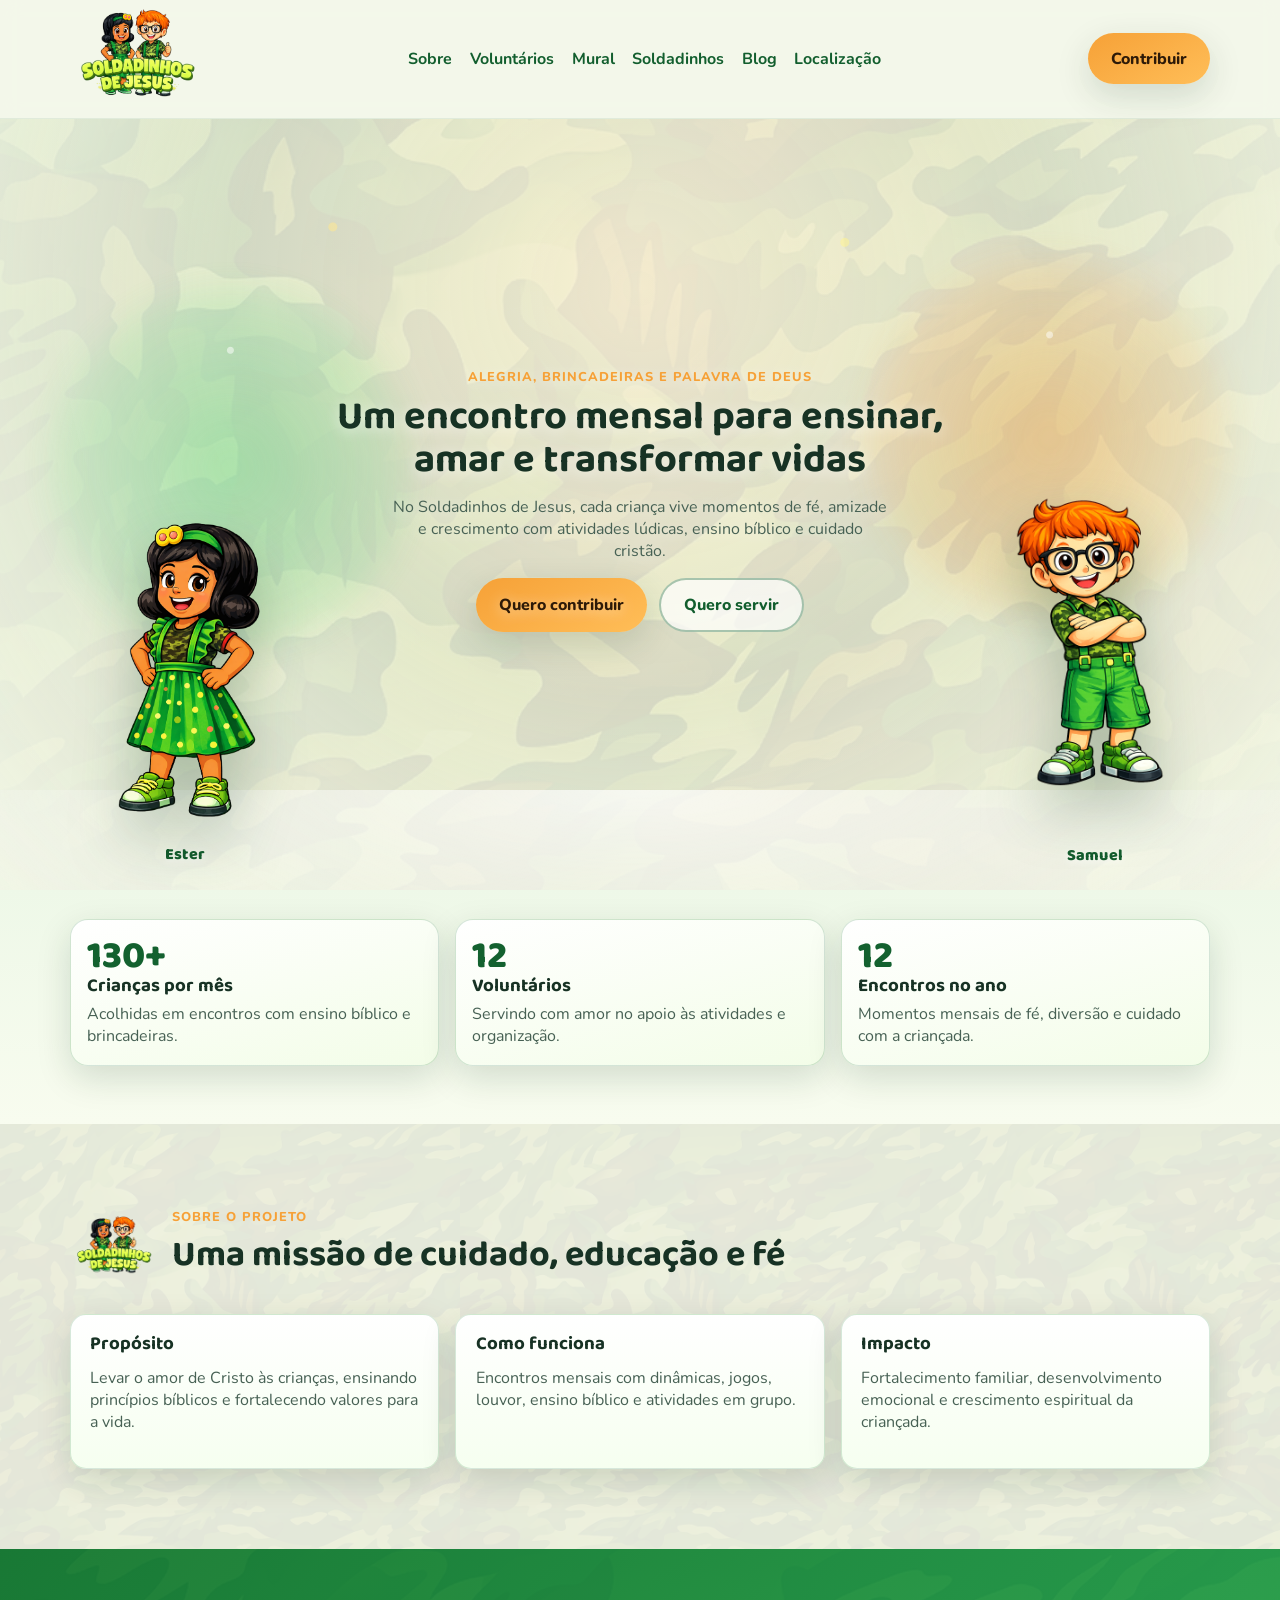
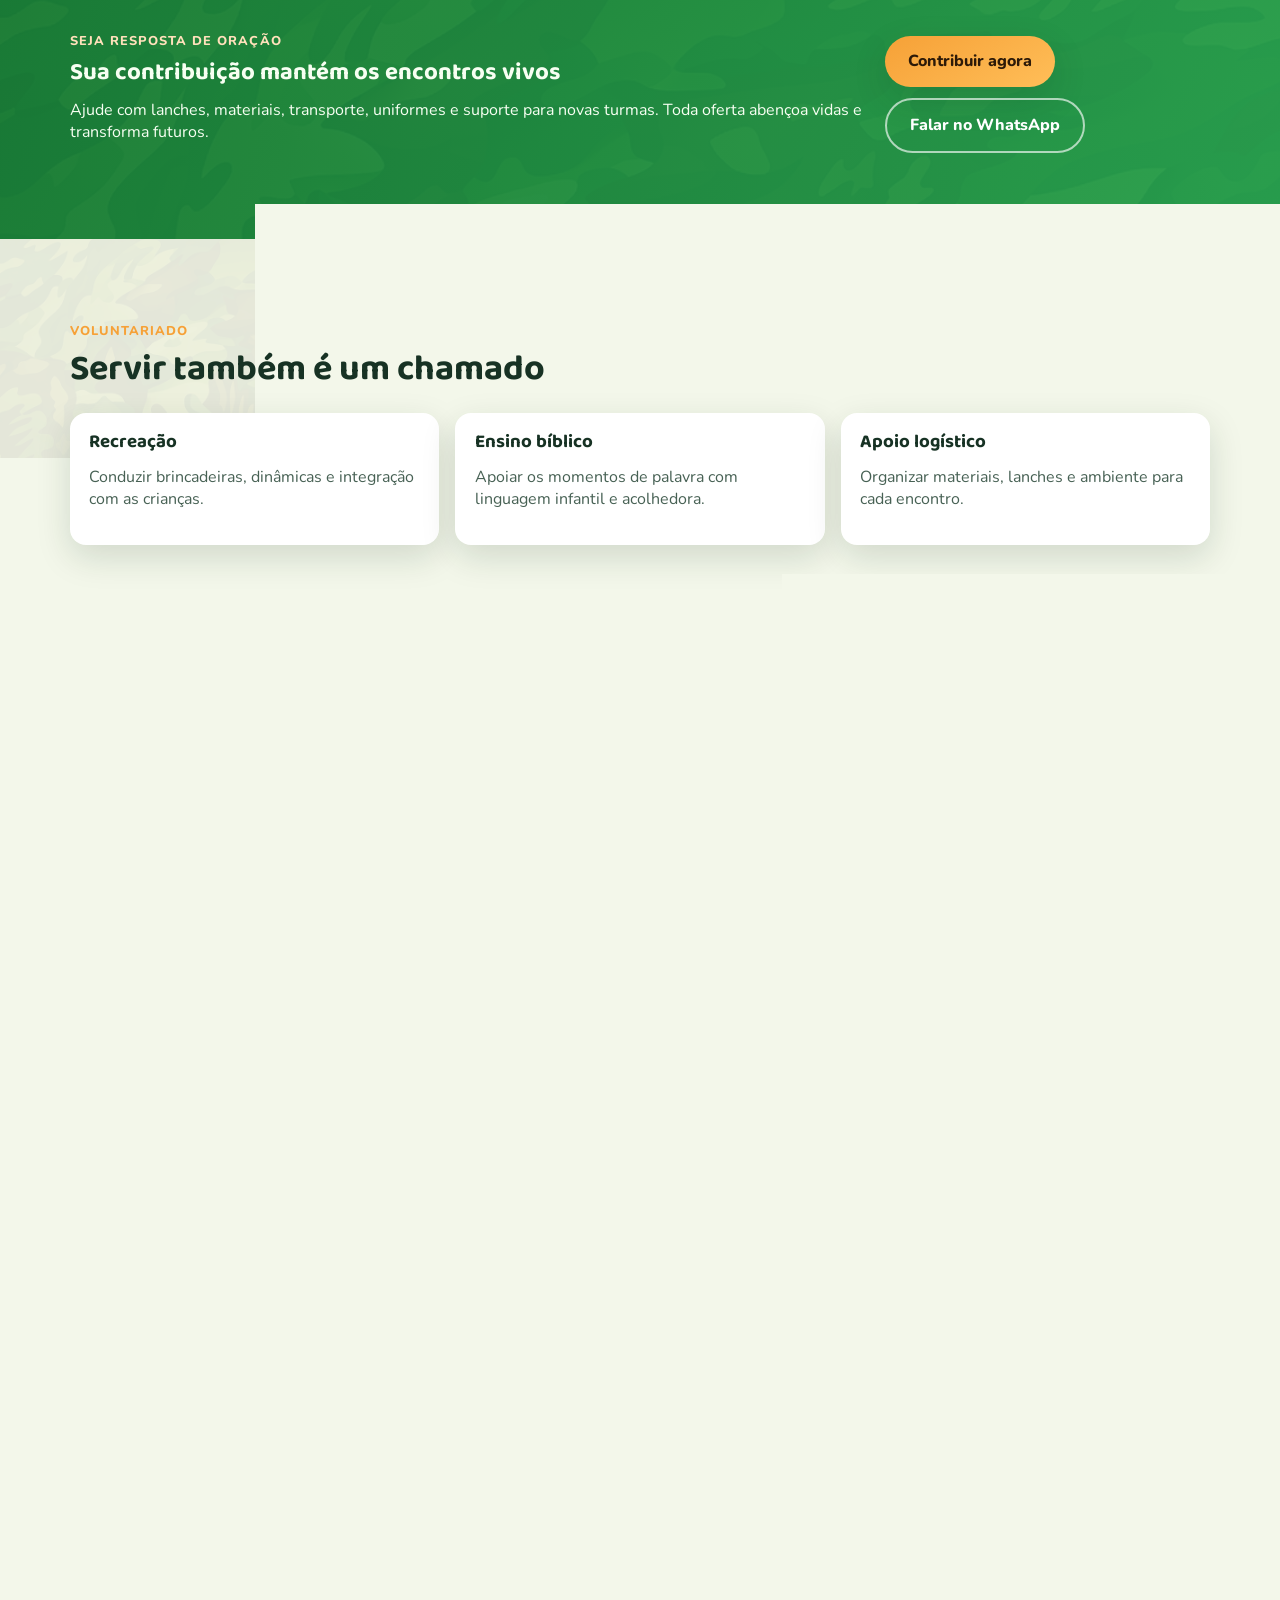
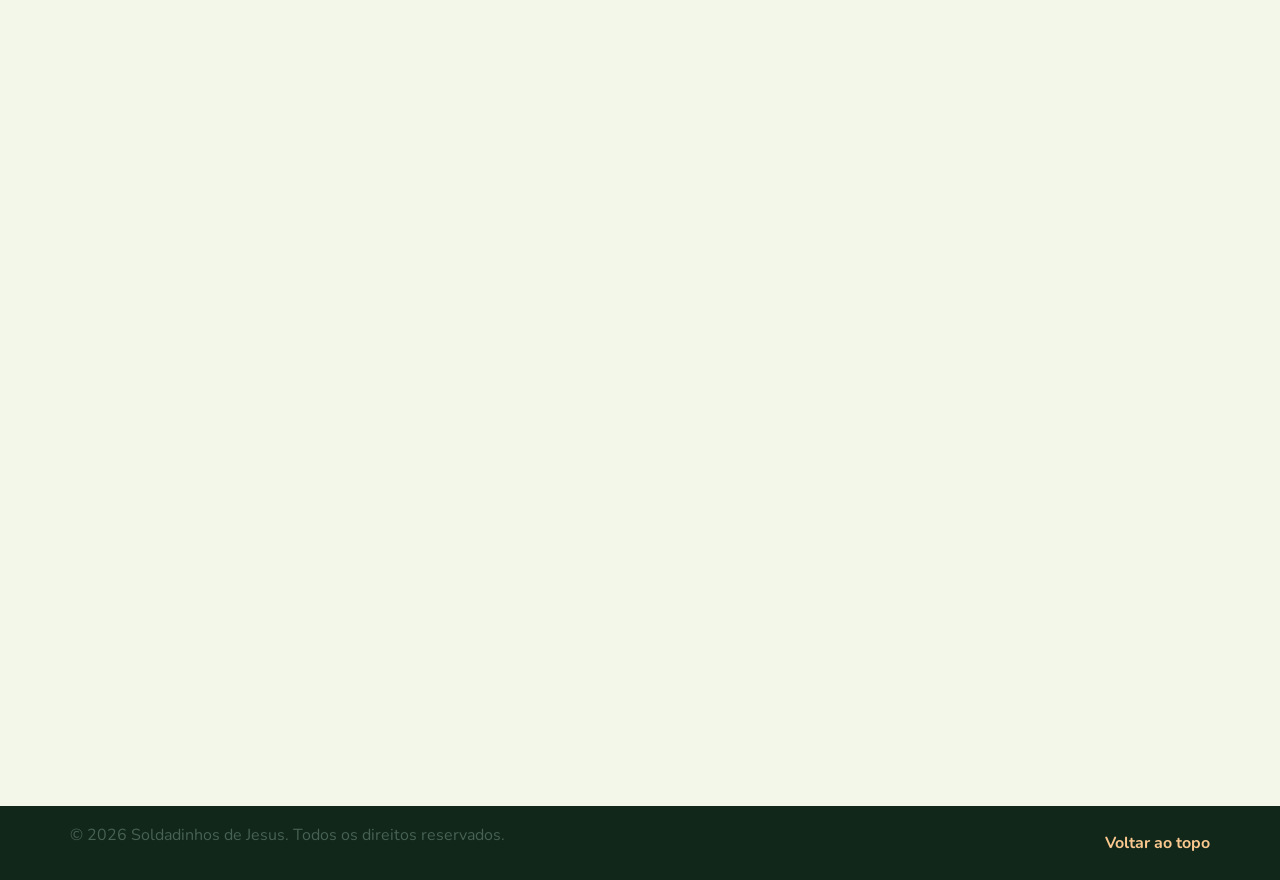
==== index.html @ 7bf8e3cf "feat: refine hero layout and add animated load/reveal effects" ====
﻿<!DOCTYPE html>
<html lang="pt-BR">
<head>
  <meta charset="UTF-8">
  <meta name="viewport" content="width=device-width, initial-scale=1.0">
  <meta name="description" content="Projeto social Soldadinhos de Jesus - encontros mensais com crianças, ensinamentos bíblicos, brincadeiras e ações de amor.">
  <title>Soldadinhos de Jesus | Projeto Social</title>
  <link rel="preconnect" href="https://fonts.googleapis.com">
  <link rel="preconnect" href="https://fonts.gstatic.com" crossorigin>
  <link href="https://fonts.googleapis.com/css2?family=Baloo+2:wght@500;700;800&family=Nunito:wght@400;600;700;800&display=swap" rel="stylesheet">
  <link rel="stylesheet" href="styles.css">
</head>
<body>
  <header class="topbar">
    <div class="container nav-wrap">
      <a href="#inicio" class="brand">
        <img src="assets/logo-soldadinhos.png" alt="Logo Soldadinhos de Jesus">
      </a>
      <button class="menu-toggle" id="menuToggle" aria-label="Abrir menu">Menu</button>
      <nav class="nav" id="mainNav">
        <a href="#sobre">Sobre</a>
        <a href="#voluntarios">Voluntários</a>
        <a href="#encontros">Mural</a>
        <a href="#soldadinhos">Soldadinhos</a>
        <a href="#blog">Blog</a>
        <a href="#localizacao">Localização</a>
      </nav>
      <a href="#contribuir" class="btn btn-primary nav-cta">Contribuir</a>
    </div>
  </header>

  <main>
    <section id="inicio" class="hero" data-parallax-root>
      <div class="hero-camo" data-parallax data-depth="0.08"></div>
      <div class="hero-overlay"></div>
      <div class="hero-glow hero-glow-left" data-parallax data-depth="0.2"></div>
      <div class="hero-glow hero-glow-right" data-parallax data-depth="0.24"></div>
      <div class="hero-stars" data-parallax data-depth="0.35"></div>

      <div class="container hero-stage">
        <figure class="hero-character hero-ester" data-parallax data-depth="0.55">
          <img src="assets/ester.png" alt="Ester">
          <figcaption>Ester</figcaption>
        </figure>

        <div class="hero-content" data-parallax data-depth="0.12">
          <p class="eyebrow">Alegria, Brincadeiras e Palavra de Deus</p>
          <h1>Um encontro mensal para ensinar, amar e transformar vidas</h1>
          <p class="hero-sub">
            No Soldadinhos de Jesus, cada criança vive momentos de fé, amizade e crescimento com atividades lúdicas,
            ensino bíblico e cuidado cristão.
          </p>
          <div class="hero-actions">
            <a href="#contribuir" class="btn btn-primary">Quero contribuir</a>
            <a href="#voluntarios" class="btn btn-outline">Quero servir</a>
          </div>
        </div>

        <figure class="hero-character hero-samuel" data-parallax data-depth="0.58">
          <img src="assets/samuel.png" alt="Samuel">
          <figcaption>Samuel</figcaption>
        </figure>
      </div>
    </section>

    <section class="section metrics-section">
      <div class="container metrics-grid">
        <article class="metric-card">
          <p class="metric-value"><span class="counter" data-target="130">0</span>+</p>
          <h3>Crianças por mês</h3>
          <p>Acolhidas em encontros com ensino bíblico e brincadeiras.</p>
        </article>
        <article class="metric-card">
          <p class="metric-value"><span class="counter" data-target="12">0</span></p>
          <h3>Voluntários</h3>
          <p>Servindo com amor no apoio às atividades e organização.</p>
        </article>
        <article class="metric-card">
          <p class="metric-value"><span class="counter" data-target="12">0</span></p>
          <h3>Encontros no ano</h3>
          <p>Momentos mensais de fé, diversão e cuidado com a criançada.</p>
        </article>
      </div>
    </section>

    <section id="sobre" class="section pattern-section">
      <div class="container">
        <div class="section-head with-icon">
          <img src="assets/logo-soldadinhos.png" alt="Logo Soldadinhos de Jesus">
          <div>
            <p class="eyebrow">Sobre o projeto</p>
            <h2>Uma missão de cuidado, educação e fé</h2>
          </div>
        </div>
        <div class="about-grid">
          <article class="card themed-card">
            <h3>Propósito</h3>
            <p>Levar o amor de Cristo às crianças, ensinando princípios bíblicos e fortalecendo valores para a vida.</p>
          </article>
          <article class="card themed-card">
            <h3>Como funciona</h3>
            <p>Encontros mensais com dinâmicas, jogos, louvor, ensino bíblico e atividades em grupo.</p>
          </article>
          <article class="card themed-card">
            <h3>Impacto</h3>
            <p>Fortalecimento familiar, desenvolvimento emocional e crescimento espiritual da criançada.</p>
          </article>
        </div>
      </div>
    </section>

    <section id="contribuir" class="section section-highlight">
      <div class="container contribute">
        <div>
          <p class="eyebrow">Seja resposta de oração</p>
          <h2>Sua contribuição mantém os encontros vivos</h2>
          <p>
            Ajude com lanches, materiais, transporte, uniformes e suporte para novas turmas.
            Toda oferta abençoa vidas e transforma futuros.
          </p>
        </div>
        <div class="contribute-actions">
          <a href="#" class="btn btn-primary">Contribuir agora</a>
          <a href="#" class="btn btn-outline-light">Falar no WhatsApp</a>
        </div>
      </div>
    </section>

    <section id="voluntarios" class="section pattern-section">
      <div class="container">
        <div class="section-head">
          <p class="eyebrow">Voluntariado</p>
          <h2>Servir também é um chamado</h2>
        </div>
        <div class="roles-grid">
          <article class="card">
            <h3>Recreação</h3>
            <p>Conduzir brincadeiras, dinâmicas e integração com as crianças.</p>
          </article>
          <article class="card">
            <h3>Ensino bíblico</h3>
            <p>Apoiar os momentos de palavra com linguagem infantil e acolhedora.</p>
          </article>
          <article class="card">
            <h3>Apoio logístico</h3>
            <p>Organizar materiais, lanches e ambiente para cada encontro.</p>
          </article>
        </div>
      </div>
    </section>

    <section id="encontros" class="section section-soft">
      <div class="container">
        <div class="section-head">
          <p class="eyebrow">Mural de encontros</p>
          <h2>Memórias que inspiram</h2>
        </div>
        <div class="media-grid">
          <article class="media-card">
            <img src="https://images.unsplash.com/photo-1511895426328-dc8714191300?auto=format&fit=crop&w=900&q=80" alt="Crianças participando de atividade em grupo">
            <div>
              <h3>Brincadeiras educativas</h3>
              <p>Jogos cooperativos com aprendizado de valores.</p>
            </div>
          </article>
          <article class="media-card">
            <img src="https://images.unsplash.com/photo-1542810634-71277d95dcbb?auto=format&fit=crop&w=900&q=80" alt="Mesa com lanche para encontro infantil">
            <div>
              <h3>Lanches comunitários</h3>
              <p>Partilha e cuidado em um ambiente acolhedor.</p>
            </div>
          </article>
          <article class="media-card">
            <img src="https://images.unsplash.com/photo-1488521787991-ed7bbaae773c?auto=format&fit=crop&w=900&q=80" alt="Crianças sorrindo durante encontro">
            <div>
              <h3>Ensino com alegria</h3>
              <p>Momentos de fé, amizade e crescimento espiritual.</p>
            </div>
          </article>
        </div>
      </div>
    </section>

    <section id="soldadinhos" class="section pattern-section">
      <div class="container">
        <div class="section-head with-duo">
          <div>
            <p class="eyebrow">Soldadinhos</p>
            <h2>Sistema de carteirinha, pontos e estrelinhas</h2>
          </div>
          <img src="assets/logo-soldadinhos.png" alt="Logo Soldadinhos de Jesus">
        </div>
        <div class="gamification">
          <article class="card themed-card">
            <h3>Cadastro e carteirinha</h3>
            <p>Cada criança tem seu perfil com carteirinha e identificação para os encontros.</p>
          </article>
          <article class="card themed-card">
            <h3>Pontuação por encontros</h3>
            <p>Participação, presença e atividades especiais geram pontos para evolução.</p>
          </article>
          <article class="card themed-card">
            <h3>Estrelinhas por níveis</h3>
            <p>Os soldadinhos avançam de nível e recebem reconhecimento visual no perfil.</p>
          </article>
        </div>
        <div class="stars-preview" aria-label="Prévia dos níveis de estrelinhas">
          <span>Iniciante ★</span>
          <span>Corajoso ★★</span>
          <span>Guardião ★★★</span>
          <span>Capitão ★★★★</span>
          <span>Herói ★★★★★</span>
        </div>
      </div>
    </section>

    <section id="blog" class="section section-soft">
      <div class="container">
        <div class="section-head">
          <p class="eyebrow">Blog</p>
          <h2>Notícias e devocionais do projeto</h2>
        </div>
        <div class="blog-grid">
          <article class="post-card">
            <p class="post-tag">Encontro</p>
            <h3>Como foi nosso último sábado com a criançada</h3>
            <p>Resumo das atividades, lições bíblicas e depoimentos.</p>
            <a href="#">Ler post</a>
          </article>
          <article class="post-card">
            <p class="post-tag">Família</p>
            <h3>5 valores para praticar com os filhos durante a semana</h3>
            <p>Dicas simples para fortalecer fé e bons costumes em casa.</p>
            <a href="#">Ler post</a>
          </article>
          <article class="post-card">
            <p class="post-tag">Voluntariado</p>
            <h3>Como se tornar líder de turma no Soldadinhos</h3>
            <p>Conheça os passos para servir com organização e propósito.</p>
            <a href="#">Ler post</a>
          </article>
        </div>
      </div>
    </section>

    <section id="localizacao" class="section pattern-section">
      <div class="container location">
        <div>
          <p class="eyebrow">Localização</p>
          <h2>Encontros mensais na igreja</h2>
          <p>Rua Exemplo, 123 - Centro, Cuiabá/MT</p>
          <p>Todo 2º sábado do mês, às 15h</p>
          <a href="#" class="btn btn-primary">Ver no mapa</a>
        </div>
        <div class="map-placeholder">
          <span>Mapa do local</span>
        </div>
      </div>
    </section>
  </main>

  <footer class="footer">
    <div class="container footer-wrap">
      <p>© <span id="currentYear"></span> Soldadinhos de Jesus. Todos os direitos reservados.</p>
      <a href="#inicio">Voltar ao topo</a>
    </div>
  </footer>

  <script src="script.js"></script>
</body>
</html>
---- styles.css ----
﻿:root {
  --bg: #f3f7ea;
  --surface: #ffffff;
  --surface-soft: #edf7e8;
  --brand: #2c9f49;
  --brand-dark: #125e2e;
  --accent: #f6a137;
  --accent-2: #ffe66a;
  --text: #173224;
  --text-soft: #476154;
  --shadow: 0 12px 34px rgba(12, 47, 29, 0.15);
  --radius-lg: 26px;
  --radius-md: 16px;
}

* { box-sizing: border-box; }
html { scroll-behavior: smooth; }

body {
  margin: 0;
  background: var(--bg);
  color: var(--text);
  font-family: "Nunito", sans-serif;
}

a { color: inherit; text-decoration: none; }

.container { width: min(1140px, 92%); margin: 0 auto; }
.section { padding: 5rem 0; position: relative; }

.pattern-section::before {
  content: "";
  position: absolute;
  inset: 0;
  background-image: url("assets/fundo-camuflado.png");
  background-size: 460px;
  background-repeat: repeat;
  opacity: 0.075;
  pointer-events: none;
}

.section-soft {
  background: linear-gradient(180deg, #f3faee, #fefcf5);
}

.section-highlight {
  background:
    linear-gradient(115deg, rgba(23, 124, 55, 0.94), rgba(39, 162, 80, 0.94)),
    url("assets/fundo-camuflado.png");
  background-size: cover;
  color: #f5ffef;
}

.eyebrow {
  display: inline-block;
  margin: 0 0 0.6rem;
  font-weight: 800;
  text-transform: uppercase;
  letter-spacing: 0.08em;
  color: var(--accent);
  font-size: 0.8rem;
}

h1, h2, h3 {
  font-family: "Baloo 2", cursive;
  line-height: 1.1;
  margin: 0 0 0.8rem;
}

p { margin: 0 0 1rem; color: var(--text-soft); }

.btn {
  display: inline-flex;
  align-items: center;
  justify-content: center;
  gap: 0.35rem;
  border: 0;
  border-radius: 999px;
  font-weight: 800;
  padding: 0.9rem 1.45rem;
  transition: transform 0.2s ease, box-shadow 0.2s ease, background-color 0.2s ease;
}

.btn:hover { transform: translateY(-2px); }

.btn-primary {
  background: linear-gradient(150deg, var(--accent), #ffbe58);
  color: #2d1a08;
  box-shadow: var(--shadow);
}

.btn-primary:hover { background: linear-gradient(150deg, #ffb247, #ffd16e); }

.btn-outline {
  border: 2px solid rgba(17, 99, 49, 0.35);
  color: var(--brand-dark);
  background: rgba(255, 255, 255, 0.7);
}

.btn-outline-light {
  border: 2px solid rgba(255, 255, 255, 0.64);
  color: #fff;
}

.topbar {
  position: sticky;
  top: 0;
  z-index: 99;
  backdrop-filter: blur(10px);
  background: rgba(243, 247, 234, 0.88);
  border-bottom: 1px solid rgba(17, 99, 49, 0.08);
}

.nav-wrap {
  display: flex;
  align-items: center;
  justify-content: space-between;
  gap: 1rem;
  min-height: 82px;
}

.brand img {
  width: 132px;
  max-width: 45vw;
  object-fit: contain;
}

.nav {
  display: flex;
  align-items: center;
  gap: 1.1rem;
  font-weight: 700;
}

.nav a { color: var(--brand-dark); }

.menu-toggle {
  display: none;
  border: 0;
  background: #ddebdb;
  border-radius: 10px;
  padding: 0.55rem 0.75rem;
  font-weight: 700;
}

.hero {
  position: relative;
  overflow: hidden;
  padding: 2.4rem 0 2.2rem;
  min-height: calc(100vh - 82px);
}

.hero::after {
  content: "";
  position: absolute;
  left: -5%;
  right: -5%;
  bottom: -120px;
  height: 220px;
  background: radial-gradient(60% 100% at 50% 0%, rgba(255, 255, 255, 0.72), rgba(255, 255, 255, 0));
  pointer-events: none;
  z-index: 1;
}

.hero-camo {
  position: absolute;
  inset: -50px;
  background-image: url("assets/fundo-camuflado.png");
  background-size: cover;
  background-position: center;
  opacity: 0.52;
  transform: scale(1.1);
}

.hero-overlay {
  position: absolute;
  inset: 0;
  background:
    radial-gradient(circle at 50% 22%, rgba(255, 246, 222, 0.84), rgba(244, 250, 232, 0.70) 46%, rgba(242, 247, 231, 0.98) 100%),
    linear-gradient(130deg, rgba(39, 152, 74, 0.19), rgba(246, 161, 55, 0.17));
}

.hero-glow {
  position: absolute;
  width: 360px;
  height: 360px;
  border-radius: 50%;
  filter: blur(16px);
  opacity: 0.45;
}

.hero-glow-left {
  left: 4%;
  top: 22%;
  background: radial-gradient(circle, rgba(80, 217, 116, 0.85), rgba(80, 217, 116, 0));
}

.hero-glow-right {
  right: 4%;
  top: 18%;
  background: radial-gradient(circle, rgba(246, 161, 55, 0.88), rgba(246, 161, 55, 0));
}

.hero-stars {
  position: absolute;
  inset: 0;
  background-image:
    radial-gradient(circle at 18% 30%, rgba(255,255,255,0.8) 0 3px, transparent 4px),
    radial-gradient(circle at 82% 28%, rgba(255,255,255,0.75) 0 3px, transparent 4px),
    radial-gradient(circle at 66% 16%, rgba(255, 244, 146, 0.85) 0 4px, transparent 5px),
    radial-gradient(circle at 26% 14%, rgba(255, 232, 146, 0.85) 0 4px, transparent 5px);
  opacity: 0.65;
}

.hero-stage {
  position: relative;
  z-index: 2;
  display: grid;
  grid-template-columns: minmax(230px, 1fr) minmax(520px, 680px) minmax(230px, 1fr);
  align-items: end;
  gap: 0.5rem;
  min-height: calc(100vh - 160px);
}

.hero-content {
  text-align: center;
  padding: 1rem 1.1rem;
  max-width: 680px;
  margin: 0 auto;
  text-shadow: 0 2px 14px rgba(255, 255, 255, 0.62);
  background: transparent;
  border: 0;
  box-shadow: none;
  backdrop-filter: none;
  opacity: 0;
  transform: translateY(18px) scale(0.985);
  transition: opacity 0.75s ease, transform 0.75s ease;
}

.hero h1 { font-size: clamp(2.1rem, 4.1vw, 3.6rem); }
.hero-sub { margin: 0 auto; max-width: 50ch; }

.hero-actions {
  display: flex;
  justify-content: center;
  gap: 0.75rem;
  flex-wrap: wrap;
  margin: 1.4rem 0 0.2rem;
}

.hero-character {
  margin: 0;
  align-self: end;
  text-align: center;
  will-change: transform;
  animation: floatCharacter 4.5s ease-in-out infinite;
  opacity: 0;
  transition: opacity 0.7s ease, transform 0.7s ease;
}

.hero-character img {
  width: min(100%, 420px);
  max-height: 66vh;
  object-fit: contain;
  filter: drop-shadow(0 26px 28px rgba(17, 63, 32, 0.28));
}

.hero-character figcaption {
  margin: 0.36rem auto 0;
  font-weight: 900;
  font-family: "Baloo 2", cursive;
  color: #135b2d;
  letter-spacing: 0.02em;
  text-shadow: 0 2px 7px rgba(255,255,255,0.75);
}

.hero-samuel { animation-delay: 0.7s; }

.metrics-section {
  padding-top: 1.8rem;
  padding-bottom: 3.6rem;
  background: linear-gradient(180deg, #eef8e8, #f8fcef);
}

.metrics-grid {
  display: grid;
  grid-template-columns: repeat(3, minmax(0, 1fr));
  gap: 1rem;
}

.metric-card {
  background: linear-gradient(165deg, #ffffff, #f3fde8);
  border: 1px solid rgba(25, 113, 51, 0.18);
  border-radius: 18px;
  padding: 1.15rem 1rem;
  box-shadow: var(--shadow);
  transition: transform 0.25s ease, box-shadow 0.25s ease;
  opacity: 0;
  transform: translateY(20px);
}

.metric-card.revealed {
  opacity: 1;
  transform: translateY(0);
  transition: opacity 0.6s ease, transform 0.6s ease;
}

.metric-card:hover {
  transform: translateY(-6px);
  box-shadow: 0 18px 34px rgba(20, 80, 42, 0.2);
}

.metric-value {
  margin: 0 0 0.2rem;
  font-family: "Baloo 2", cursive;
  font-size: clamp(2rem, 3vw, 2.6rem);
  font-weight: 800;
  color: #13612f;
  line-height: 1;
}

.metric-card h3 {
  margin: 0 0 0.35rem;
}

.metric-card p {
  margin: 0;
}

.section-head { margin-bottom: 1.5rem; position: relative; z-index: 2; }
.section-head h2 { font-size: clamp(1.55rem, 2.8vw, 2.45rem); }

.with-icon {
  display: flex;
  align-items: center;
  gap: 1rem;
}

.with-icon img {
  width: 86px;
  height: 86px;
  object-fit: contain;
}

.with-duo {
  display: flex;
  align-items: center;
  justify-content: space-between;
  gap: 1rem;
}

.with-duo img { width: 140px; object-fit: contain; }

.about-grid,
.roles-grid,
.gamification,
.blog-grid {
  position: relative;
  z-index: 2;
  display: grid;
  grid-template-columns: repeat(3, minmax(0, 1fr));
  gap: 1rem;
}

.card {
  background: var(--surface);
  border-radius: var(--radius-md);
  box-shadow: var(--shadow);
  padding: 1.2rem;
}

.themed-card {
  border: 1px solid rgba(34, 130, 58, 0.18);
  background: linear-gradient(180deg, #ffffff, #f6fff0);
}

.contribute {
  display: flex;
  justify-content: space-between;
  gap: 1.2rem;
  align-items: center;
}

.contribute p,
.contribute h2 { color: #f7fff2; }
.contribute .eyebrow { color: #ffe1bb; }

.contribute-actions {
  display: flex;
  gap: 0.7rem;
  flex-wrap: wrap;
}

.media-grid {
  display: grid;
  grid-template-columns: repeat(3, minmax(0, 1fr));
  gap: 1rem;
}

.media-card {
  border-radius: var(--radius-md);
  overflow: hidden;
  background: var(--surface);
  box-shadow: var(--shadow);
}

.media-card img {
  width: 100%;
  height: 210px;
  object-fit: cover;
}

.media-card div { padding: 1rem; }

.stars-preview {
  margin-top: 1rem;
  display: flex;
  gap: 0.75rem;
  flex-wrap: wrap;
}

.stars-preview span {
  background: #fef4e9;
  color: #805112;
  border-radius: 999px;
  padding: 0.55rem 0.85rem;
  font-weight: 800;
  font-size: 0.9rem;
}

.post-card {
  background: #fff;
  border-radius: var(--radius-md);
  box-shadow: var(--shadow);
  padding: 1.2rem;
  border: 1px solid rgba(17, 99, 49, 0.1);
}

.post-tag {
  display: inline-block;
  border-radius: 999px;
  padding: 0.25rem 0.7rem;
  font-size: 0.75rem;
  font-weight: 700;
  background: #e8f6e7;
  color: var(--brand-dark);
}

.post-card a { font-weight: 800; color: var(--brand-dark); }

.location {
  position: relative;
  z-index: 2;
  display: grid;
  grid-template-columns: 1fr 1fr;
  gap: 1rem;
  align-items: stretch;
}

.map-placeholder {
  border-radius: var(--radius-lg);
  background:
    linear-gradient(145deg, rgba(219, 240, 216, 0.95), rgba(254, 246, 234, 0.95)),
    url("assets/fundo-camuflado.png");
  background-size: cover;
  min-height: 260px;
  display: grid;
  place-content: center;
  color: #1a6134;
  font-size: 1.2rem;
  font-family: "Baloo 2", cursive;
}

.footer {
  background: #10271a;
  color: #eaf8eb;
  padding: 1.1rem 0;
}

.footer-wrap {
  display: flex;
  align-items: center;
  justify-content: space-between;
  gap: 1rem;
  flex-wrap: wrap;
}

.footer a { color: #fbc88f; font-weight: 700; }

body.loaded .hero-content {
  opacity: 1;
  transform: translateY(0) scale(1);
}

body.loaded .hero-ester {
  opacity: 1;
  transform: translateX(-4px);
}

body.loaded .hero-samuel {
  opacity: 1;
  transform: translateX(4px);
}

@keyframes floatCharacter {
  0%, 100% { transform: translateY(0); }
  50% { transform: translateY(-11px); }
}

@media (max-width: 1080px) {
  .hero-stage {
    grid-template-columns: 1fr;
    align-items: center;
    gap: 0.3rem;
    min-height: auto;
  }

  .hero-character { order: 2; }
  .hero-content { order: 1; margin-bottom: 0.45rem; }

  .hero-character img {
    width: min(92vw, 330px);
    max-height: 48vh;
  }

  .hero-ester { justify-self: start; }
  .hero-samuel { justify-self: end; margin-top: -3.6rem; }
}

@media (max-width: 980px) {
  .location { grid-template-columns: 1fr; }

  .about-grid,
  .roles-grid,
  .gamification,
  .media-grid,
  .blog-grid,
  .metrics-grid {
    grid-template-columns: repeat(2, minmax(0, 1fr));
  }

  .contribute {
    flex-direction: column;
    align-items: flex-start;
  }
}

@media (max-width: 760px) {
  .menu-toggle { display: inline-flex; }
  .nav-cta { display: none; }

  .nav {
    position: absolute;
    top: 82px;
    left: 0;
    right: 0;
    background: #f6f6ee;
    border-bottom: 1px solid rgba(17, 99, 49, 0.1);
    display: none;
    flex-direction: column;
    gap: 0.2rem;
    padding: 0.7rem 0;
  }

  .nav a {
    width: 92%;
    margin: 0 auto;
    border-radius: 10px;
    padding: 0.6rem 0.8rem;
  }

  .nav a:hover { background: #e9f3e8; }
  .nav.nav-open { display: flex; }

  .hero {
    min-height: auto;
    padding-top: 3.2rem;
  }

  .hero-content { padding: 0.9rem 0.2rem; }

  .hero-character img { width: min(84vw, 280px); }
  .hero-samuel { margin-top: -1.6rem; }

  .with-icon,
  .with-duo {
    flex-direction: column;
    align-items: flex-start;
  }

  .about-grid,
  .roles-grid,
  .gamification,
  .media-grid,
  .blog-grid,
  .metrics-grid {
    grid-template-columns: 1fr;
  }
}

@media (min-width: 1280px) and (max-height: 930px) {
  .hero {
    min-height: auto;
    padding: 1.8rem 0 1.4rem;
  }

  .hero-stage {
    min-height: 720px;
    align-items: center;
  }

  .hero-character img {
    max-height: 520px;
  }

  .hero h1 {
    font-size: clamp(2rem, 3.1vw, 3rem);
  }

  .hero-actions {
    margin: 1rem 0 1.1rem;
  }
}
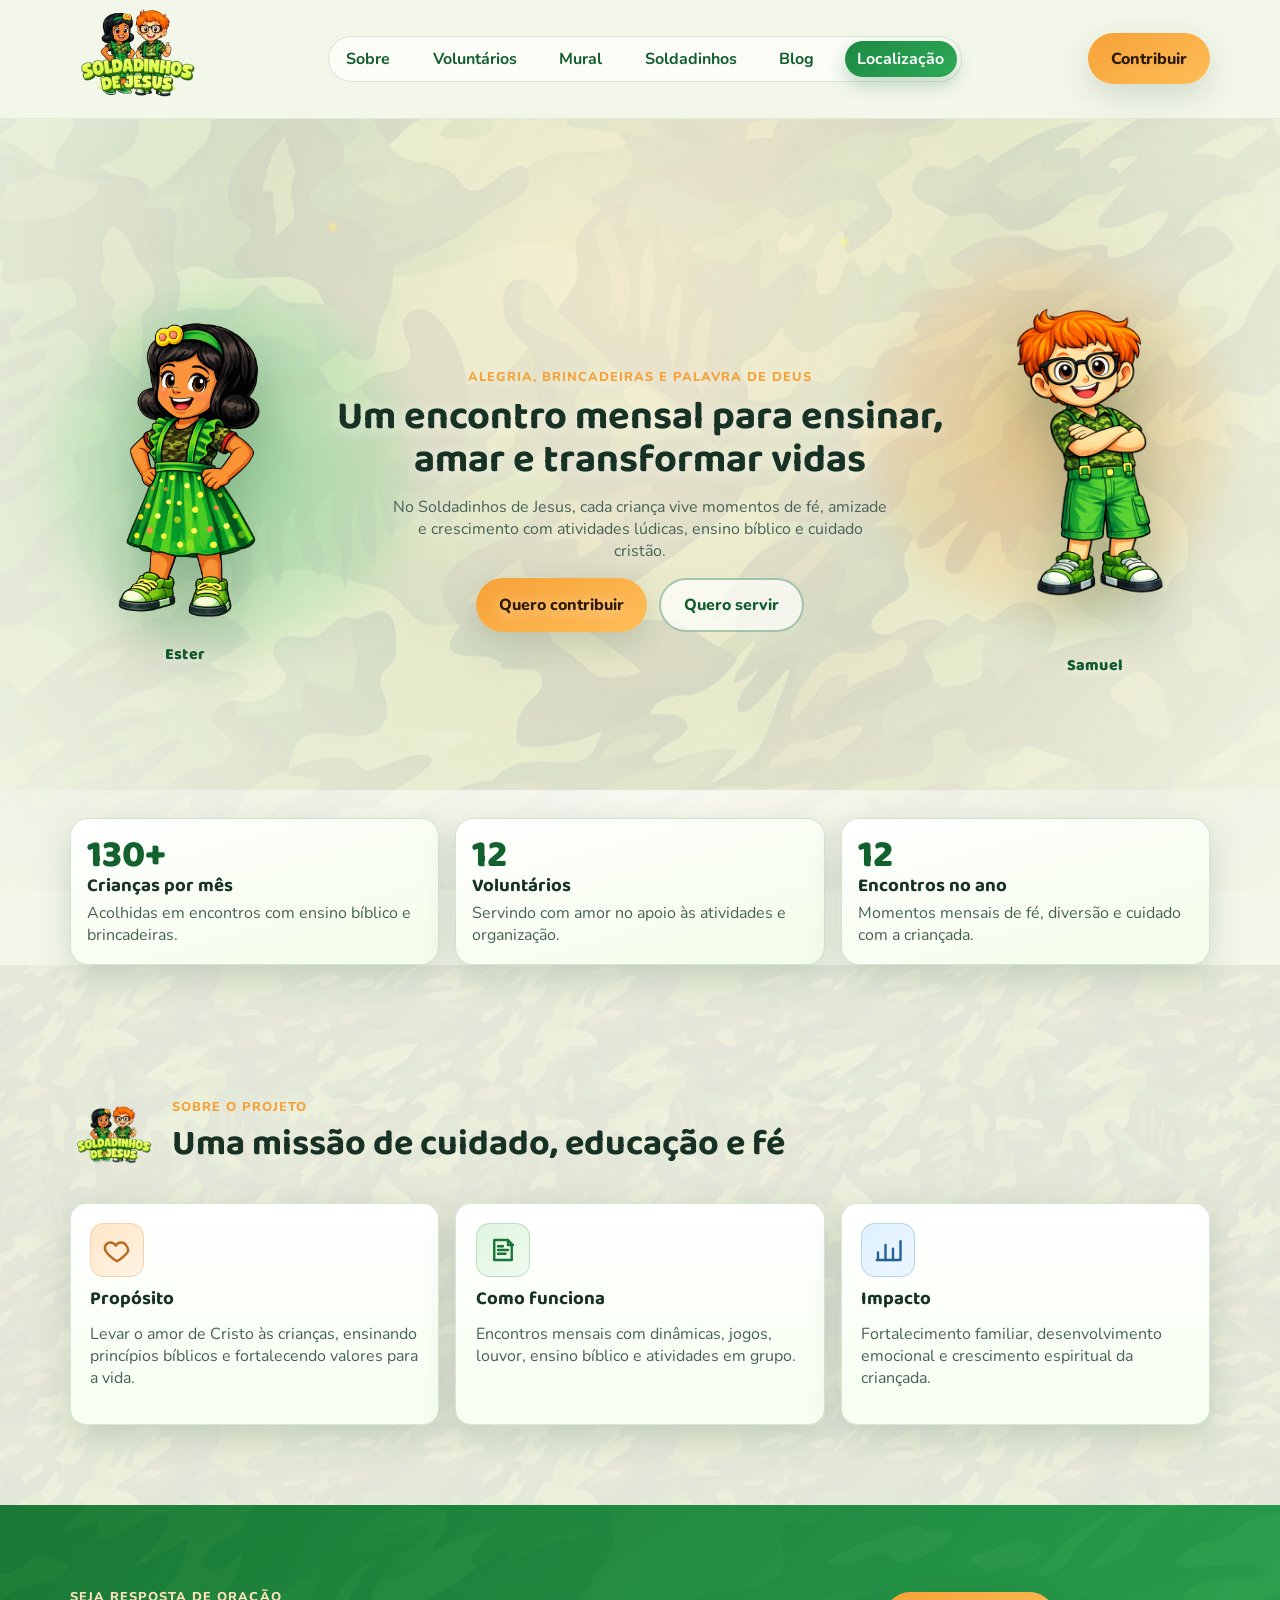
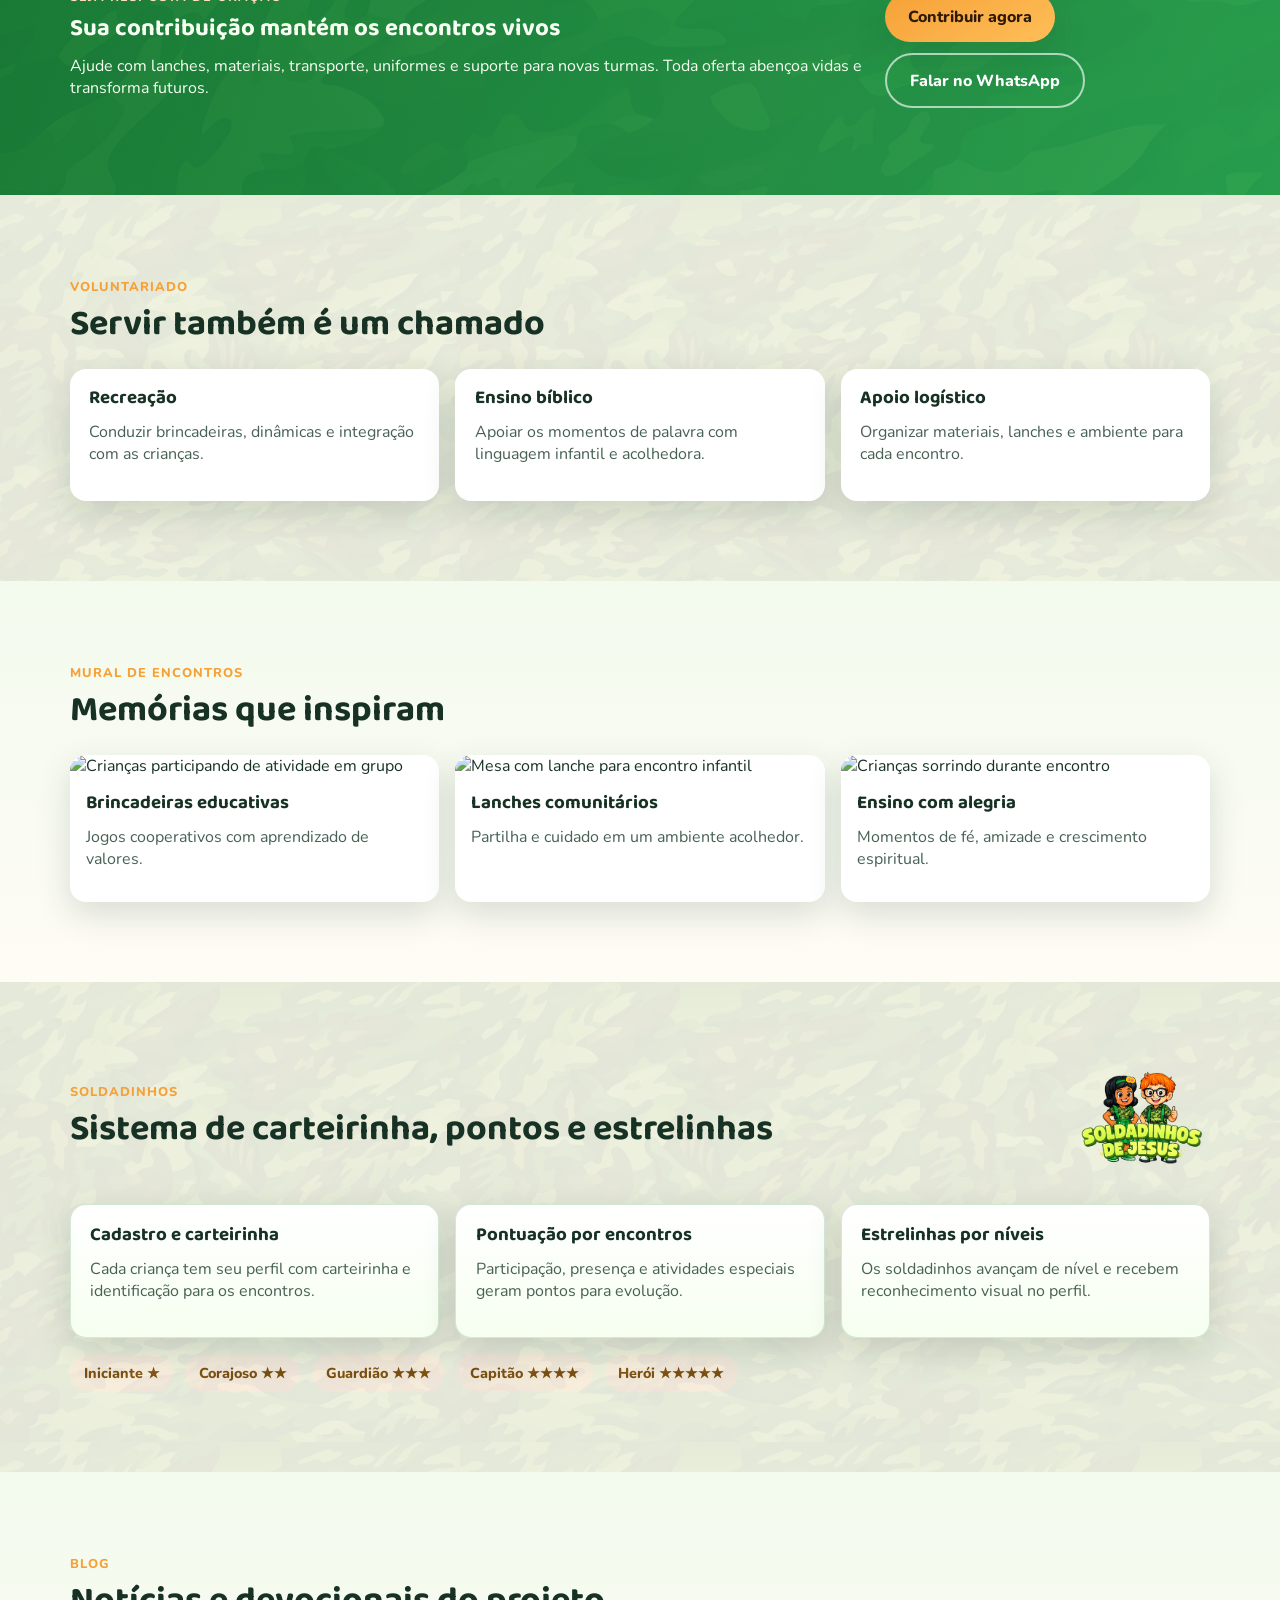
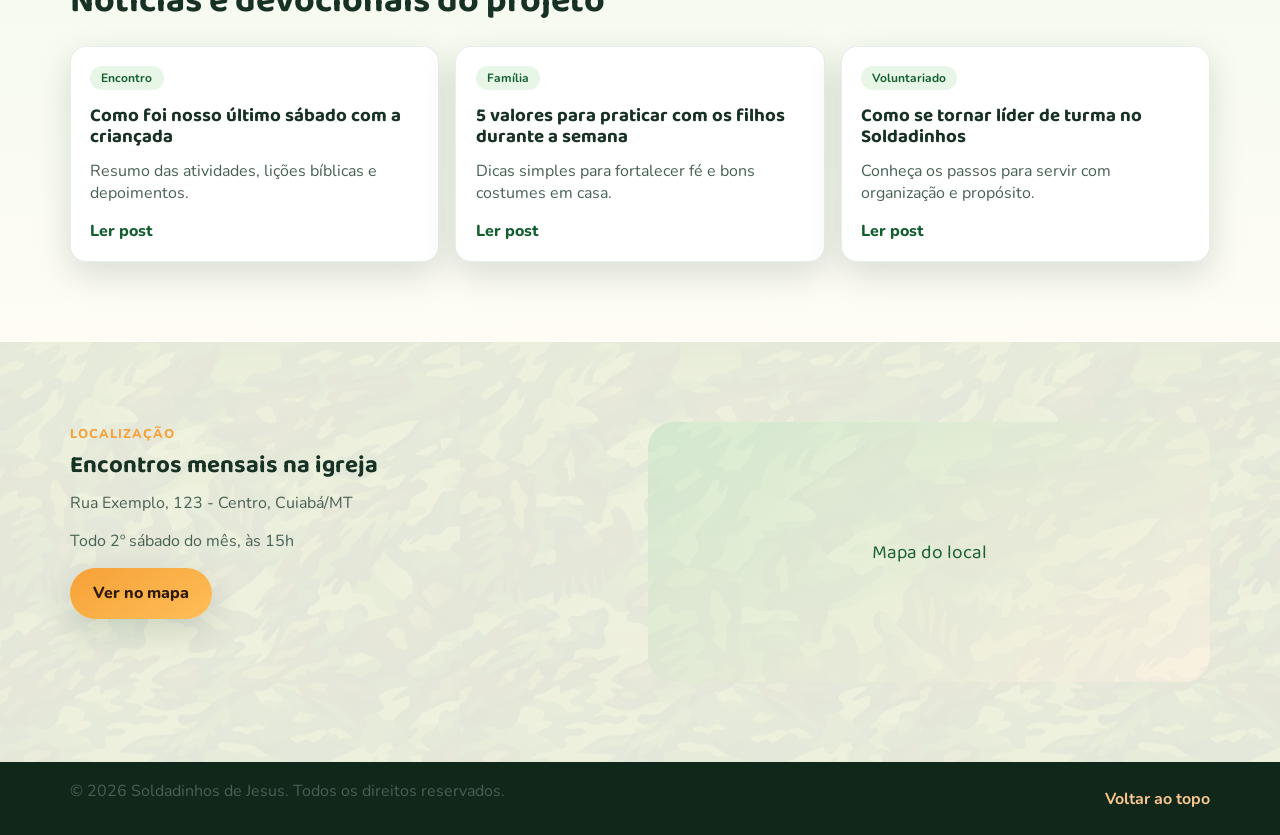
==== commit 6b4f3d0d: "feat: enhance navigation and about cards with active indicator and icons" ====
--- a/index.html
+++ b/index.html
@@ -24,6 +24,7 @@
         <a href="#soldadinhos">Soldadinhos</a>
         <a href="#blog">Blog</a>
         <a href="#localizacao">Localização</a>
+        <span class="nav-indicator" aria-hidden="true"></span>
       </nav>
       <a href="#contribuir" class="btn btn-primary nav-cta">Contribuir</a>
     </div>
@@ -94,14 +95,31 @@
         </div>
         <div class="about-grid">
           <article class="card themed-card">
+            <div class="about-visual icon-purpose" aria-hidden="true">
+              <svg viewBox="0 0 24 24" role="presentation">
+                <path d="M12 21s-6.5-3.9-9-8.1C1.2 9.9 3 6 6.8 6c2 0 3.3 1.1 4.2 2.4C11.9 7.1 13.2 6 15.2 6 19 6 20.8 9.9 21 12.9 18.5 17.1 12 21 12 21z"/>
+              </svg>
+            </div>
             <h3>Propósito</h3>
             <p>Levar o amor de Cristo às crianças, ensinando princípios bíblicos e fortalecendo valores para a vida.</p>
           </article>
           <article class="card themed-card">
+            <div class="about-visual icon-method" aria-hidden="true">
+              <svg viewBox="0 0 24 24" role="presentation">
+                <path d="M5 4h11l3 3v13H5V4zm11 0v4h4"/>
+                <path d="M8 12h8M8 15h6M8 9h4"/>
+              </svg>
+            </div>
             <h3>Como funciona</h3>
             <p>Encontros mensais com dinâmicas, jogos, louvor, ensino bíblico e atividades em grupo.</p>
           </article>
           <article class="card themed-card">
+            <div class="about-visual icon-impact" aria-hidden="true">
+              <svg viewBox="0 0 24 24" role="presentation">
+                <path d="M4 20v-6m6 6V8m6 12v-9m6 9V5"/>
+                <path d="M3 20h18"/>
+              </svg>
+            </div>
             <h3>Impacto</h3>
             <p>Fortalecimento familiar, desenvolvimento emocional e crescimento espiritual da criançada.</p>
           </article>
--- a/styles.css
+++ b/styles.css
@@ -130,9 +130,49 @@
   align-items: center;
   gap: 1.1rem;
   font-weight: 700;
-}
-
-.nav a { color: var(--brand-dark); }
+  position: relative;
+  padding: 0.28rem;
+  border-radius: 999px;
+  background: rgba(255, 255, 255, 0.52);
+  border: 1px solid rgba(19, 97, 46, 0.14);
+  --indicator-left: 0px;
+  --indicator-width: 0px;
+}
+
+.nav a {
+  color: var(--brand-dark);
+  position: relative;
+  z-index: 2;
+  padding: 0.42rem 0.78rem;
+  border-radius: 999px;
+  transition: color 0.25s ease, transform 0.25s ease;
+}
+
+.nav a:hover {
+  transform: translateY(-2px);
+}
+
+.nav a.active {
+  color: #ffffff;
+}
+
+.nav-indicator {
+  position: absolute;
+  top: 4px;
+  left: var(--indicator-left);
+  width: var(--indicator-width);
+  height: calc(100% - 8px);
+  border-radius: 999px;
+  background: linear-gradient(140deg, #1d8842, #2daa56);
+  box-shadow: 0 8px 18px rgba(17, 99, 49, 0.24);
+  transition: left 0.3s ease, width 0.3s ease, opacity 0.2s ease;
+  z-index: 1;
+  opacity: 0;
+}
+
+.nav.has-active .nav-indicator {
+  opacity: 1;
+}
 
 .menu-toggle {
   display: none;
@@ -217,7 +257,7 @@
   z-index: 2;
   display: grid;
   grid-template-columns: minmax(230px, 1fr) minmax(520px, 680px) minmax(230px, 1fr);
-  align-items: end;
+  align-items: center;
   gap: 0.5rem;
   min-height: calc(100vh - 160px);
 }
@@ -250,19 +290,21 @@
 
 .hero-character {
   margin: 0;
-  align-self: end;
+  align-self: center;
   text-align: center;
   will-change: transform;
   animation: floatCharacter 4.5s ease-in-out infinite;
   opacity: 0;
   transition: opacity 0.7s ease, transform 0.7s ease;
+  margin-top: -42px;
 }
 
 .hero-character img {
-  width: min(100%, 420px);
-  max-height: 66vh;
+  width: min(100%, 500px);
+  max-height: 76vh;
   object-fit: contain;
   filter: drop-shadow(0 26px 28px rgba(17, 63, 32, 0.28));
+  transition: transform 0.35s ease, filter 0.35s ease;
 }
 
 .hero-character figcaption {
@@ -272,20 +314,39 @@
   color: #135b2d;
   letter-spacing: 0.02em;
   text-shadow: 0 2px 7px rgba(255,255,255,0.75);
+  transition: transform 0.35s ease, color 0.35s ease;
 }
 
 .hero-samuel { animation-delay: 0.7s; }
 
+.hero-ester:hover img {
+  transform: translateY(-10px) scale(1.05) rotate(-2deg);
+  filter: drop-shadow(0 34px 30px rgba(17, 63, 32, 0.34));
+}
+
+.hero-samuel:hover img {
+  transform: translateY(-10px) scale(1.05) rotate(2deg);
+  filter: drop-shadow(0 34px 30px rgba(17, 63, 32, 0.34));
+}
+
+.hero-character:hover figcaption {
+  transform: translateY(-3px) scale(1.04);
+  color: #0f4824;
+}
+
 .metrics-section {
-  padding-top: 1.8rem;
-  padding-bottom: 3.6rem;
-  background: linear-gradient(180deg, #eef8e8, #f8fcef);
+  padding: 0;
+  margin-top: -72px;
+  background: transparent;
+  position: relative;
+  z-index: 5;
 }
 
 .metrics-grid {
   display: grid;
   grid-template-columns: repeat(3, minmax(0, 1fr));
   gap: 1rem;
+  align-items: stretch;
 }
 
 .metric-card {
@@ -299,6 +360,10 @@
   transform: translateY(20px);
 }
 
+.metrics-section + .section {
+  padding-top: 8rem;
+}
+
 .metric-card.revealed {
   opacity: 1;
   transform: translateY(0);
@@ -367,6 +432,51 @@
   border-radius: var(--radius-md);
   box-shadow: var(--shadow);
   padding: 1.2rem;
+}
+
+.about-visual {
+  width: 54px;
+  height: 54px;
+  border-radius: 14px;
+  display: grid;
+  place-items: center;
+  margin-bottom: 0.75rem;
+}
+
+.about-visual svg {
+  width: 30px;
+  height: 30px;
+  fill: none;
+  stroke-width: 1.9;
+  stroke-linecap: round;
+  stroke-linejoin: round;
+}
+
+.icon-purpose {
+  background: linear-gradient(145deg, #ffe6c8, #fff3e4);
+  border: 1px solid rgba(202, 122, 39, 0.22);
+}
+
+.icon-purpose svg {
+  stroke: #b76a20;
+}
+
+.icon-method {
+  background: linear-gradient(145deg, #dff4df, #effbef);
+  border: 1px solid rgba(32, 132, 56, 0.22);
+}
+
+.icon-method svg {
+  stroke: #187437;
+}
+
+.icon-impact {
+  background: linear-gradient(145deg, #dff0ff, #edf7ff);
+  border: 1px solid rgba(31, 106, 170, 0.22);
+}
+
+.icon-impact svg {
+  stroke: #245f96;
 }
 
 .themed-card {
@@ -519,15 +629,23 @@
   .hero-content { order: 1; margin-bottom: 0.45rem; }
 
   .hero-character img {
-    width: min(92vw, 330px);
-    max-height: 48vh;
+    width: min(92vw, 370px);
+    max-height: 52vh;
   }
 
   .hero-ester { justify-self: start; }
-  .hero-samuel { justify-self: end; margin-top: -3.6rem; }
+  .hero-samuel { justify-self: end; margin-top: -2.1rem; }
 }
 
 @media (max-width: 980px) {
+  .metrics-section {
+    margin-top: -34px;
+  }
+
+  .metrics-section + .section {
+    padding-top: 6.4rem;
+  }
+
   .location { grid-template-columns: 1fr; }
 
   .about-grid,
@@ -546,6 +664,14 @@
 }
 
 @media (max-width: 760px) {
+  .metrics-section {
+    margin-top: -18px;
+  }
+
+  .metrics-section + .section {
+    padding-top: 5.2rem;
+  }
+
   .menu-toggle { display: inline-flex; }
   .nav-cta { display: none; }
 
@@ -560,6 +686,8 @@
     flex-direction: column;
     gap: 0.2rem;
     padding: 0.7rem 0;
+    border-radius: 0;
+    background: #f6f6ee;
   }
 
   .nav a {
@@ -571,6 +699,7 @@
 
   .nav a:hover { background: #e9f3e8; }
   .nav.nav-open { display: flex; }
+  .nav-indicator { display: none; }
 
   .hero {
     min-height: auto;
@@ -580,7 +709,9 @@
   .hero-content { padding: 0.9rem 0.2rem; }
 
   .hero-character img { width: min(84vw, 280px); }
-  .hero-samuel { margin-top: -1.6rem; }
+  .hero-character { margin-top: -8px; }
+  .hero-character img { width: min(84vw, 312px); }
+  .hero-samuel { margin-top: -0.5rem; }
 
   .with-icon,
   .with-duo {
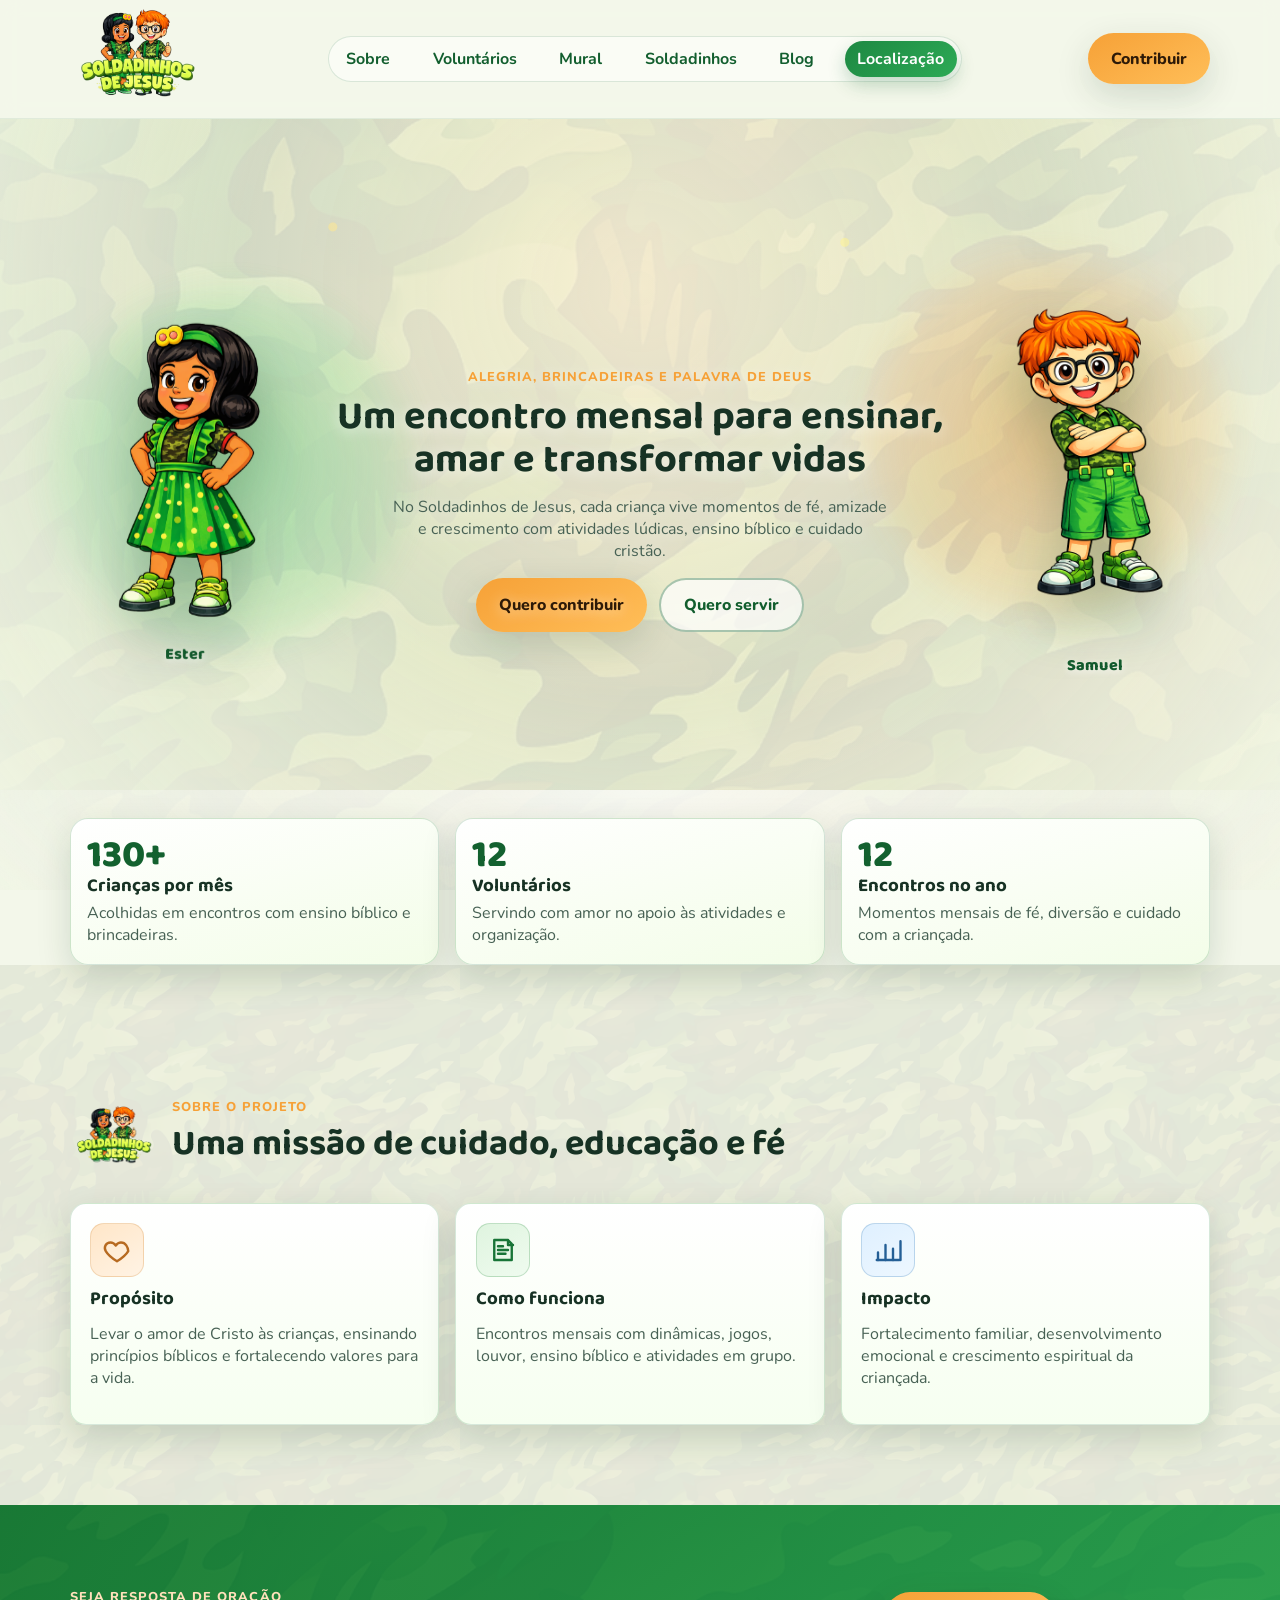
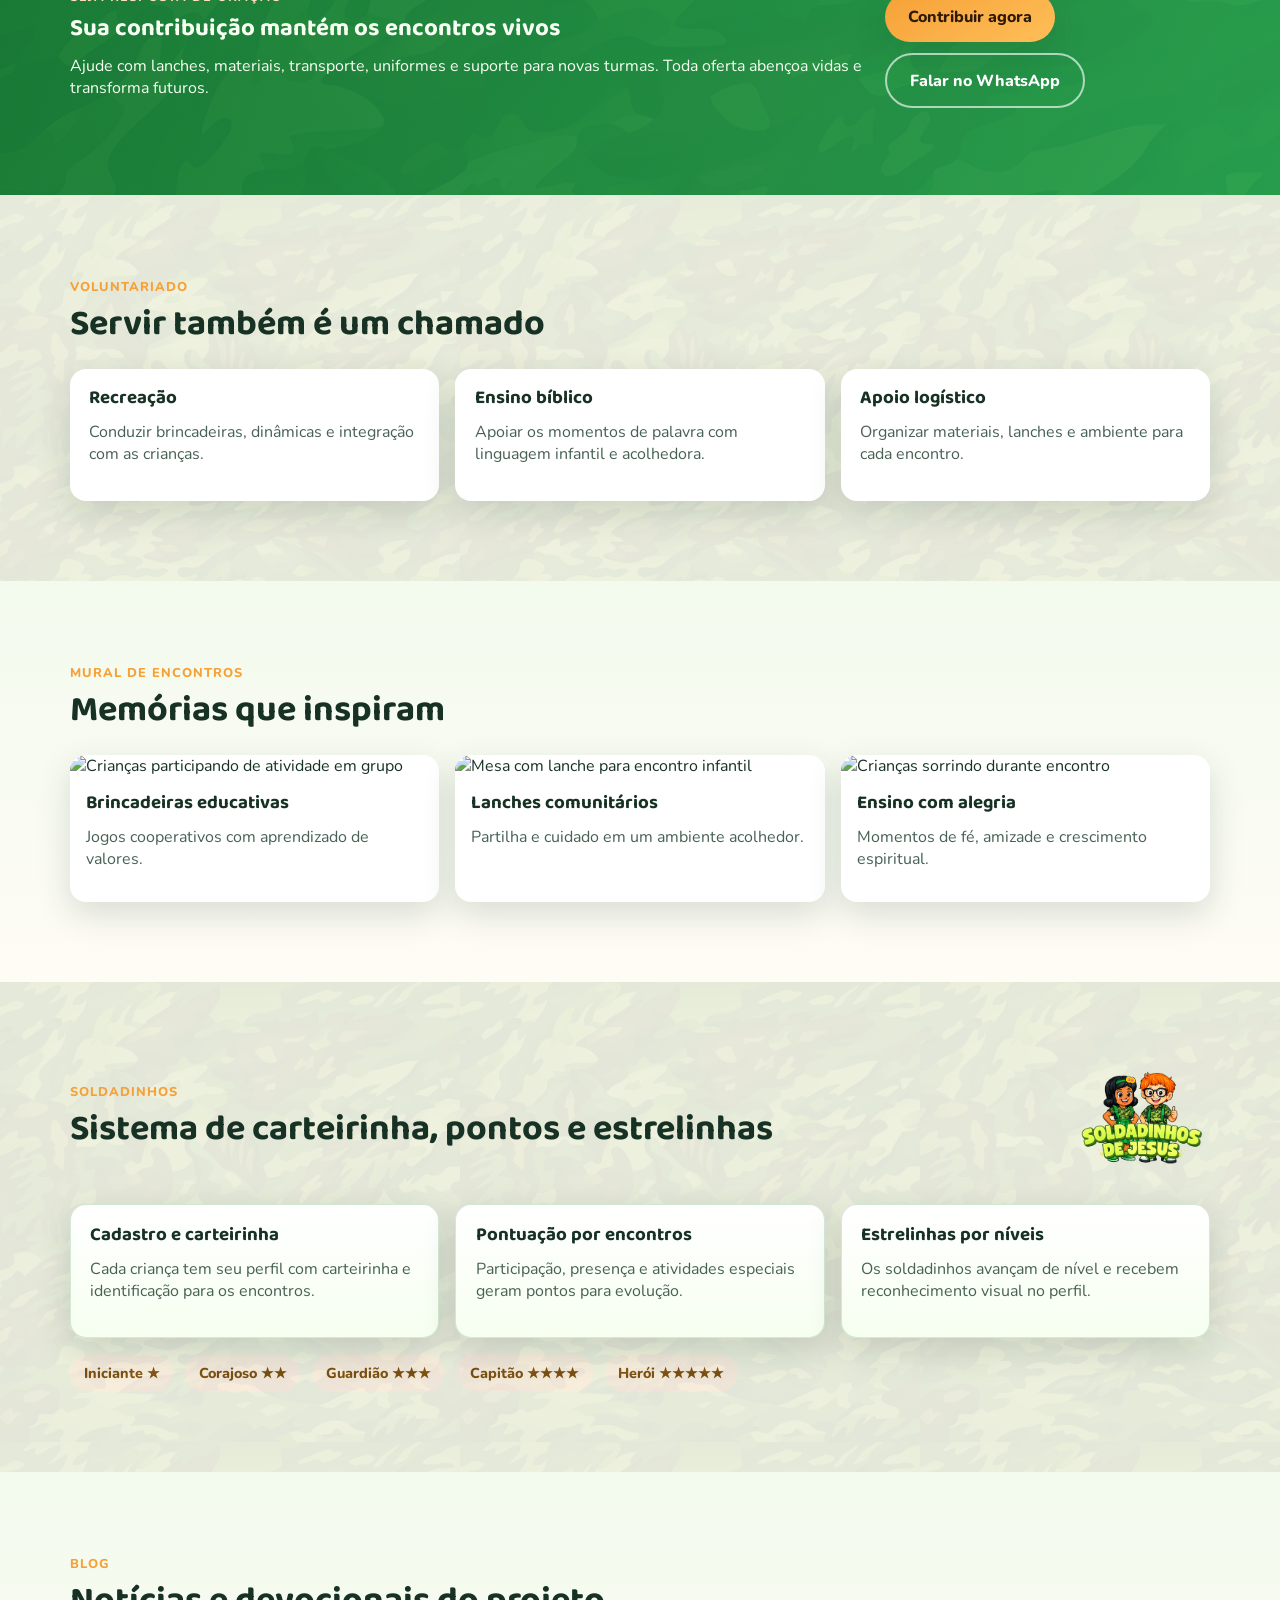
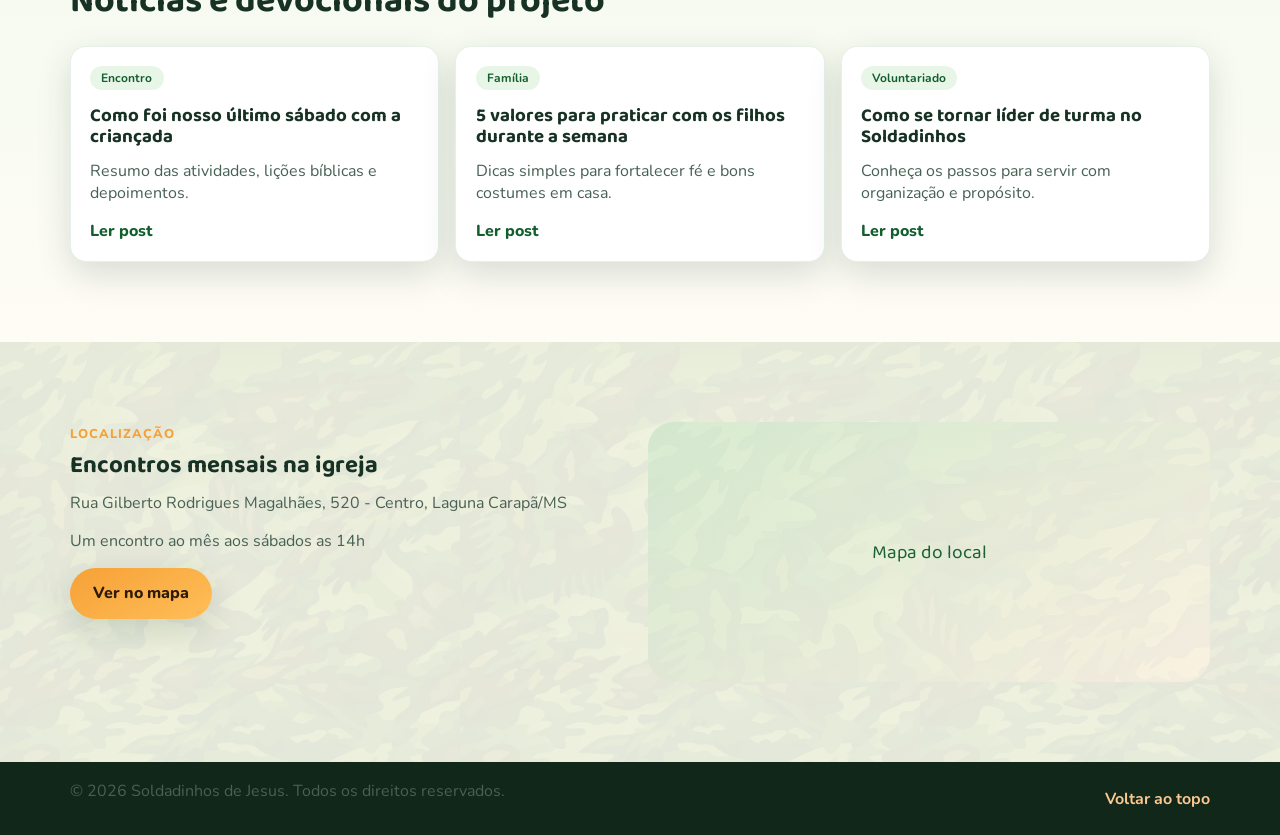
==== commit 063b292c: "atualizção endereço" ====
--- a/index.html
+++ b/index.html
@@ -1,289 +1,371 @@
-﻿<!DOCTYPE html>
+﻿<!doctype html>
 <html lang="pt-BR">
-<head>
-  <meta charset="UTF-8">
-  <meta name="viewport" content="width=device-width, initial-scale=1.0">
-  <meta name="description" content="Projeto social Soldadinhos de Jesus - encontros mensais com crianças, ensinamentos bíblicos, brincadeiras e ações de amor.">
-  <title>Soldadinhos de Jesus | Projeto Social</title>
-  <link rel="preconnect" href="https://fonts.googleapis.com">
-  <link rel="preconnect" href="https://fonts.gstatic.com" crossorigin>
-  <link href="https://fonts.googleapis.com/css2?family=Baloo+2:wght@500;700;800&family=Nunito:wght@400;600;700;800&display=swap" rel="stylesheet">
-  <link rel="stylesheet" href="styles.css">
-</head>
-<body>
-  <header class="topbar">
-    <div class="container nav-wrap">
-      <a href="#inicio" class="brand">
-        <img src="assets/logo-soldadinhos.png" alt="Logo Soldadinhos de Jesus">
-      </a>
-      <button class="menu-toggle" id="menuToggle" aria-label="Abrir menu">Menu</button>
-      <nav class="nav" id="mainNav">
-        <a href="#sobre">Sobre</a>
-        <a href="#voluntarios">Voluntários</a>
-        <a href="#encontros">Mural</a>
-        <a href="#soldadinhos">Soldadinhos</a>
-        <a href="#blog">Blog</a>
-        <a href="#localizacao">Localização</a>
-        <span class="nav-indicator" aria-hidden="true"></span>
-      </nav>
-      <a href="#contribuir" class="btn btn-primary nav-cta">Contribuir</a>
-    </div>
-  </header>
-
-  <main>
-    <section id="inicio" class="hero" data-parallax-root>
-      <div class="hero-camo" data-parallax data-depth="0.08"></div>
-      <div class="hero-overlay"></div>
-      <div class="hero-glow hero-glow-left" data-parallax data-depth="0.2"></div>
-      <div class="hero-glow hero-glow-right" data-parallax data-depth="0.24"></div>
-      <div class="hero-stars" data-parallax data-depth="0.35"></div>
-
-      <div class="container hero-stage">
-        <figure class="hero-character hero-ester" data-parallax data-depth="0.55">
-          <img src="assets/ester.png" alt="Ester">
-          <figcaption>Ester</figcaption>
-        </figure>
-
-        <div class="hero-content" data-parallax data-depth="0.12">
-          <p class="eyebrow">Alegria, Brincadeiras e Palavra de Deus</p>
-          <h1>Um encontro mensal para ensinar, amar e transformar vidas</h1>
-          <p class="hero-sub">
-            No Soldadinhos de Jesus, cada criança vive momentos de fé, amizade e crescimento com atividades lúdicas,
-            ensino bíblico e cuidado cristão.
-          </p>
-          <div class="hero-actions">
-            <a href="#contribuir" class="btn btn-primary">Quero contribuir</a>
-            <a href="#voluntarios" class="btn btn-outline">Quero servir</a>
-          </div>
-        </div>
-
-        <figure class="hero-character hero-samuel" data-parallax data-depth="0.58">
-          <img src="assets/samuel.png" alt="Samuel">
-          <figcaption>Samuel</figcaption>
-        </figure>
+  <head>
+    <meta charset="UTF-8" />
+    <meta name="viewport" content="width=device-width, initial-scale=1.0" />
+    <meta
+      name="description"
+      content="Projeto social Soldadinhos de Jesus - encontros mensais com crianças, ensinamentos bíblicos, brincadeiras e ações de amor."
+    />
+    <title>Soldadinhos de Jesus | Projeto Social</title>
+    <link rel="preconnect" href="https://fonts.googleapis.com" />
+    <link rel="preconnect" href="https://fonts.gstatic.com" crossorigin />
+    <link
+      href="https://fonts.googleapis.com/css2?family=Baloo+2:wght@500;700;800&family=Nunito:wght@400;600;700;800&display=swap"
+      rel="stylesheet"
+    />
+    <link rel="stylesheet" href="styles.css" />
+  </head>
+  <body>
+    <header class="topbar">
+      <div class="container nav-wrap">
+        <a href="#inicio" class="brand">
+          <img
+            src="assets/logo-soldadinhos.png"
+            alt="Logo Soldadinhos de Jesus"
+          />
+        </a>
+        <button class="menu-toggle" id="menuToggle" aria-label="Abrir menu">
+          Menu
+        </button>
+        <nav class="nav" id="mainNav">
+          <a href="#sobre">Sobre</a>
+          <a href="#voluntarios">Voluntários</a>
+          <a href="#encontros">Mural</a>
+          <a href="#soldadinhos">Soldadinhos</a>
+          <a href="#blog">Blog</a>
+          <a href="#localizacao">Localização</a>
+          <span class="nav-indicator" aria-hidden="true"></span>
+        </nav>
+        <a href="#contribuir" class="btn btn-primary nav-cta">Contribuir</a>
       </div>
-    </section>
-
-    <section class="section metrics-section">
-      <div class="container metrics-grid">
-        <article class="metric-card">
-          <p class="metric-value"><span class="counter" data-target="130">0</span>+</p>
-          <h3>Crianças por mês</h3>
-          <p>Acolhidas em encontros com ensino bíblico e brincadeiras.</p>
-        </article>
-        <article class="metric-card">
-          <p class="metric-value"><span class="counter" data-target="12">0</span></p>
-          <h3>Voluntários</h3>
-          <p>Servindo com amor no apoio às atividades e organização.</p>
-        </article>
-        <article class="metric-card">
-          <p class="metric-value"><span class="counter" data-target="12">0</span></p>
-          <h3>Encontros no ano</h3>
-          <p>Momentos mensais de fé, diversão e cuidado com a criançada.</p>
-        </article>
+    </header>
+
+    <main>
+      <section id="inicio" class="hero" data-parallax-root>
+        <div class="hero-camo" data-parallax data-depth="0.08"></div>
+        <div class="hero-overlay"></div>
+        <div
+          class="hero-glow hero-glow-left"
+          data-parallax
+          data-depth="0.2"
+        ></div>
+        <div
+          class="hero-glow hero-glow-right"
+          data-parallax
+          data-depth="0.24"
+        ></div>
+        <div class="hero-stars" data-parallax data-depth="0.35"></div>
+
+        <div class="container hero-stage">
+          <figure
+            class="hero-character hero-ester"
+            data-parallax
+            data-depth="0.55"
+          >
+            <img src="assets/ester.png" alt="Ester" />
+            <figcaption>Ester</figcaption>
+          </figure>
+
+          <div class="hero-content" data-parallax data-depth="0.12">
+            <p class="eyebrow">Alegria, Brincadeiras e Palavra de Deus</p>
+            <h1>Um encontro mensal para ensinar, amar e transformar vidas</h1>
+            <p class="hero-sub">
+              No Soldadinhos de Jesus, cada criança vive momentos de fé, amizade
+              e crescimento com atividades lúdicas, ensino bíblico e cuidado
+              cristão.
+            </p>
+            <div class="hero-actions">
+              <a href="#contribuir" class="btn btn-primary">Quero contribuir</a>
+              <a href="#voluntarios" class="btn btn-outline">Quero servir</a>
+            </div>
+          </div>
+
+          <figure
+            class="hero-character hero-samuel"
+            data-parallax
+            data-depth="0.58"
+          >
+            <img src="assets/samuel.png" alt="Samuel" />
+            <figcaption>Samuel</figcaption>
+          </figure>
+        </div>
+      </section>
+
+      <section class="section metrics-section">
+        <div class="container metrics-grid">
+          <article class="metric-card">
+            <p class="metric-value">
+              <span class="counter" data-target="130">0</span>+
+            </p>
+            <h3>Crianças por mês</h3>
+            <p>Acolhidas em encontros com ensino bíblico e brincadeiras.</p>
+          </article>
+          <article class="metric-card">
+            <p class="metric-value">
+              <span class="counter" data-target="12">0</span>
+            </p>
+            <h3>Voluntários</h3>
+            <p>Servindo com amor no apoio às atividades e organização.</p>
+          </article>
+          <article class="metric-card">
+            <p class="metric-value">
+              <span class="counter" data-target="12">0</span>
+            </p>
+            <h3>Encontros no ano</h3>
+            <p>Momentos mensais de fé, diversão e cuidado com a criançada.</p>
+          </article>
+        </div>
+      </section>
+
+      <section id="sobre" class="section pattern-section">
+        <div class="container">
+          <div class="section-head with-icon">
+            <img
+              src="assets/logo-soldadinhos.png"
+              alt="Logo Soldadinhos de Jesus"
+            />
+            <div>
+              <p class="eyebrow">Sobre o projeto</p>
+              <h2>Uma missão de cuidado, educação e fé</h2>
+            </div>
+          </div>
+          <div class="about-grid">
+            <article class="card themed-card">
+              <div class="about-visual icon-purpose" aria-hidden="true">
+                <svg viewBox="0 0 24 24" role="presentation">
+                  <path
+                    d="M12 21s-6.5-3.9-9-8.1C1.2 9.9 3 6 6.8 6c2 0 3.3 1.1 4.2 2.4C11.9 7.1 13.2 6 15.2 6 19 6 20.8 9.9 21 12.9 18.5 17.1 12 21 12 21z"
+                  />
+                </svg>
+              </div>
+              <h3>Propósito</h3>
+              <p>
+                Levar o amor de Cristo às crianças, ensinando princípios
+                bíblicos e fortalecendo valores para a vida.
+              </p>
+            </article>
+            <article class="card themed-card">
+              <div class="about-visual icon-method" aria-hidden="true">
+                <svg viewBox="0 0 24 24" role="presentation">
+                  <path d="M5 4h11l3 3v13H5V4zm11 0v4h4" />
+                  <path d="M8 12h8M8 15h6M8 9h4" />
+                </svg>
+              </div>
+              <h3>Como funciona</h3>
+              <p>
+                Encontros mensais com dinâmicas, jogos, louvor, ensino bíblico e
+                atividades em grupo.
+              </p>
+            </article>
+            <article class="card themed-card">
+              <div class="about-visual icon-impact" aria-hidden="true">
+                <svg viewBox="0 0 24 24" role="presentation">
+                  <path d="M4 20v-6m6 6V8m6 12v-9m6 9V5" />
+                  <path d="M3 20h18" />
+                </svg>
+              </div>
+              <h3>Impacto</h3>
+              <p>
+                Fortalecimento familiar, desenvolvimento emocional e crescimento
+                espiritual da criançada.
+              </p>
+            </article>
+          </div>
+        </div>
+      </section>
+
+      <section id="contribuir" class="section section-highlight">
+        <div class="container contribute">
+          <div>
+            <p class="eyebrow">Seja resposta de oração</p>
+            <h2>Sua contribuição mantém os encontros vivos</h2>
+            <p>
+              Ajude com lanches, materiais, transporte, uniformes e suporte para
+              novas turmas. Toda oferta abençoa vidas e transforma futuros.
+            </p>
+          </div>
+          <div class="contribute-actions">
+            <a href="#" class="btn btn-primary">Contribuir agora</a>
+            <a href="#" class="btn btn-outline-light">Falar no WhatsApp</a>
+          </div>
+        </div>
+      </section>
+
+      <section id="voluntarios" class="section pattern-section">
+        <div class="container">
+          <div class="section-head">
+            <p class="eyebrow">Voluntariado</p>
+            <h2>Servir também é um chamado</h2>
+          </div>
+          <div class="roles-grid">
+            <article class="card">
+              <h3>Recreação</h3>
+              <p>
+                Conduzir brincadeiras, dinâmicas e integração com as crianças.
+              </p>
+            </article>
+            <article class="card">
+              <h3>Ensino bíblico</h3>
+              <p>
+                Apoiar os momentos de palavra com linguagem infantil e
+                acolhedora.
+              </p>
+            </article>
+            <article class="card">
+              <h3>Apoio logístico</h3>
+              <p>Organizar materiais, lanches e ambiente para cada encontro.</p>
+            </article>
+          </div>
+        </div>
+      </section>
+
+      <section id="encontros" class="section section-soft">
+        <div class="container">
+          <div class="section-head">
+            <p class="eyebrow">Mural de encontros</p>
+            <h2>Memórias que inspiram</h2>
+          </div>
+          <div class="media-grid">
+            <article class="media-card">
+              <img
+                src="https://images.unsplash.com/photo-1511895426328-dc8714191300?auto=format&fit=crop&w=900&q=80"
+                alt="Crianças participando de atividade em grupo"
+              />
+              <div>
+                <h3>Brincadeiras educativas</h3>
+                <p>Jogos cooperativos com aprendizado de valores.</p>
+              </div>
+            </article>
+            <article class="media-card">
+              <img
+                src="https://images.unsplash.com/photo-1542810634-71277d95dcbb?auto=format&fit=crop&w=900&q=80"
+                alt="Mesa com lanche para encontro infantil"
+              />
+              <div>
+                <h3>Lanches comunitários</h3>
+                <p>Partilha e cuidado em um ambiente acolhedor.</p>
+              </div>
+            </article>
+            <article class="media-card">
+              <img
+                src="https://images.unsplash.com/photo-1488521787991-ed7bbaae773c?auto=format&fit=crop&w=900&q=80"
+                alt="Crianças sorrindo durante encontro"
+              />
+              <div>
+                <h3>Ensino com alegria</h3>
+                <p>Momentos de fé, amizade e crescimento espiritual.</p>
+              </div>
+            </article>
+          </div>
+        </div>
+      </section>
+
+      <section id="soldadinhos" class="section pattern-section">
+        <div class="container">
+          <div class="section-head with-duo">
+            <div>
+              <p class="eyebrow">Soldadinhos</p>
+              <h2>Sistema de carteirinha, pontos e estrelinhas</h2>
+            </div>
+            <img
+              src="assets/logo-soldadinhos.png"
+              alt="Logo Soldadinhos de Jesus"
+            />
+          </div>
+          <div class="gamification">
+            <article class="card themed-card">
+              <h3>Cadastro e carteirinha</h3>
+              <p>
+                Cada criança tem seu perfil com carteirinha e identificação para
+                os encontros.
+              </p>
+            </article>
+            <article class="card themed-card">
+              <h3>Pontuação por encontros</h3>
+              <p>
+                Participação, presença e atividades especiais geram pontos para
+                evolução.
+              </p>
+            </article>
+            <article class="card themed-card">
+              <h3>Estrelinhas por níveis</h3>
+              <p>
+                Os soldadinhos avançam de nível e recebem reconhecimento visual
+                no perfil.
+              </p>
+            </article>
+          </div>
+          <div
+            class="stars-preview"
+            aria-label="Prévia dos níveis de estrelinhas"
+          >
+            <span>Iniciante ★</span>
+            <span>Corajoso ★★</span>
+            <span>Guardião ★★★</span>
+            <span>Capitão ★★★★</span>
+            <span>Herói ★★★★★</span>
+          </div>
+        </div>
+      </section>
+
+      <section id="blog" class="section section-soft">
+        <div class="container">
+          <div class="section-head">
+            <p class="eyebrow">Blog</p>
+            <h2>Notícias e devocionais do projeto</h2>
+          </div>
+          <div class="blog-grid">
+            <article class="post-card">
+              <p class="post-tag">Encontro</p>
+              <h3>Como foi nosso último sábado com a criançada</h3>
+              <p>Resumo das atividades, lições bíblicas e depoimentos.</p>
+              <a href="#">Ler post</a>
+            </article>
+            <article class="post-card">
+              <p class="post-tag">Família</p>
+              <h3>5 valores para praticar com os filhos durante a semana</h3>
+              <p>Dicas simples para fortalecer fé e bons costumes em casa.</p>
+              <a href="#">Ler post</a>
+            </article>
+            <article class="post-card">
+              <p class="post-tag">Voluntariado</p>
+              <h3>Como se tornar líder de turma no Soldadinhos</h3>
+              <p>Conheça os passos para servir com organização e propósito.</p>
+              <a href="#">Ler post</a>
+            </article>
+          </div>
+        </div>
+      </section>
+
+      <section id="localizacao" class="section pattern-section">
+        <div class="container location">
+          <div>
+            <p class="eyebrow">Localização</p>
+            <h2>Encontros mensais na igreja</h2>
+            <p>
+              Rua Gilberto Rodrigues Magalhães, 520 - Centro, Laguna Carapã/MS
+            </p>
+            <p>Um encontro ao mês aos sábados as 14h</p>
+            <a href="#" class="btn btn-primary">Ver no mapa</a>
+          </div>
+          <div class="map-placeholder">
+            <span>Mapa do local</span>
+          </div>
+        </div>
+      </section>
+    </main>
+
+    <footer class="footer">
+      <div class="container footer-wrap">
+        <p>
+          © <span id="currentYear"></span> Soldadinhos de Jesus. Todos os
+          direitos reservados.
+        </p>
+        <a href="#inicio">Voltar ao topo</a>
       </div>
-    </section>
-
-    <section id="sobre" class="section pattern-section">
-      <div class="container">
-        <div class="section-head with-icon">
-          <img src="assets/logo-soldadinhos.png" alt="Logo Soldadinhos de Jesus">
-          <div>
-            <p class="eyebrow">Sobre o projeto</p>
-            <h2>Uma missão de cuidado, educação e fé</h2>
-          </div>
-        </div>
-        <div class="about-grid">
-          <article class="card themed-card">
-            <div class="about-visual icon-purpose" aria-hidden="true">
-              <svg viewBox="0 0 24 24" role="presentation">
-                <path d="M12 21s-6.5-3.9-9-8.1C1.2 9.9 3 6 6.8 6c2 0 3.3 1.1 4.2 2.4C11.9 7.1 13.2 6 15.2 6 19 6 20.8 9.9 21 12.9 18.5 17.1 12 21 12 21z"/>
-              </svg>
-            </div>
-            <h3>Propósito</h3>
-            <p>Levar o amor de Cristo às crianças, ensinando princípios bíblicos e fortalecendo valores para a vida.</p>
-          </article>
-          <article class="card themed-card">
-            <div class="about-visual icon-method" aria-hidden="true">
-              <svg viewBox="0 0 24 24" role="presentation">
-                <path d="M5 4h11l3 3v13H5V4zm11 0v4h4"/>
-                <path d="M8 12h8M8 15h6M8 9h4"/>
-              </svg>
-            </div>
-            <h3>Como funciona</h3>
-            <p>Encontros mensais com dinâmicas, jogos, louvor, ensino bíblico e atividades em grupo.</p>
-          </article>
-          <article class="card themed-card">
-            <div class="about-visual icon-impact" aria-hidden="true">
-              <svg viewBox="0 0 24 24" role="presentation">
-                <path d="M4 20v-6m6 6V8m6 12v-9m6 9V5"/>
-                <path d="M3 20h18"/>
-              </svg>
-            </div>
-            <h3>Impacto</h3>
-            <p>Fortalecimento familiar, desenvolvimento emocional e crescimento espiritual da criançada.</p>
-          </article>
-        </div>
-      </div>
-    </section>
-
-    <section id="contribuir" class="section section-highlight">
-      <div class="container contribute">
-        <div>
-          <p class="eyebrow">Seja resposta de oração</p>
-          <h2>Sua contribuição mantém os encontros vivos</h2>
-          <p>
-            Ajude com lanches, materiais, transporte, uniformes e suporte para novas turmas.
-            Toda oferta abençoa vidas e transforma futuros.
-          </p>
-        </div>
-        <div class="contribute-actions">
-          <a href="#" class="btn btn-primary">Contribuir agora</a>
-          <a href="#" class="btn btn-outline-light">Falar no WhatsApp</a>
-        </div>
-      </div>
-    </section>
-
-    <section id="voluntarios" class="section pattern-section">
-      <div class="container">
-        <div class="section-head">
-          <p class="eyebrow">Voluntariado</p>
-          <h2>Servir também é um chamado</h2>
-        </div>
-        <div class="roles-grid">
-          <article class="card">
-            <h3>Recreação</h3>
-            <p>Conduzir brincadeiras, dinâmicas e integração com as crianças.</p>
-          </article>
-          <article class="card">
-            <h3>Ensino bíblico</h3>
-            <p>Apoiar os momentos de palavra com linguagem infantil e acolhedora.</p>
-          </article>
-          <article class="card">
-            <h3>Apoio logístico</h3>
-            <p>Organizar materiais, lanches e ambiente para cada encontro.</p>
-          </article>
-        </div>
-      </div>
-    </section>
-
-    <section id="encontros" class="section section-soft">
-      <div class="container">
-        <div class="section-head">
-          <p class="eyebrow">Mural de encontros</p>
-          <h2>Memórias que inspiram</h2>
-        </div>
-        <div class="media-grid">
-          <article class="media-card">
-            <img src="https://images.unsplash.com/photo-1511895426328-dc8714191300?auto=format&fit=crop&w=900&q=80" alt="Crianças participando de atividade em grupo">
-            <div>
-              <h3>Brincadeiras educativas</h3>
-              <p>Jogos cooperativos com aprendizado de valores.</p>
-            </div>
-          </article>
-          <article class="media-card">
-            <img src="https://images.unsplash.com/photo-1542810634-71277d95dcbb?auto=format&fit=crop&w=900&q=80" alt="Mesa com lanche para encontro infantil">
-            <div>
-              <h3>Lanches comunitários</h3>
-              <p>Partilha e cuidado em um ambiente acolhedor.</p>
-            </div>
-          </article>
-          <article class="media-card">
-            <img src="https://images.unsplash.com/photo-1488521787991-ed7bbaae773c?auto=format&fit=crop&w=900&q=80" alt="Crianças sorrindo durante encontro">
-            <div>
-              <h3>Ensino com alegria</h3>
-              <p>Momentos de fé, amizade e crescimento espiritual.</p>
-            </div>
-          </article>
-        </div>
-      </div>
-    </section>
-
-    <section id="soldadinhos" class="section pattern-section">
-      <div class="container">
-        <div class="section-head with-duo">
-          <div>
-            <p class="eyebrow">Soldadinhos</p>
-            <h2>Sistema de carteirinha, pontos e estrelinhas</h2>
-          </div>
-          <img src="assets/logo-soldadinhos.png" alt="Logo Soldadinhos de Jesus">
-        </div>
-        <div class="gamification">
-          <article class="card themed-card">
-            <h3>Cadastro e carteirinha</h3>
-            <p>Cada criança tem seu perfil com carteirinha e identificação para os encontros.</p>
-          </article>
-          <article class="card themed-card">
-            <h3>Pontuação por encontros</h3>
-            <p>Participação, presença e atividades especiais geram pontos para evolução.</p>
-          </article>
-          <article class="card themed-card">
-            <h3>Estrelinhas por níveis</h3>
-            <p>Os soldadinhos avançam de nível e recebem reconhecimento visual no perfil.</p>
-          </article>
-        </div>
-        <div class="stars-preview" aria-label="Prévia dos níveis de estrelinhas">
-          <span>Iniciante ★</span>
-          <span>Corajoso ★★</span>
-          <span>Guardião ★★★</span>
-          <span>Capitão ★★★★</span>
-          <span>Herói ★★★★★</span>
-        </div>
-      </div>
-    </section>
-
-    <section id="blog" class="section section-soft">
-      <div class="container">
-        <div class="section-head">
-          <p class="eyebrow">Blog</p>
-          <h2>Notícias e devocionais do projeto</h2>
-        </div>
-        <div class="blog-grid">
-          <article class="post-card">
-            <p class="post-tag">Encontro</p>
-            <h3>Como foi nosso último sábado com a criançada</h3>
-            <p>Resumo das atividades, lições bíblicas e depoimentos.</p>
-            <a href="#">Ler post</a>
-          </article>
-          <article class="post-card">
-            <p class="post-tag">Família</p>
-            <h3>5 valores para praticar com os filhos durante a semana</h3>
-            <p>Dicas simples para fortalecer fé e bons costumes em casa.</p>
-            <a href="#">Ler post</a>
-          </article>
-          <article class="post-card">
-            <p class="post-tag">Voluntariado</p>
-            <h3>Como se tornar líder de turma no Soldadinhos</h3>
-            <p>Conheça os passos para servir com organização e propósito.</p>
-            <a href="#">Ler post</a>
-          </article>
-        </div>
-      </div>
-    </section>
-
-    <section id="localizacao" class="section pattern-section">
-      <div class="container location">
-        <div>
-          <p class="eyebrow">Localização</p>
-          <h2>Encontros mensais na igreja</h2>
-          <p>Rua Exemplo, 123 - Centro, Cuiabá/MT</p>
-          <p>Todo 2º sábado do mês, às 15h</p>
-          <a href="#" class="btn btn-primary">Ver no mapa</a>
-        </div>
-        <div class="map-placeholder">
-          <span>Mapa do local</span>
-        </div>
-      </div>
-    </section>
-  </main>
-
-  <footer class="footer">
-    <div class="container footer-wrap">
-      <p>© <span id="currentYear"></span> Soldadinhos de Jesus. Todos os direitos reservados.</p>
-      <a href="#inicio">Voltar ao topo</a>
-    </div>
-  </footer>
-
-  <script src="script.js"></script>
-</body>
+    </footer>
+
+    <script src="script.js"></script>
+  </body>
 </html>
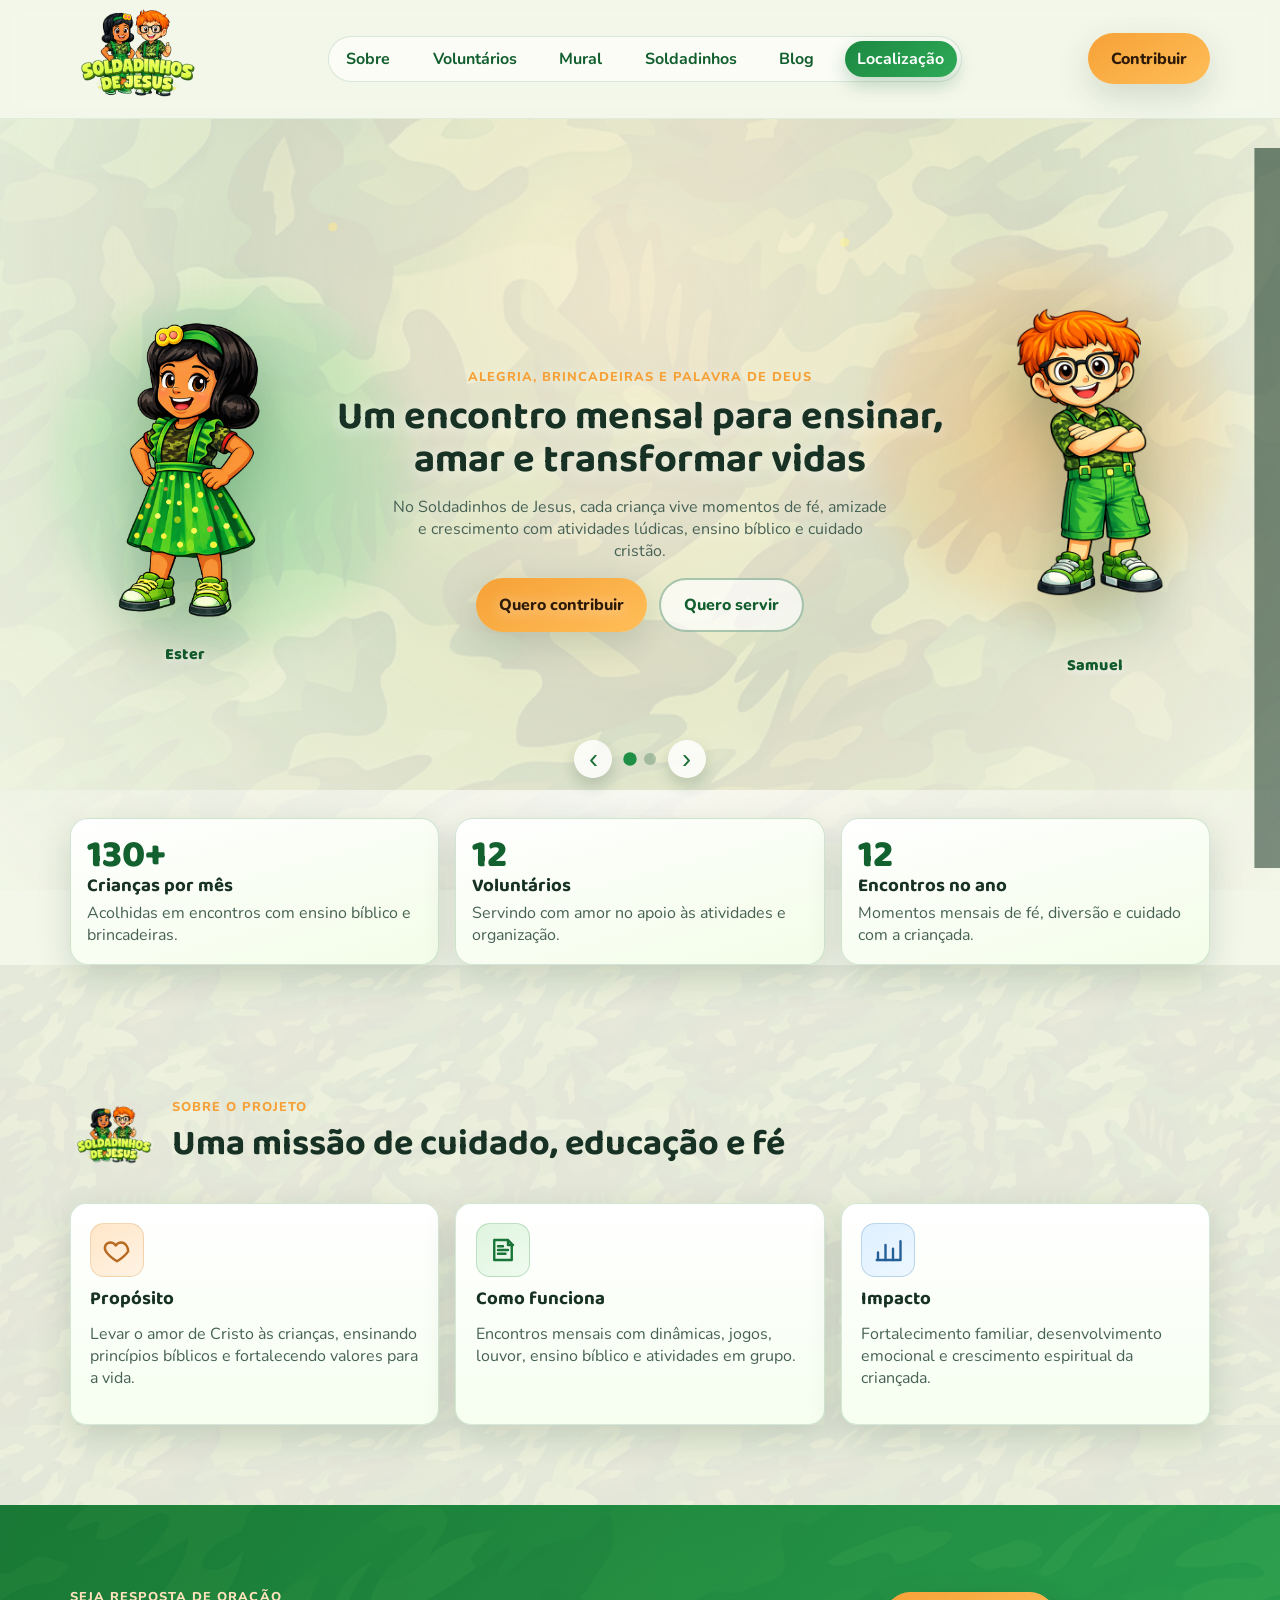
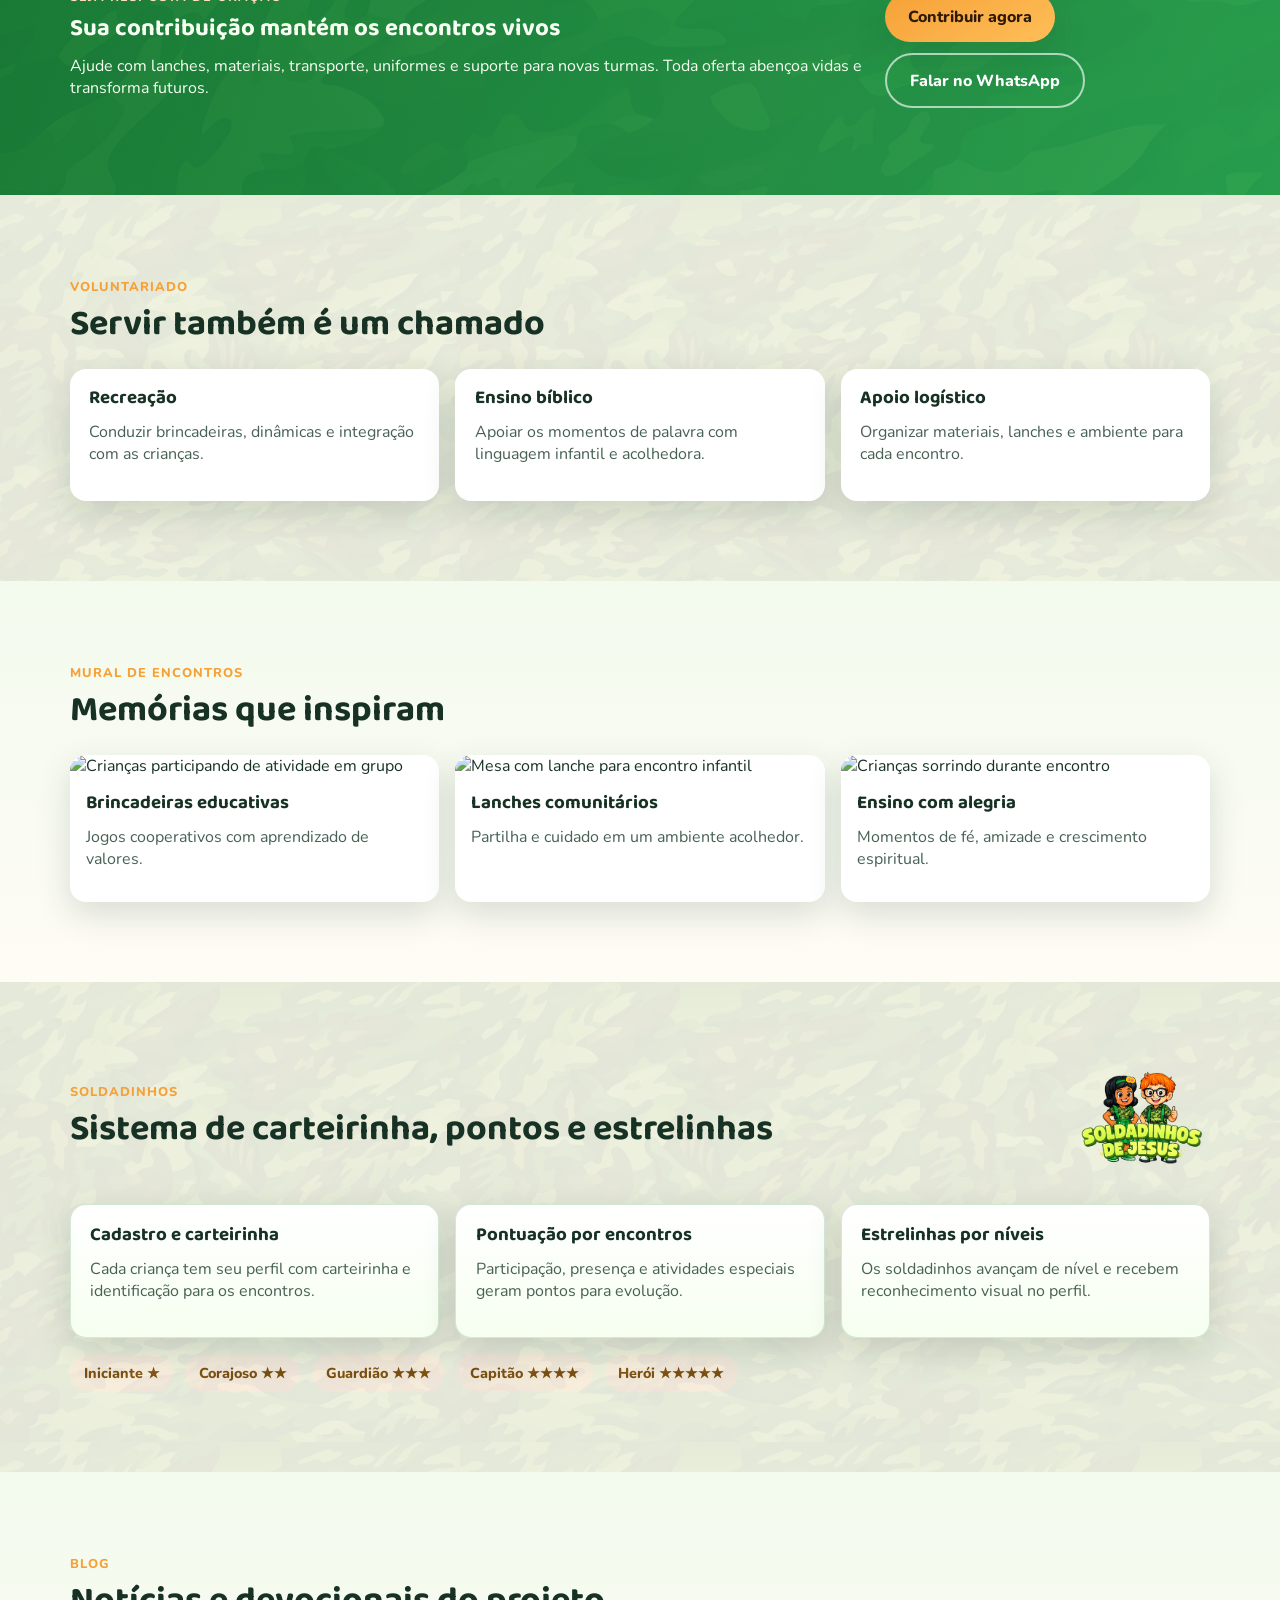
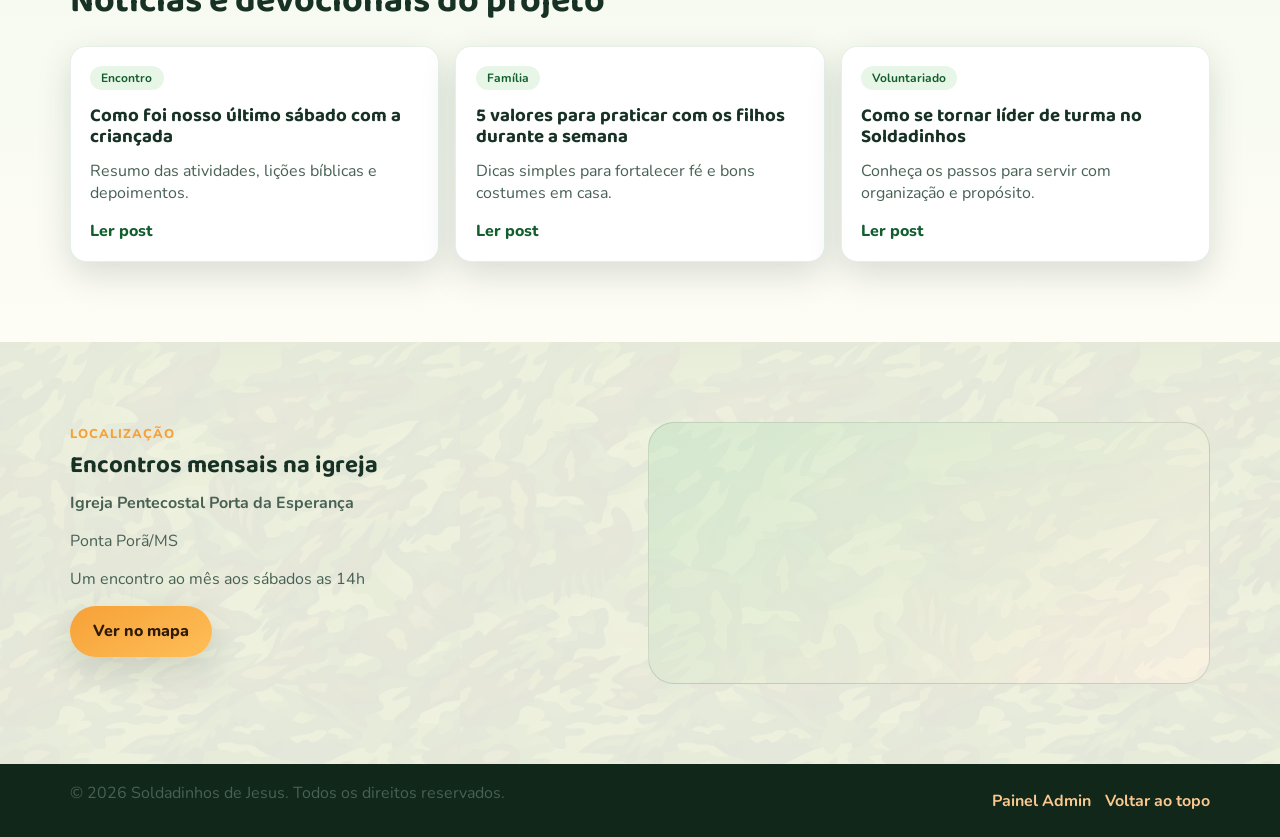
==== commit 40d7eaef: "Add admin panel for memories and summaries with Cloudinary uploads" ====
--- a/index.html
+++ b/index.html
@@ -57,38 +57,97 @@
         ></div>
         <div class="hero-stars" data-parallax data-depth="0.35"></div>
 
-        <div class="container hero-stage">
-          <figure
-            class="hero-character hero-ester"
-            data-parallax
-            data-depth="0.55"
+        <div class="hero-carousel" id="heroCarousel">
+          <div class="hero-track" id="heroTrack">
+            <article class="hero-slide hero-slide-main">
+              <div class="container hero-stage">
+                <figure
+                  class="hero-character hero-ester"
+                  data-parallax
+                  data-depth="0.55"
+                >
+                  <img src="assets/ester.png" alt="Ester" />
+                  <figcaption>Ester</figcaption>
+                </figure>
+
+                <div class="hero-content" data-parallax data-depth="0.12">
+                  <p class="eyebrow">Alegria, Brincadeiras e Palavra de Deus</p>
+                  <h1>Um encontro mensal para ensinar, amar e transformar vidas</h1>
+                  <p class="hero-sub">
+                    No Soldadinhos de Jesus, cada criança vive momentos de fé, amizade
+                    e crescimento com atividades lúdicas, ensino bíblico e cuidado
+                    cristão.
+                  </p>
+                  <div class="hero-actions">
+                    <a href="#contribuir" class="btn btn-primary">Quero contribuir</a>
+                    <a href="#voluntarios" class="btn btn-outline">Quero servir</a>
+                  </div>
+                </div>
+
+                <figure
+                  class="hero-character hero-samuel"
+                  data-parallax
+                  data-depth="0.58"
+                >
+                  <img src="assets/samuel.png" alt="Samuel" />
+                  <figcaption>Samuel</figcaption>
+                </figure>
+              </div>
+            </article>
+
+            <article class="hero-slide hero-slide-meeting">
+              <div class="hero-meeting-bg" aria-hidden="true"></div>
+              <div class="container hero-meeting-stage">
+                <div class="hero-meeting-content">
+                  <p class="eyebrow">Último encontro</p>
+                  <h2>Uma tarde de alegria, comunhão e ensinamento bíblico</h2>
+                  <p>
+                    Reviva os melhores momentos da criançada com fotos e vídeos
+                    especiais do nosso último encontro.
+                  </p>
+                  <div class="hero-actions hero-gallery-actions">
+                    <a href="#encontros" class="btn btn-primary btn-pulse"
+                      >Entrar na galeria</a
+                    >
+                    <a href="#blog" class="btn btn-outline">Ver resumo do encontro</a>
+                  </div>
+                </div>
+              </div>
+            </article>
+          </div>
+        </div>
+
+        <div class="container hero-pagination-wrap">
+          <button
+            class="hero-arrow"
+            id="heroPrev"
+            type="button"
+            aria-label="Slide anterior"
           >
-            <img src="assets/ester.png" alt="Ester" />
-            <figcaption>Ester</figcaption>
-          </figure>
-
-          <div class="hero-content" data-parallax data-depth="0.12">
-            <p class="eyebrow">Alegria, Brincadeiras e Palavra de Deus</p>
-            <h1>Um encontro mensal para ensinar, amar e transformar vidas</h1>
-            <p class="hero-sub">
-              No Soldadinhos de Jesus, cada criança vive momentos de fé, amizade
-              e crescimento com atividades lúdicas, ensino bíblico e cuidado
-              cristão.
-            </p>
-            <div class="hero-actions">
-              <a href="#contribuir" class="btn btn-primary">Quero contribuir</a>
-              <a href="#voluntarios" class="btn btn-outline">Quero servir</a>
-            </div>
-          </div>
-
-          <figure
-            class="hero-character hero-samuel"
-            data-parallax
-            data-depth="0.58"
+            ‹
+          </button>
+          <div class="hero-dots" role="tablist" aria-label="Navegação da hero">
+            <button
+              class="hero-dot is-active"
+              type="button"
+              data-slide="0"
+              aria-label="Slide 1"
+            ></button>
+            <button
+              class="hero-dot"
+              type="button"
+              data-slide="1"
+              aria-label="Slide 2"
+            ></button>
+          </div>
+          <button
+            class="hero-arrow"
+            id="heroNext"
+            type="button"
+            aria-label="Próximo slide"
           >
-            <img src="assets/samuel.png" alt="Samuel" />
-            <figcaption>Samuel</figcaption>
-          </figure>
+            ›
+          </button>
         </div>
       </section>
 
@@ -226,38 +285,7 @@
             <p class="eyebrow">Mural de encontros</p>
             <h2>Memórias que inspiram</h2>
           </div>
-          <div class="media-grid">
-            <article class="media-card">
-              <img
-                src="https://images.unsplash.com/photo-1511895426328-dc8714191300?auto=format&fit=crop&w=900&q=80"
-                alt="Crianças participando de atividade em grupo"
-              />
-              <div>
-                <h3>Brincadeiras educativas</h3>
-                <p>Jogos cooperativos com aprendizado de valores.</p>
-              </div>
-            </article>
-            <article class="media-card">
-              <img
-                src="https://images.unsplash.com/photo-1542810634-71277d95dcbb?auto=format&fit=crop&w=900&q=80"
-                alt="Mesa com lanche para encontro infantil"
-              />
-              <div>
-                <h3>Lanches comunitários</h3>
-                <p>Partilha e cuidado em um ambiente acolhedor.</p>
-              </div>
-            </article>
-            <article class="media-card">
-              <img
-                src="https://images.unsplash.com/photo-1488521787991-ed7bbaae773c?auto=format&fit=crop&w=900&q=80"
-                alt="Crianças sorrindo durante encontro"
-              />
-              <div>
-                <h3>Ensino com alegria</h3>
-                <p>Momentos de fé, amizade e crescimento espiritual.</p>
-              </div>
-            </article>
-          </div>
+          <div class="media-grid" id="memoriesGrid"></div>
         </div>
       </section>
 
@@ -315,26 +343,7 @@
             <p class="eyebrow">Blog</p>
             <h2>Notícias e devocionais do projeto</h2>
           </div>
-          <div class="blog-grid">
-            <article class="post-card">
-              <p class="post-tag">Encontro</p>
-              <h3>Como foi nosso último sábado com a criançada</h3>
-              <p>Resumo das atividades, lições bíblicas e depoimentos.</p>
-              <a href="#">Ler post</a>
-            </article>
-            <article class="post-card">
-              <p class="post-tag">Família</p>
-              <h3>5 valores para praticar com os filhos durante a semana</h3>
-              <p>Dicas simples para fortalecer fé e bons costumes em casa.</p>
-              <a href="#">Ler post</a>
-            </article>
-            <article class="post-card">
-              <p class="post-tag">Voluntariado</p>
-              <h3>Como se tornar líder de turma no Soldadinhos</h3>
-              <p>Conheça os passos para servir com organização e propósito.</p>
-              <a href="#">Ler post</a>
-            </article>
-          </div>
+          <div class="blog-grid" id="summariesGrid"></div>
         </div>
       </section>
 
@@ -343,14 +352,23 @@
           <div>
             <p class="eyebrow">Localização</p>
             <h2>Encontros mensais na igreja</h2>
-            <p>
-              Rua Gilberto Rodrigues Magalhães, 520 - Centro, Laguna Carapã/MS
-            </p>
+            <p><strong>Igreja Pentecostal Porta da Esperança</strong></p>
+            <p>Ponta Porã/MS</p>
             <p>Um encontro ao mês aos sábados as 14h</p>
-            <a href="#" class="btn btn-primary">Ver no mapa</a>
-          </div>
-          <div class="map-placeholder">
-            <span>Mapa do local</span>
+            <a
+              href="https://www.google.com/maps/place/Igreja+Pentecostal+Porta+da+Esperan%C3%A7a/@-22.5552159,-55.1477672,127m/data=!3m1!1e3!4m6!3m5!1s0x9489eb57b8fd9975:0xda2abad186b873d4!8m2!3d-22.5551636!4d-55.1476536!16s%2Fg%2F11j8t0db0s?entry=ttu&g_ep=EgoyMDI2MDMyNC4wIKXMDSoASAFQAw%3D%3D"
+              class="btn btn-primary"
+              target="_blank"
+              rel="noopener noreferrer"
+            >Ver no mapa</a>
+          </div>
+          <div class="map-placeholder" aria-label="Mapa de localização da igreja">
+            <iframe
+              title="Mapa Igreja Pentecostal Porta da Esperança"
+              src="https://www.google.com/maps?q=-22.5551636,-55.1476536&z=18&output=embed"
+              loading="lazy"
+              referrerpolicy="no-referrer-when-downgrade"
+            ></iframe>
           </div>
         </div>
       </section>
@@ -362,7 +380,10 @@
           © <span id="currentYear"></span> Soldadinhos de Jesus. Todos os
           direitos reservados.
         </p>
-        <a href="#inicio">Voltar ao topo</a>
+        <div class="footer-links">
+          <a href="admin.html">Painel Admin</a>
+          <a href="#inicio">Voltar ao topo</a>
+        </div>
       </div>
     </footer>
 
--- a/styles.css
+++ b/styles.css
@@ -186,8 +186,8 @@
 .hero {
   position: relative;
   overflow: hidden;
-  padding: 2.4rem 0 2.2rem;
-  min-height: calc(100vh - 82px);
+  padding: 1.4rem 0 4.8rem;
+  min-height: clamp(560px, calc(88vh - 82px), 760px);
 }
 
 .hero::after {
@@ -252,14 +252,72 @@
   opacity: 0.65;
 }
 
+.hero-carousel {
+  position: relative;
+  z-index: 2;
+  overflow: hidden;
+}
+
+.hero-track {
+  display: flex;
+  width: 100%;
+  transition: transform 0.7s cubic-bezier(0.22, 1, 0.36, 1);
+}
+
+.hero-slide {
+  min-width: 100%;
+  position: relative;
+}
+
 .hero-stage {
   position: relative;
-  z-index: 2;
+  z-index: 3;
   display: grid;
   grid-template-columns: minmax(230px, 1fr) minmax(520px, 680px) minmax(230px, 1fr);
   align-items: center;
   gap: 0.5rem;
-  min-height: calc(100vh - 160px);
+  min-height: clamp(500px, calc(78vh - 120px), 680px);
+}
+
+.hero-meeting-stage {
+  min-height: clamp(500px, calc(74vh - 110px), 650px);
+  display: grid;
+  place-items: center;
+  position: relative;
+  z-index: 2;
+}
+
+.hero-meeting-bg {
+  position: absolute;
+  inset: 0;
+  background-image:
+    linear-gradient(130deg, rgba(12, 45, 27, 0.56), rgba(8, 28, 17, 0.42)),
+    url("https://images.unsplash.com/photo-1511895426328-dc8714191300?auto=format&fit=crop&w=1600&q=80");
+  background-size: cover;
+  background-position: center;
+  transform: scale(1.04);
+}
+
+.hero-meeting-content {
+  max-width: 760px;
+  margin: 0 auto;
+  text-align: center;
+  padding: 2rem 1rem;
+  color: #eef8f1;
+  text-shadow: 0 2px 18px rgba(0, 0, 0, 0.35);
+}
+
+.hero-meeting-content .eyebrow {
+  color: #ffd38f;
+}
+
+.hero-meeting-content h2 {
+  color: #ffffff;
+  font-size: clamp(2rem, 4vw, 3.4rem);
+}
+
+.hero-meeting-content p {
+  color: #e8f5ed;
 }
 
 .hero-content {
@@ -288,6 +346,27 @@
   margin: 1.4rem 0 0.2rem;
 }
 
+.hero-gallery-actions .btn {
+  animation: buttonBreath 2.5s ease-in-out infinite;
+}
+
+.hero-gallery-actions .btn:nth-child(2) {
+  animation-delay: 0.35s;
+}
+
+.btn-pulse {
+  position: relative;
+}
+
+.btn-pulse::after {
+  content: "";
+  position: absolute;
+  inset: -4px;
+  border-radius: inherit;
+  border: 2px solid rgba(255, 204, 122, 0.45);
+  animation: pulseRing 2.1s ease-out infinite;
+}
+
 .hero-character {
   margin: 0;
   align-self: center;
@@ -342,6 +421,51 @@
   z-index: 5;
 }
 
+.hero-pagination-wrap {
+  position: absolute;
+  left: 50%;
+  bottom: 112px;
+  transform: translateX(-50%);
+  display: flex;
+  align-items: center;
+  justify-content: center;
+  gap: 0.75rem;
+  z-index: 7;
+}
+
+.hero-arrow {
+  width: 38px;
+  height: 38px;
+  border-radius: 999px;
+  border: 0;
+  font-size: 1.7rem;
+  line-height: 1;
+  cursor: pointer;
+  background: rgba(255, 255, 255, 0.82);
+  color: #1c6e37;
+  box-shadow: 0 8px 15px rgba(12, 47, 29, 0.18);
+}
+
+.hero-dots {
+  display: flex;
+  align-items: center;
+  gap: 0.45rem;
+}
+
+.hero-dot {
+  width: 12px;
+  height: 12px;
+  border-radius: 50%;
+  border: 0;
+  background: rgba(20, 94, 45, 0.28);
+  cursor: pointer;
+}
+
+.hero-dot.is-active {
+  background: #1f8f45;
+  transform: scale(1.12);
+}
+
 .metrics-grid {
   display: grid;
   grid-template-columns: repeat(3, minmax(0, 1fr));
@@ -574,11 +698,16 @@
     url("assets/fundo-camuflado.png");
   background-size: cover;
   min-height: 260px;
-  display: grid;
-  place-content: center;
-  color: #1a6134;
-  font-size: 1.2rem;
-  font-family: "Baloo 2", cursive;
+  overflow: hidden;
+  border: 1px solid rgba(19, 97, 46, 0.16);
+}
+
+.map-placeholder iframe {
+  width: 100%;
+  height: 100%;
+  min-height: 260px;
+  border: 0;
+  display: block;
 }
 
 .footer {
@@ -597,6 +726,12 @@
 
 .footer a { color: #fbc88f; font-weight: 700; }
 
+.footer-links {
+  display: flex;
+  gap: 0.9rem;
+  flex-wrap: wrap;
+}
+
 body.loaded .hero-content {
   opacity: 1;
   transform: translateY(0) scale(1);
@@ -615,6 +750,17 @@
 @keyframes floatCharacter {
   0%, 100% { transform: translateY(0); }
   50% { transform: translateY(-11px); }
+}
+
+@keyframes pulseRing {
+  0% { transform: scale(0.95); opacity: 0.55; }
+  70% { transform: scale(1.18); opacity: 0; }
+  100% { opacity: 0; }
+}
+
+@keyframes buttonBreath {
+  0%, 100% { transform: translateY(0); }
+  50% { transform: translateY(-3px); }
 }
 
 @media (max-width: 1080px) {
@@ -623,6 +769,14 @@
     align-items: center;
     gap: 0.3rem;
     min-height: auto;
+  }
+
+  .hero-meeting-stage {
+    min-height: 62vh;
+  }
+
+  .hero-pagination-wrap {
+    bottom: 88px;
   }
 
   .hero-character { order: 2; }
@@ -703,7 +857,21 @@
 
   .hero {
     min-height: auto;
-    padding-top: 3.2rem;
+    padding: 2.1rem 0 4.4rem;
+  }
+
+  .hero-meeting-content h2 {
+    font-size: clamp(1.7rem, 8vw, 2.35rem);
+  }
+
+  .hero-gallery-actions {
+    flex-direction: column;
+    gap: 0.55rem;
+  }
+
+  .hero-pagination-wrap {
+    bottom: 74px;
+    gap: 0.5rem;
   }
 
   .hero-content { padding: 0.9rem 0.2rem; }
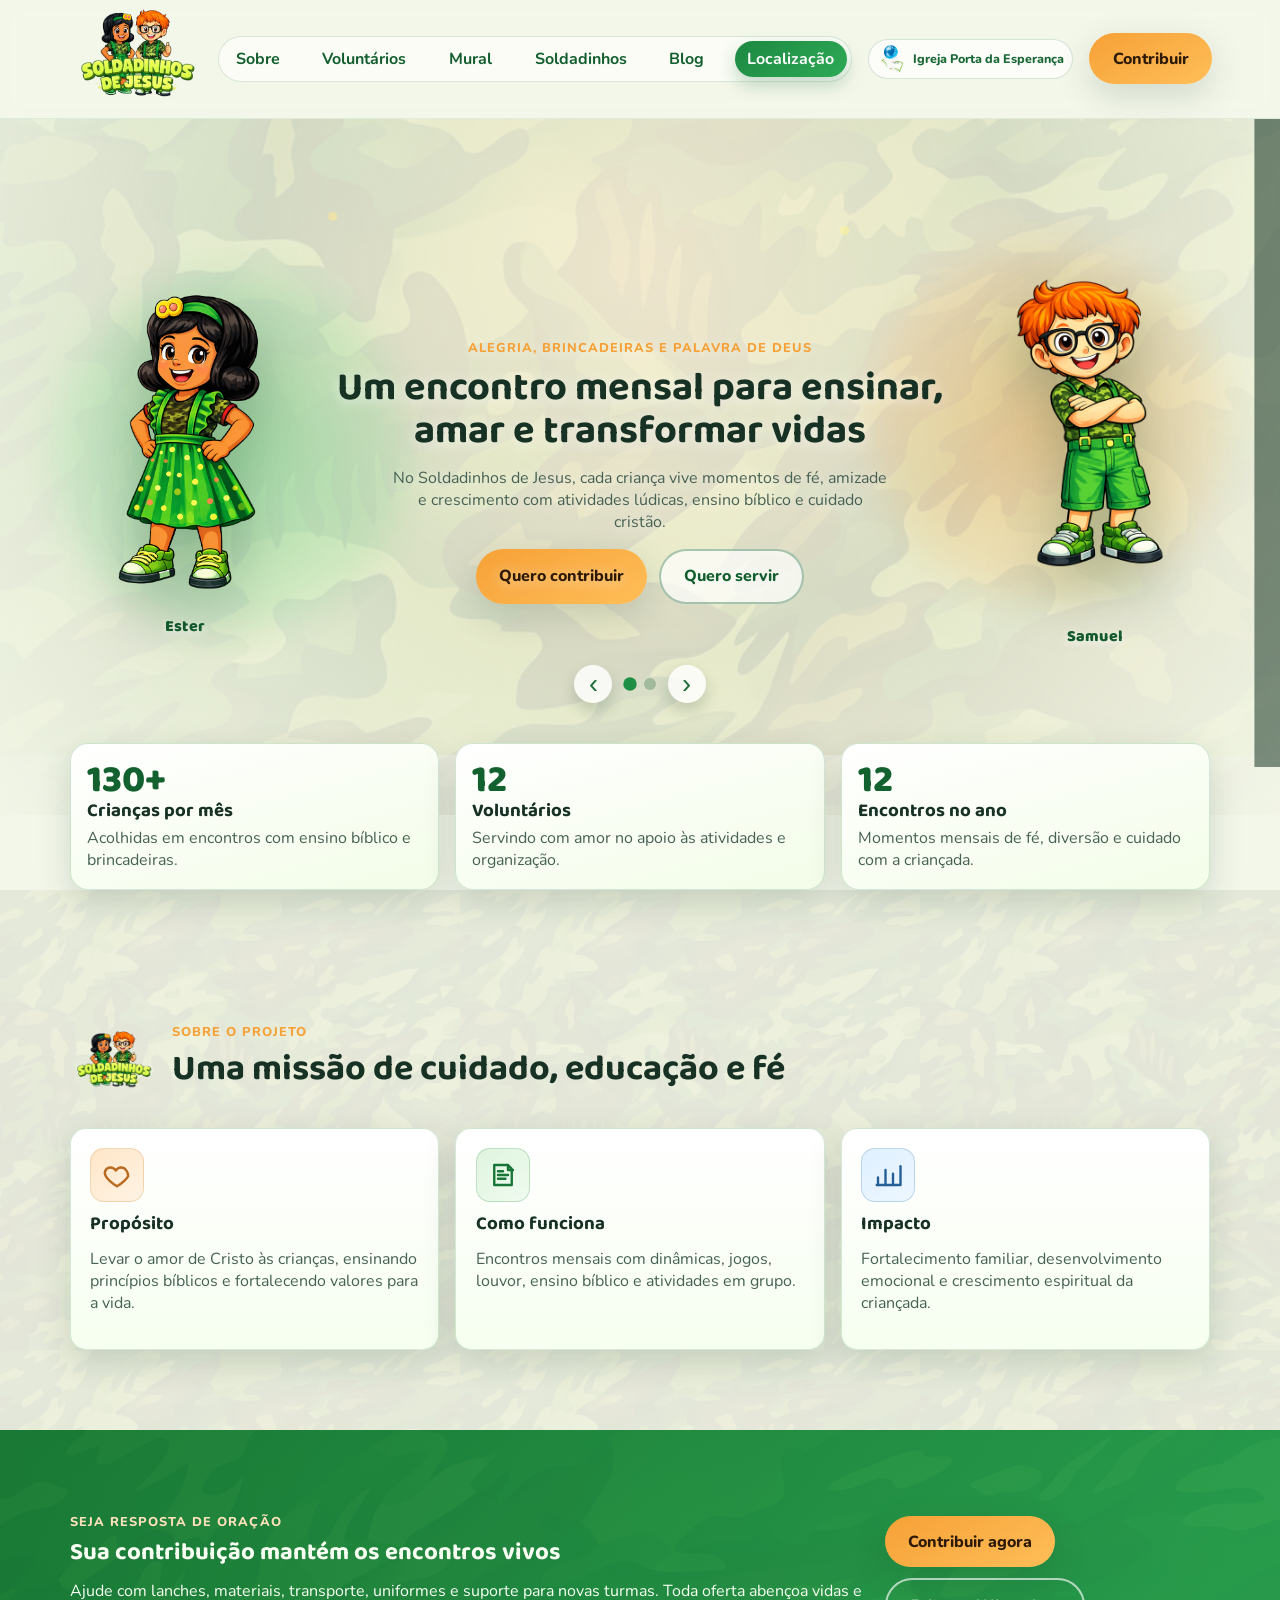
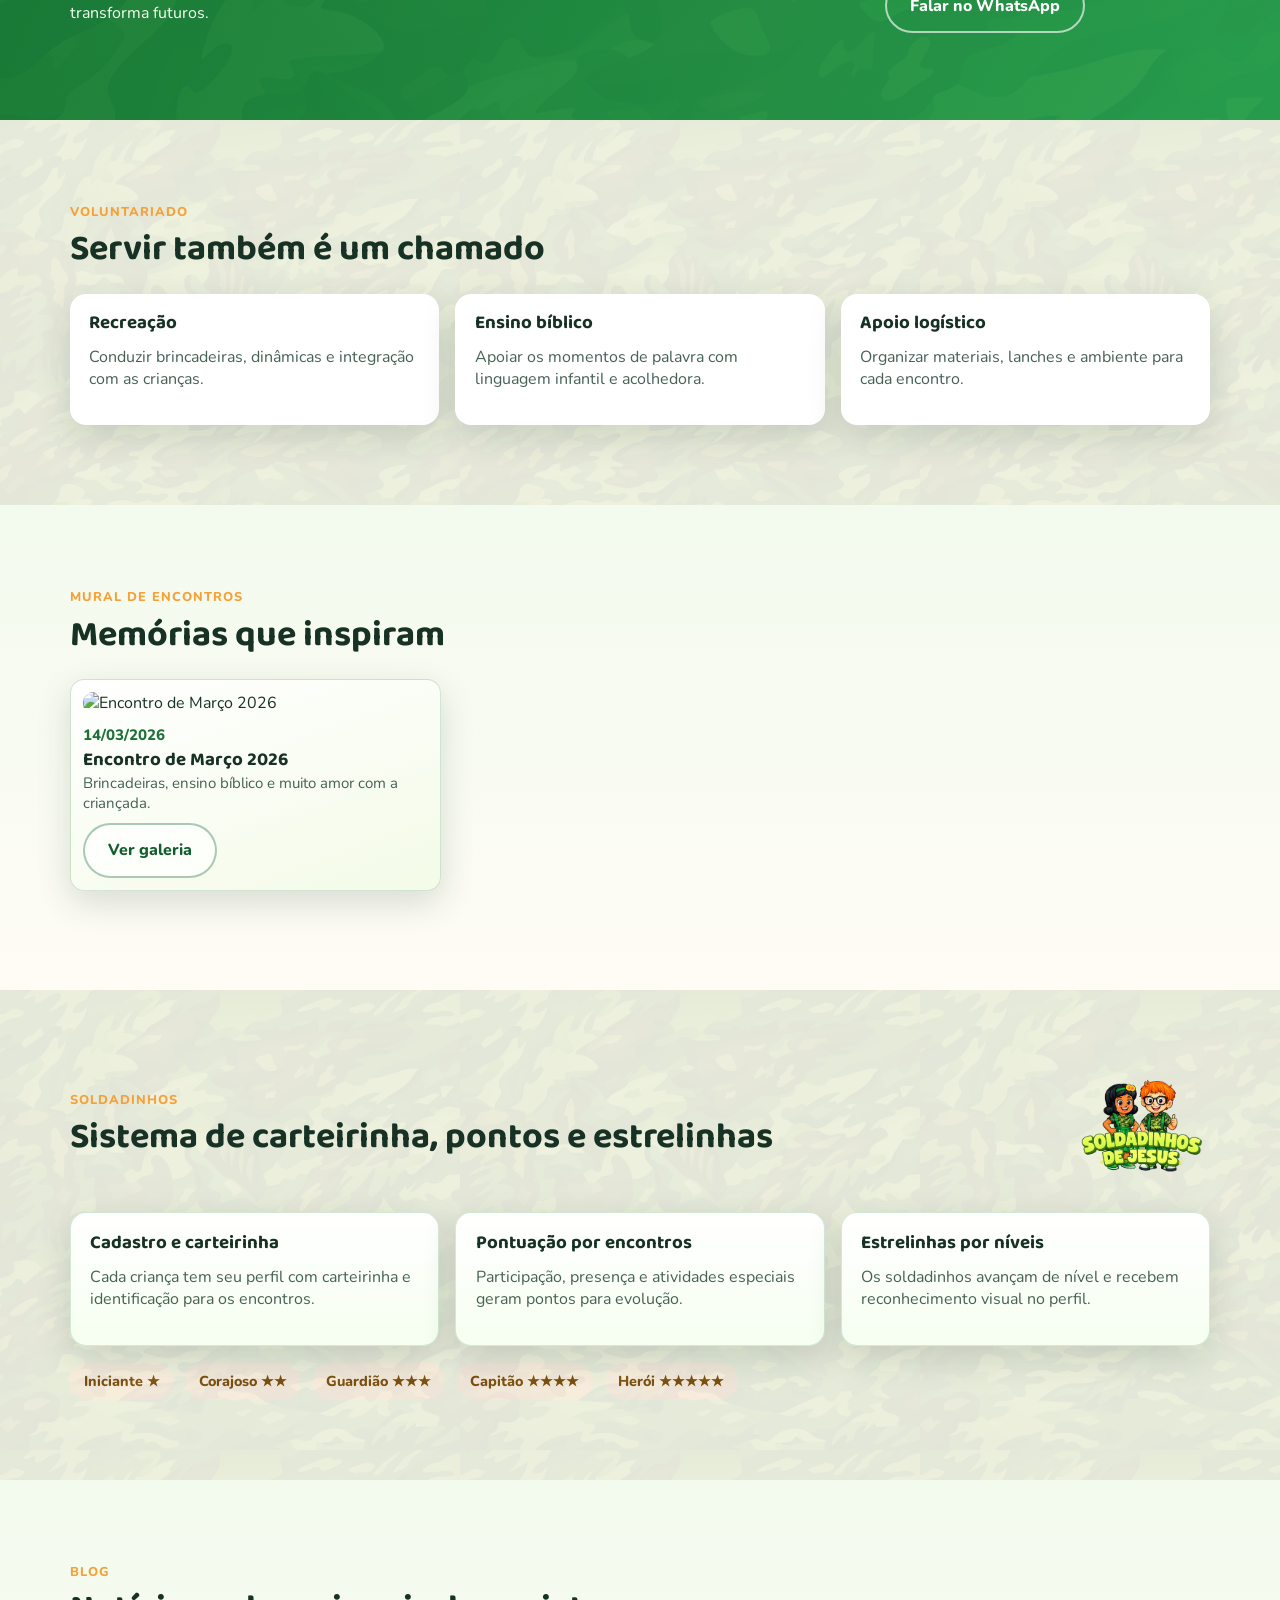
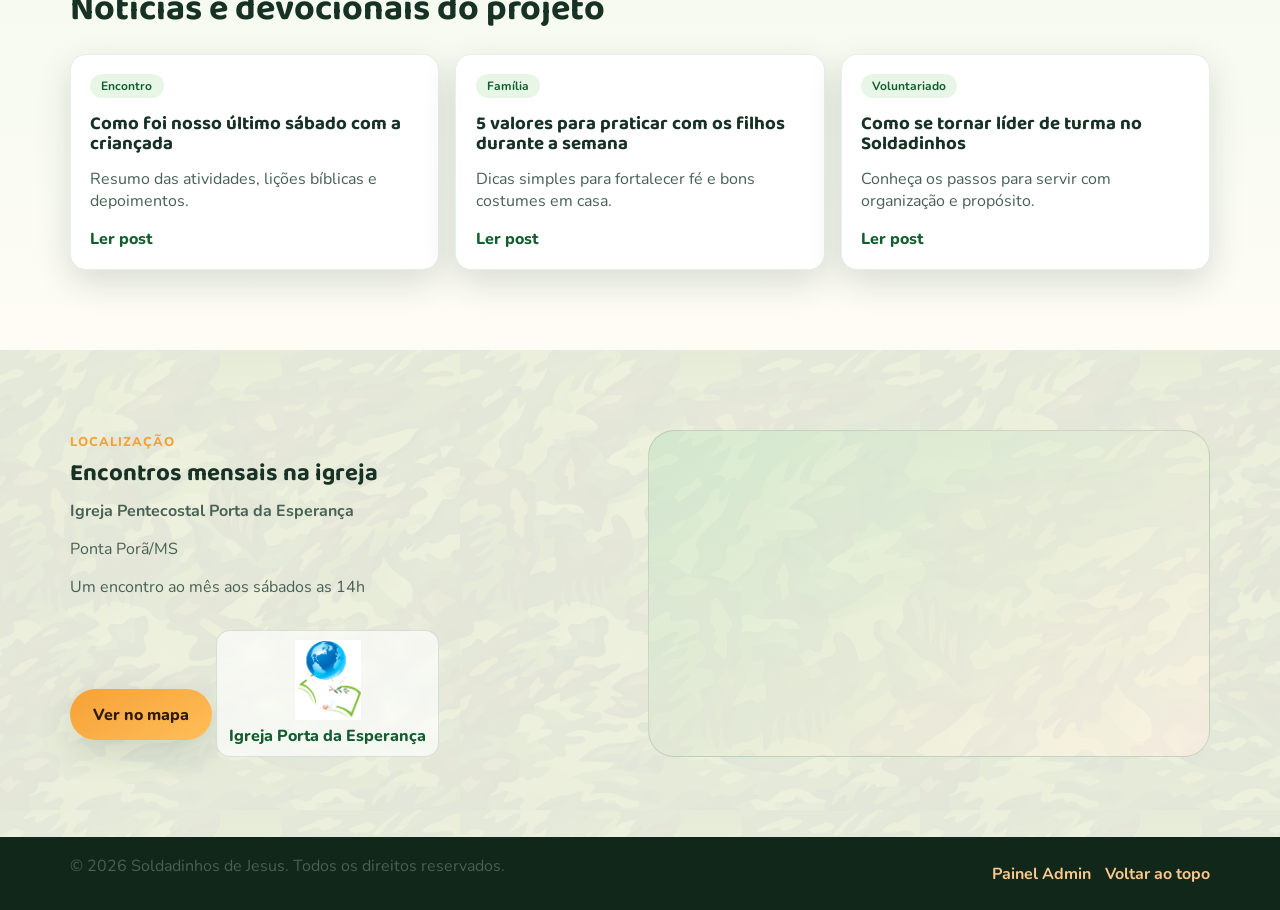
==== commit 46e67daa: "Add event galleries with Cloudinary uploads and hero integration" ====
--- a/index.html
+++ b/index.html
@@ -37,6 +37,13 @@
           <a href="#localizacao">Localização</a>
           <span class="nav-indicator" aria-hidden="true"></span>
         </nav>
+        <div class="church-mini-badge">
+          <img
+            src="assets/logo-igreja-porta-esperanca.jpg"
+            alt="Logo Igreja Porta da Esperança"
+          />
+          <span>Igreja Porta da Esperança</span>
+        </div>
         <a href="#contribuir" class="btn btn-primary nav-cta">Contribuir</a>
       </div>
     </header>
@@ -100,13 +107,12 @@
               <div class="container hero-meeting-stage">
                 <div class="hero-meeting-content">
                   <p class="eyebrow">Último encontro</p>
-                  <h2>Uma tarde de alegria, comunhão e ensinamento bíblico</h2>
-                  <p>
-                    Reviva os melhores momentos da criançada com fotos e vídeos
-                    especiais do nosso último encontro.
+                  <h2 id="heroLatestTitle">Uma tarde de alegria, comunhão e ensinamento bíblico</h2>
+                  <p id="heroLatestSummary">
+                    Reviva os melhores momentos da criançada com fotos e vídeos especiais do nosso último encontro.
                   </p>
                   <div class="hero-actions hero-gallery-actions">
-                    <a href="#encontros" class="btn btn-primary btn-pulse"
+                    <a href="gallery.html" class="btn btn-primary btn-pulse" id="heroLatestGalleryLink"
                       >Entrar na galeria</a
                     >
                     <a href="#blog" class="btn btn-outline">Ver resumo do encontro</a>
@@ -285,7 +291,7 @@
             <p class="eyebrow">Mural de encontros</p>
             <h2>Memórias que inspiram</h2>
           </div>
-          <div class="media-grid" id="memoriesGrid"></div>
+          <div class="events-list" id="eventsList"></div>
         </div>
       </section>
 
@@ -361,6 +367,13 @@
               target="_blank"
               rel="noopener noreferrer"
             >Ver no mapa</a>
+            <div class="church-logo-block">
+              <img
+                src="assets/logo-igreja-porta-esperanca.jpg"
+                alt="Logo Igreja Porta da Esperança"
+              />
+              <p>Igreja Porta da Esperança</p>
+            </div>
           </div>
           <div class="map-placeholder" aria-label="Mapa de localização da igreja">
             <iframe
--- a/styles.css
+++ b/styles.css
@@ -183,10 +183,34 @@
   font-weight: 700;
 }
 
+.church-mini-badge {
+  display: inline-flex;
+  align-items: center;
+  gap: 0.45rem;
+  padding: 0.3rem 0.55rem;
+  border-radius: 999px;
+  background: rgba(255, 255, 255, 0.7);
+  border: 1px solid rgba(22, 95, 46, 0.16);
+}
+
+.church-mini-badge img {
+  width: 28px;
+  height: 28px;
+  object-fit: contain;
+  mix-blend-mode: multiply;
+}
+
+.church-mini-badge span {
+  font-size: 0.78rem;
+  font-weight: 800;
+  color: #1a6736;
+  white-space: nowrap;
+}
+
 .hero {
   position: relative;
   overflow: hidden;
-  padding: 1.4rem 0 4.8rem;
+  padding: 0 0 4.6rem;
   min-height: clamp(560px, calc(88vh - 82px), 760px);
 }
 
@@ -195,9 +219,9 @@
   position: absolute;
   left: -5%;
   right: -5%;
-  bottom: -120px;
-  height: 220px;
-  background: radial-gradient(60% 100% at 50% 0%, rgba(255, 255, 255, 0.72), rgba(255, 255, 255, 0));
+  bottom: -100px;
+  height: 160px;
+  background: radial-gradient(60% 100% at 50% 0%, rgba(255, 255, 255, 0.42), rgba(255, 255, 255, 0));
   pointer-events: none;
   z-index: 1;
 }
@@ -256,17 +280,24 @@
   position: relative;
   z-index: 2;
   overflow: hidden;
+  height: clamp(520px, calc(82vh - 90px), 690px);
 }
 
 .hero-track {
   display: flex;
   width: 100%;
+  height: 100%;
   transition: transform 0.7s cubic-bezier(0.22, 1, 0.36, 1);
 }
 
 .hero-slide {
   min-width: 100%;
+  height: 100%;
   position: relative;
+}
+
+.hero-slide-meeting {
+  height: 100%;
 }
 
 .hero-stage {
@@ -276,15 +307,16 @@
   grid-template-columns: minmax(230px, 1fr) minmax(520px, 680px) minmax(230px, 1fr);
   align-items: center;
   gap: 0.5rem;
-  min-height: clamp(500px, calc(78vh - 120px), 680px);
+  height: 100%;
 }
 
 .hero-meeting-stage {
-  min-height: clamp(500px, calc(74vh - 110px), 650px);
+  height: 100%;
   display: grid;
   place-items: center;
   position: relative;
   z-index: 2;
+  padding: 0.6rem 0;
 }
 
 .hero-meeting-bg {
@@ -294,7 +326,7 @@
     linear-gradient(130deg, rgba(12, 45, 27, 0.56), rgba(8, 28, 17, 0.42)),
     url("https://images.unsplash.com/photo-1511895426328-dc8714191300?auto=format&fit=crop&w=1600&q=80");
   background-size: cover;
-  background-position: center;
+  background-position: center center;
   transform: scale(1.04);
 }
 
@@ -631,6 +663,57 @@
   gap: 1rem;
 }
 
+.events-list {
+  display: grid;
+  grid-template-columns: repeat(3, minmax(0, 1fr));
+  gap: 0.8rem;
+  margin-bottom: 1.2rem;
+}
+
+.event-card {
+  border-radius: 14px;
+  border: 1px solid rgba(24, 100, 47, 0.18);
+  background: linear-gradient(160deg, #ffffff, #f4fbe8);
+  padding: 0.75rem;
+  box-shadow: var(--shadow);
+  transition: transform 0.2s ease, border-color 0.2s ease;
+  overflow: hidden;
+}
+
+.event-thumb {
+  width: 100%;
+  height: 158px;
+  object-fit: cover;
+  border-radius: 10px;
+  margin-bottom: 0.65rem;
+}
+
+.event-card h3 {
+  margin-bottom: 0.15rem;
+}
+
+.event-card p {
+  margin: 0;
+  font-size: 0.94rem;
+}
+
+.event-card .event-date {
+  font-weight: 800;
+  color: #1d7038;
+  margin-bottom: 0.35rem;
+}
+
+.event-card button,
+.event-card .btn {
+  margin-top: 0.6rem;
+  width: fit-content;
+}
+
+.event-card.active {
+  border-color: rgba(24, 122, 53, 0.5);
+  transform: translateY(-3px);
+}
+
 .media-card {
   border-radius: var(--radius-md);
   overflow: hidden;
@@ -689,6 +772,34 @@
   grid-template-columns: 1fr 1fr;
   gap: 1rem;
   align-items: stretch;
+}
+
+.church-logo-block {
+  margin-top: 1rem;
+  display: inline-flex;
+  flex-direction: column;
+  align-items: center;
+  gap: 0.35rem;
+  padding: 0.55rem 0.75rem;
+  border-radius: 14px;
+  background: rgba(255, 255, 255, 0.65);
+  border: 1px solid rgba(18, 94, 46, 0.15);
+  backdrop-filter: blur(3px);
+}
+
+.church-logo-block img {
+  width: 80px;
+  height: 80px;
+  object-fit: contain;
+  mix-blend-mode: multiply;
+  filter: saturate(1.05) contrast(1.04);
+}
+
+.church-logo-block p {
+  margin: 0;
+  font-weight: 800;
+  color: #145d30;
+  text-align: center;
 }
 
 .map-placeholder {
@@ -768,11 +879,11 @@
     grid-template-columns: 1fr;
     align-items: center;
     gap: 0.3rem;
-    min-height: auto;
+    height: 100%;
   }
 
   .hero-meeting-stage {
-    min-height: 62vh;
+    height: 100%;
   }
 
   .hero-pagination-wrap {
@@ -807,6 +918,7 @@
   .gamification,
   .media-grid,
   .blog-grid,
+  .events-list,
   .metrics-grid {
     grid-template-columns: repeat(2, minmax(0, 1fr));
   }
@@ -828,6 +940,7 @@
 
   .menu-toggle { display: inline-flex; }
   .nav-cta { display: none; }
+  .church-mini-badge { display: none; }
 
   .nav {
     position: absolute;
@@ -857,7 +970,7 @@
 
   .hero {
     min-height: auto;
-    padding: 2.1rem 0 4.4rem;
+    padding: 0.6rem 0 4.2rem;
   }
 
   .hero-meeting-content h2 {
@@ -892,6 +1005,7 @@
   .gamification,
   .media-grid,
   .blog-grid,
+  .events-list,
   .metrics-grid {
     grid-template-columns: 1fr;
   }
@@ -900,7 +1014,7 @@
 @media (min-width: 1280px) and (max-height: 930px) {
   .hero {
     min-height: auto;
-    padding: 1.8rem 0 1.4rem;
+    padding: 0 0 3rem;
   }
 
   .hero-stage {
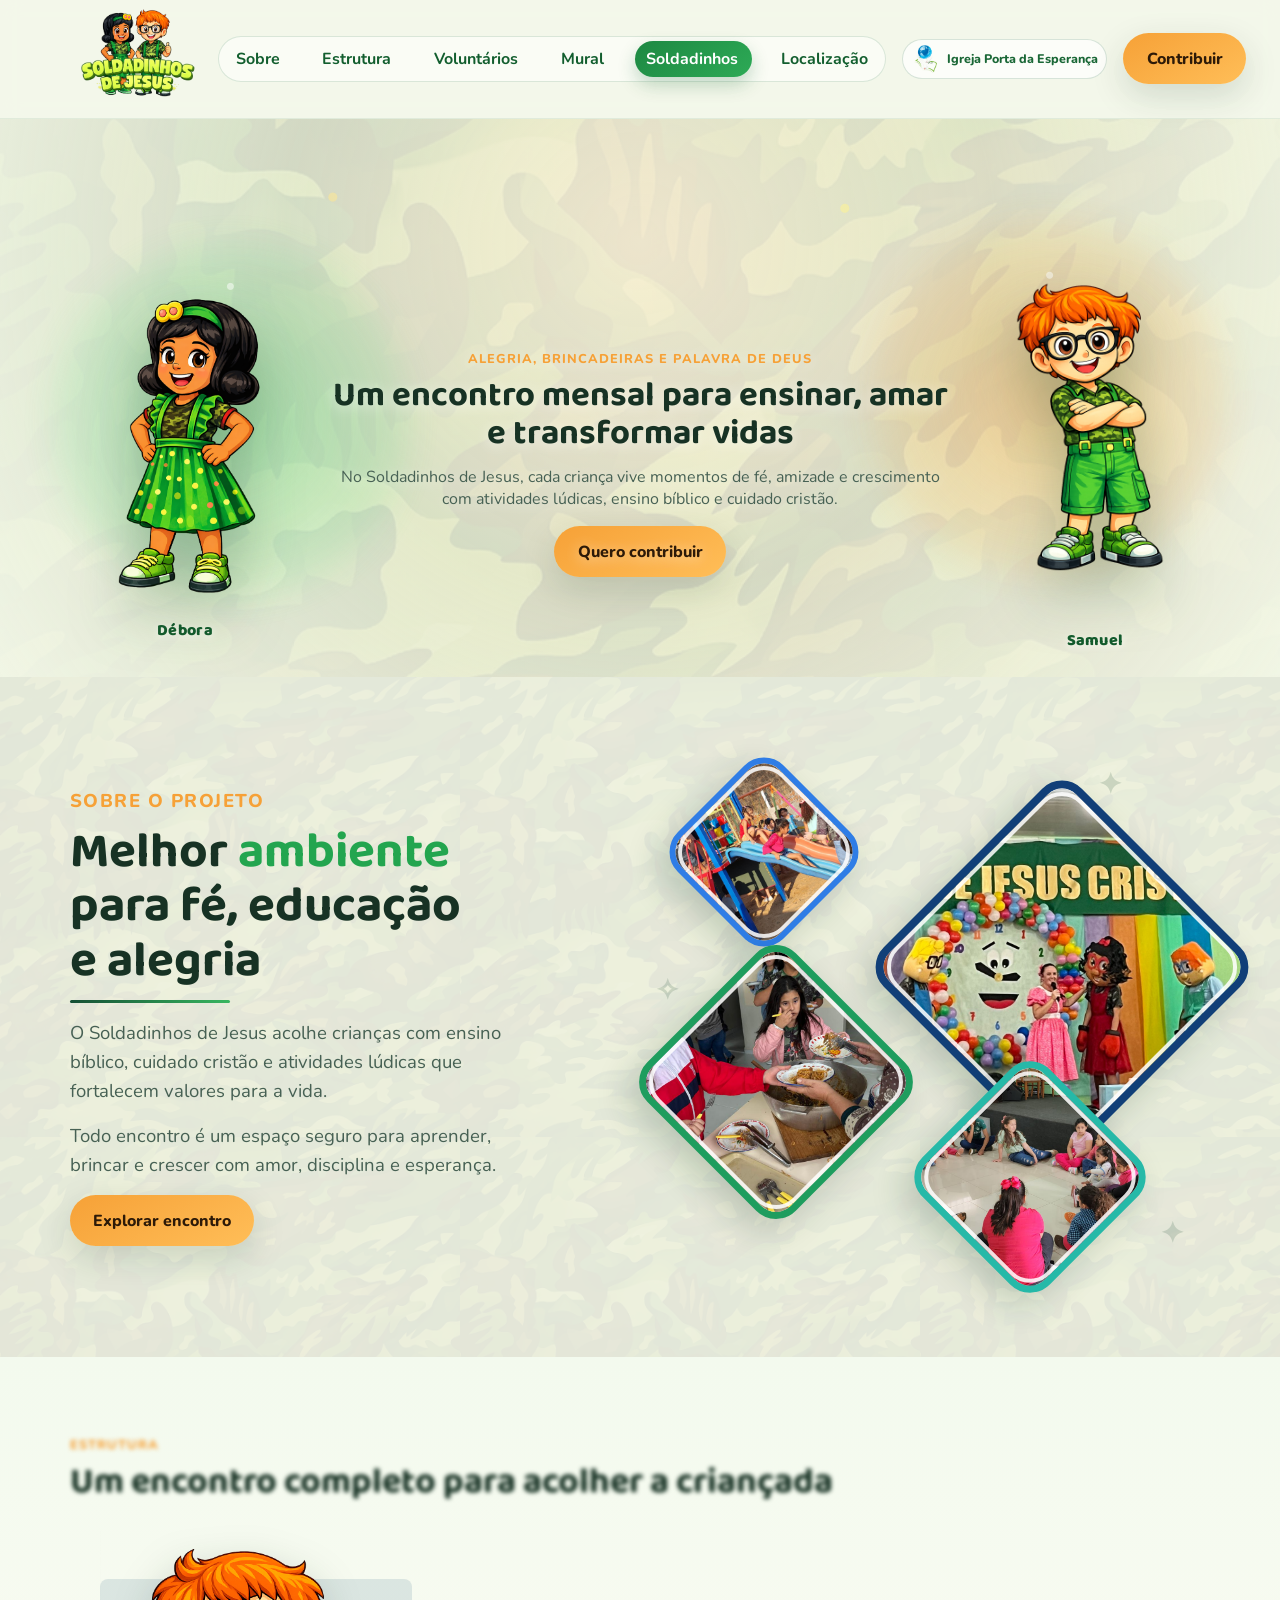
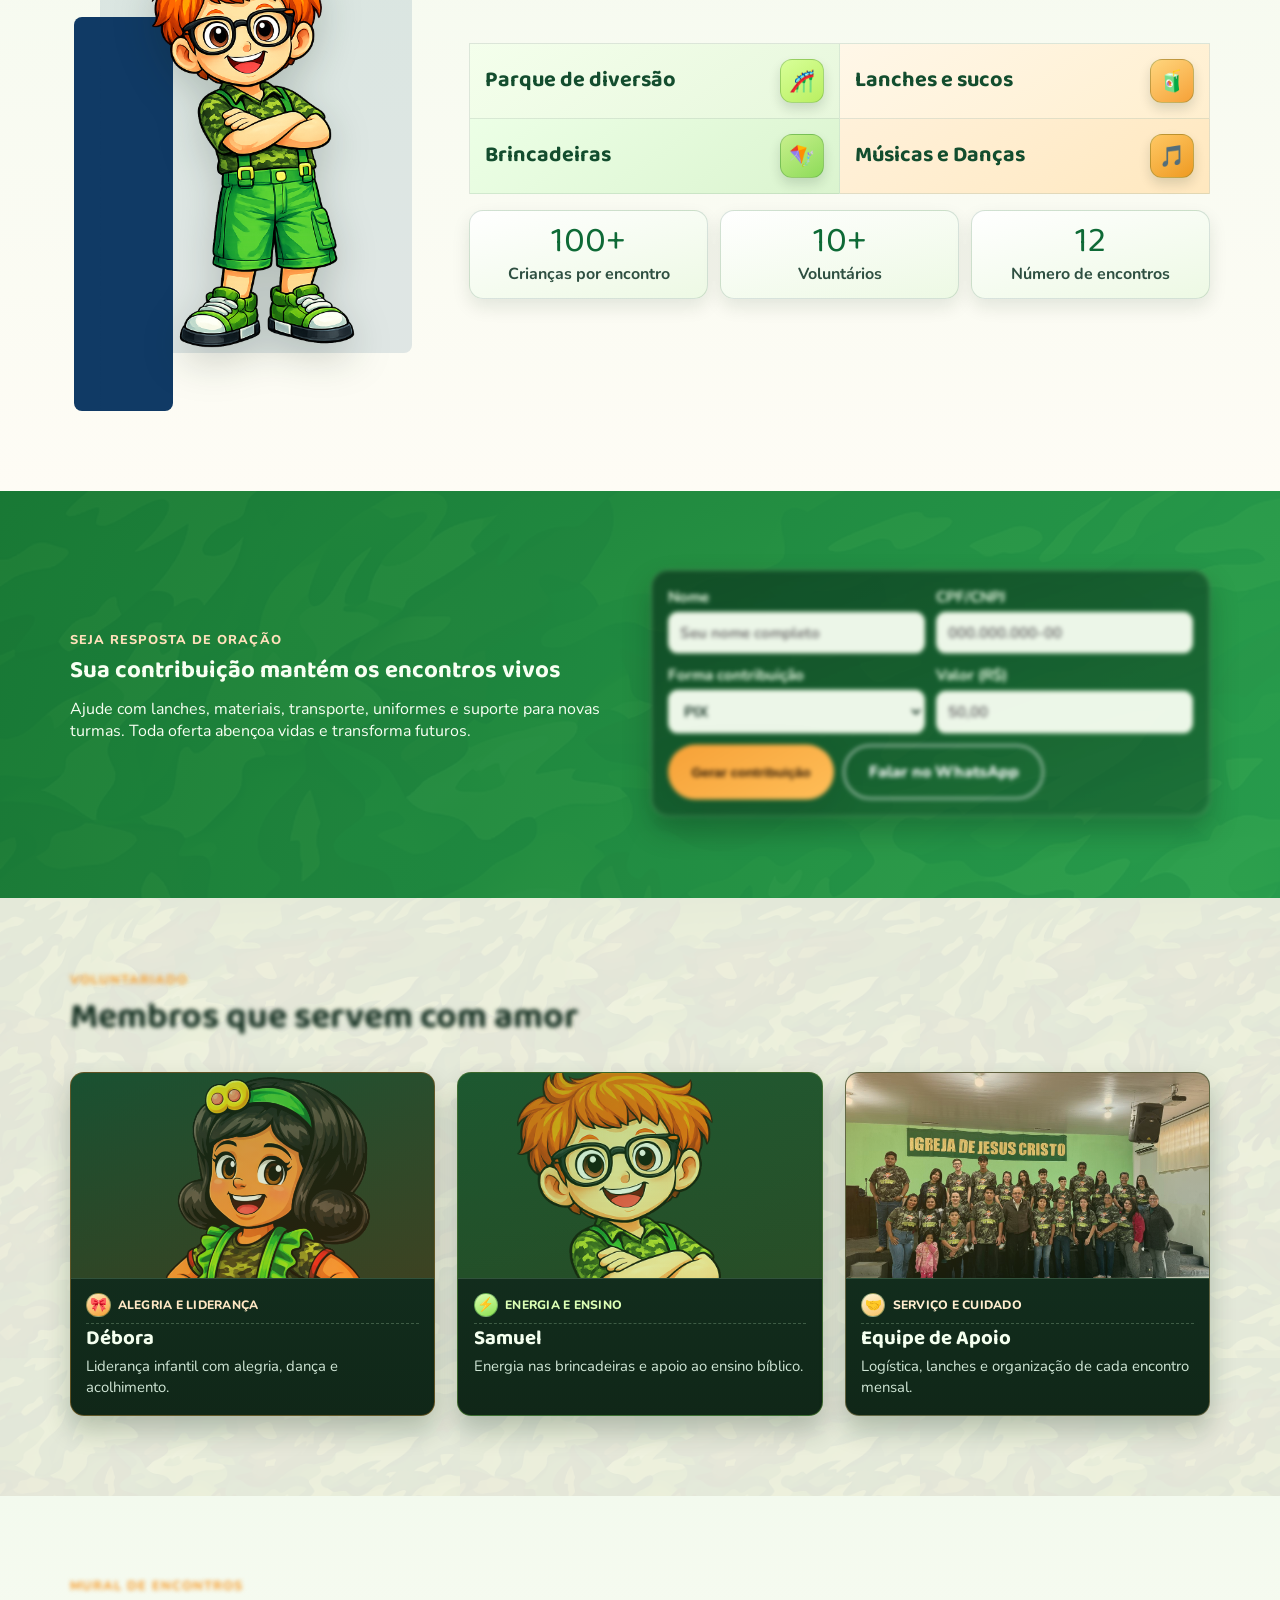
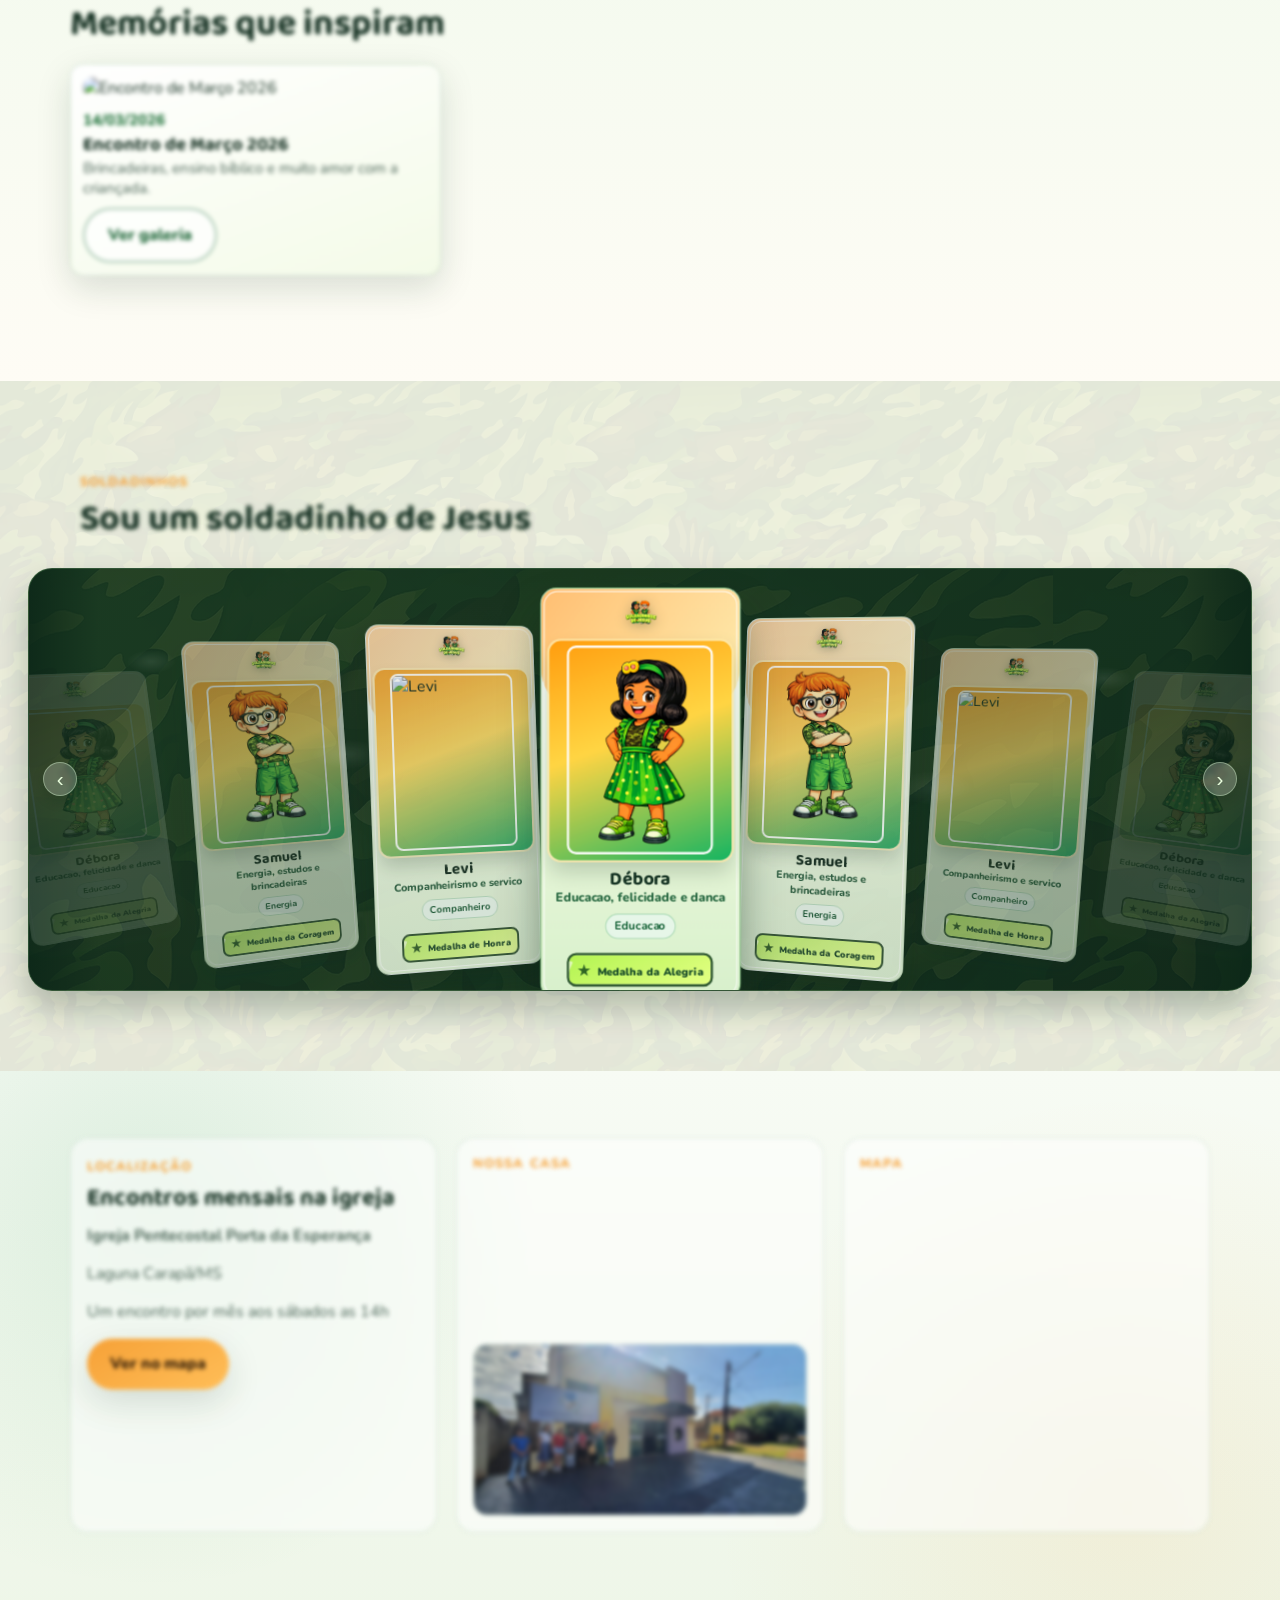
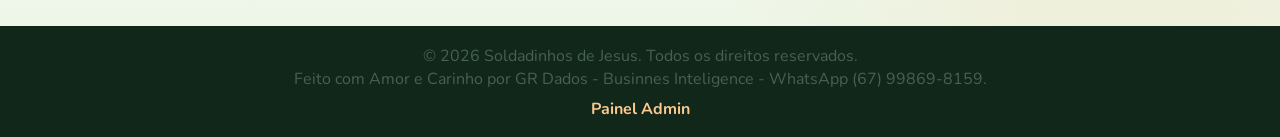
==== commit 2aab38c0: "Refina layout: estrutura com ícones, slider suave e ajustes de localização/login" ====
--- a/index.html
+++ b/index.html
@@ -30,10 +30,10 @@
         </button>
         <nav class="nav" id="mainNav">
           <a href="#sobre">Sobre</a>
+          <a href="#estrutura">Estrutura</a>
           <a href="#voluntarios">Voluntários</a>
           <a href="#encontros">Mural</a>
           <a href="#soldadinhos">Soldadinhos</a>
-          <a href="#blog">Blog</a>
           <a href="#localizacao">Localização</a>
           <span class="nav-indicator" aria-hidden="true"></span>
         </nav>
@@ -73,21 +73,24 @@
                   data-parallax
                   data-depth="0.55"
                 >
-                  <img src="assets/ester.png" alt="Ester" />
-                  <figcaption>Ester</figcaption>
+                  <img src="assets/ester.png" alt="Débora" />
+                  <figcaption>Débora</figcaption>
                 </figure>
 
                 <div class="hero-content" data-parallax data-depth="0.12">
                   <p class="eyebrow">Alegria, Brincadeiras e Palavra de Deus</p>
-                  <h1>Um encontro mensal para ensinar, amar e transformar vidas</h1>
+                  <h1>
+                    Um encontro mensal para ensinar, amar e transformar vidas
+                  </h1>
                   <p class="hero-sub">
-                    No Soldadinhos de Jesus, cada criança vive momentos de fé, amizade
-                    e crescimento com atividades lúdicas, ensino bíblico e cuidado
-                    cristão.
+                    No Soldadinhos de Jesus, cada criança vive momentos de fé,
+                    amizade e crescimento com atividades lúdicas, ensino bíblico
+                    e cuidado cristão.
                   </p>
                   <div class="hero-actions">
-                    <a href="#contribuir" class="btn btn-primary">Quero contribuir</a>
-                    <a href="#voluntarios" class="btn btn-outline">Quero servir</a>
+                    <a href="#contribuir" class="btn btn-primary"
+                      >Quero contribuir</a
+                    >
                   </div>
                 </div>
 
@@ -107,15 +110,23 @@
               <div class="container hero-meeting-stage">
                 <div class="hero-meeting-content">
                   <p class="eyebrow">Último encontro</p>
-                  <h2 id="heroLatestTitle">Uma tarde de alegria, comunhão e ensinamento bíblico</h2>
+                  <h2 id="heroLatestTitle">
+                    Uma tarde de alegria, comunhão e ensinamento bíblico
+                  </h2>
                   <p id="heroLatestSummary">
-                    Reviva os melhores momentos da criançada com fotos e vídeos especiais do nosso último encontro.
+                    Reviva os melhores momentos da criançada com fotos e vídeos
+                    especiais do nosso último encontro.
                   </p>
                   <div class="hero-actions hero-gallery-actions">
-                    <a href="gallery.html" class="btn btn-primary btn-pulse" id="heroLatestGalleryLink"
+                    <a
+                      href="gallery.html"
+                      class="btn btn-primary btn-pulse"
+                      id="heroLatestGalleryLink"
                       >Entrar na galeria</a
                     >
-                    <a href="#blog" class="btn btn-outline">Ver resumo do encontro</a>
+                    <a href="#encontros" class="btn btn-outline"
+                      >Ver mural de encontros</a
+                    >
                   </div>
                 </div>
               </div>
@@ -123,126 +134,124 @@
           </div>
         </div>
 
-        <div class="container hero-pagination-wrap">
+        <div class="hero-dots" role="tablist" aria-label="Navegação da hero">
           <button
-            class="hero-arrow"
-            id="heroPrev"
+            class="hero-dot is-active"
             type="button"
-            aria-label="Slide anterior"
-          >
-            ‹
-          </button>
-          <div class="hero-dots" role="tablist" aria-label="Navegação da hero">
-            <button
-              class="hero-dot is-active"
-              type="button"
-              data-slide="0"
-              aria-label="Slide 1"
-            ></button>
-            <button
-              class="hero-dot"
-              type="button"
-              data-slide="1"
-              aria-label="Slide 2"
-            ></button>
-          </div>
+            data-slide="0"
+            aria-label="Slide 1"
+          ></button>
           <button
-            class="hero-arrow"
-            id="heroNext"
+            class="hero-dot"
             type="button"
-            aria-label="Próximo slide"
-          >
-            ›
-          </button>
-        </div>
-      </section>
-
-      <section class="section metrics-section">
-        <div class="container metrics-grid">
-          <article class="metric-card">
-            <p class="metric-value">
-              <span class="counter" data-target="130">0</span>+
-            </p>
-            <h3>Crianças por mês</h3>
-            <p>Acolhidas em encontros com ensino bíblico e brincadeiras.</p>
-          </article>
-          <article class="metric-card">
-            <p class="metric-value">
-              <span class="counter" data-target="12">0</span>
-            </p>
-            <h3>Voluntários</h3>
-            <p>Servindo com amor no apoio às atividades e organização.</p>
-          </article>
-          <article class="metric-card">
-            <p class="metric-value">
-              <span class="counter" data-target="12">0</span>
-            </p>
-            <h3>Encontros no ano</h3>
-            <p>Momentos mensais de fé, diversão e cuidado com a criançada.</p>
-          </article>
+            data-slide="1"
+            aria-label="Slide 2"
+          ></button>
         </div>
       </section>
 
       <section id="sobre" class="section pattern-section">
         <div class="container">
-          <div class="section-head with-icon">
-            <img
-              src="assets/logo-soldadinhos.png"
-              alt="Logo Soldadinhos de Jesus"
-            />
-            <div>
+          <div class="about-edu">
+            <div class="about-edu-copy">
               <p class="eyebrow">Sobre o projeto</p>
-              <h2>Uma missão de cuidado, educação e fé</h2>
-            </div>
-          </div>
-          <div class="about-grid">
-            <article class="card themed-card">
-              <div class="about-visual icon-purpose" aria-hidden="true">
-                <svg viewBox="0 0 24 24" role="presentation">
-                  <path
-                    d="M12 21s-6.5-3.9-9-8.1C1.2 9.9 3 6 6.8 6c2 0 3.3 1.1 4.2 2.4C11.9 7.1 13.2 6 15.2 6 19 6 20.8 9.9 21 12.9 18.5 17.1 12 21 12 21z"
-                  />
-                </svg>
-              </div>
-              <h3>Propósito</h3>
+              <h2>Melhor <span>ambiente</span> para fé, educação e alegria</h2>
+              <div class="about-divider"></div>
               <p>
-                Levar o amor de Cristo às crianças, ensinando princípios
-                bíblicos e fortalecendo valores para a vida.
+                O Soldadinhos de Jesus acolhe crianças com ensino bíblico, cuidado
+                cristão e atividades lúdicas que fortalecem valores para a vida.
               </p>
-            </article>
-            <article class="card themed-card">
-              <div class="about-visual icon-method" aria-hidden="true">
-                <svg viewBox="0 0 24 24" role="presentation">
-                  <path d="M5 4h11l3 3v13H5V4zm11 0v4h4" />
-                  <path d="M8 12h8M8 15h6M8 9h4" />
-                </svg>
-              </div>
-              <h3>Como funciona</h3>
               <p>
-                Encontros mensais com dinâmicas, jogos, louvor, ensino bíblico e
-                atividades em grupo.
+                Todo encontro é um espaço seguro para aprender, brincar e crescer
+                com amor, disciplina e esperança.
               </p>
-            </article>
-            <article class="card themed-card">
-              <div class="about-visual icon-impact" aria-hidden="true">
-                <svg viewBox="0 0 24 24" role="presentation">
-                  <path d="M4 20v-6m6 6V8m6 12v-9m6 9V5" />
-                  <path d="M3 20h18" />
-                </svg>
-              </div>
-              <h3>Impacto</h3>
-              <p>
-                Fortalecimento familiar, desenvolvimento emocional e crescimento
-                espiritual da criançada.
-              </p>
-            </article>
+              <a href="#encontros" class="btn btn-primary">Explorar encontro</a>
+            </div>
+
+            <div class="about-edu-visual" aria-hidden="true">
+              <span class="about-icon about-icon-one">✦</span>
+              <span class="about-icon about-icon-two">✧</span>
+              <span class="about-icon about-icon-three">✦</span>
+
+              <div class="about-diamond about-diamond-small about-diamond-top">
+                <img src="assets/estrutura-2.jpeg" alt="" />
+              </div>
+              <div class="about-diamond about-diamond-big">
+                <img
+                  src="assets/estrutura-1.jpeg"
+                  alt=""
+                />
+              </div>
+              <div class="about-diamond about-diamond-mid">
+                <img
+                  src="assets/estrutura-3.jpeg"
+                  alt=""
+                />
+              </div>
+              <div class="about-diamond about-diamond-small about-diamond-bottom">
+                <img src="assets/estrutura-4.jpeg" alt="" />
+              </div>
+            </div>
+          </div>
+        </div>
+      </section>
+
+      <section id="estrutura" class="section section-soft">
+        <div class="container">
+          <div class="section-head">
+            <p class="eyebrow">Estrutura</p>
+            <h2>Um encontro completo para acolher a criançada</h2>
+          </div>
+
+          <div class="estrutura-wrap">
+            <div class="estrutura-visual">
+              <span class="estrutura-block estrutura-block-back"></span>
+              <span class="estrutura-block estrutura-block-front"></span>
+              <img src="assets/samuel.png" alt="Samuel no projeto Soldadinhos de Jesus" />
+            </div>
+
+            <div class="estrutura-content">
+              <div class="estrutura-grid">
+                <article class="estrutura-item estrutura-item-park">
+                  <h3>Parque de diversão</h3>
+                  <span class="estrutura-item-figure" aria-hidden="true">🎢</span>
+                </article>
+                <article class="estrutura-item estrutura-item-snacks">
+                  <h3>Lanches e sucos</h3>
+                  <span class="estrutura-item-figure" aria-hidden="true">🧃</span>
+                </article>
+                <article class="estrutura-item estrutura-item-games">
+                  <h3>Brincadeiras</h3>
+                  <span class="estrutura-item-figure" aria-hidden="true">🪁</span>
+                </article>
+                <article class="estrutura-item estrutura-item-music">
+                  <h3>Músicas e Danças</h3>
+                  <span class="estrutura-item-figure" aria-hidden="true">🎵</span>
+                </article>
+              </div>
+
+              <div class="estrutura-metrics">
+                <article class="estrutura-metric-card">
+                  <p class="estrutura-metric-value"><span class="counter" data-target="100">0</span>+</p>
+                  <p>Crianças por encontro</p>
+                </article>
+                <article class="estrutura-metric-card">
+                  <p class="estrutura-metric-value"><span class="counter" data-target="10">0</span>+</p>
+                  <p>Voluntários</p>
+                </article>
+                <article class="estrutura-metric-card">
+                  <p class="estrutura-metric-value"><span class="counter" data-target="12">0</span></p>
+                  <p>Número de encontros</p>
+                </article>
+              </div>
+            </div>
           </div>
         </div>
       </section>
 
       <section id="contribuir" class="section section-highlight">
         <div class="container contribute">
-          <div>
+          <div class="contribute-copy">
             <p class="eyebrow">Seja resposta de oração</p>
             <h2>Sua contribuição mantém os encontros vivos</h2>
             <p>
@@ -250,36 +259,169 @@
               novas turmas. Toda oferta abençoa vidas e transforma futuros.
             </p>
           </div>
-          <div class="contribute-actions">
-            <a href="#" class="btn btn-primary">Contribuir agora</a>
-            <a href="#" class="btn btn-outline-light">Falar no WhatsApp</a>
-          </div>
-        </div>
-      </section>
+          <div class="donation-panel">
+            <form id="donationForm" class="donation-form" novalidate>
+              <label>
+                Nome
+                <input
+                  id="donorName"
+                  type="text"
+                  required
+                  placeholder="Seu nome completo"
+                />
+              </label>
+              <label>
+                CPF/CNPJ
+                <input
+                  id="donorDocument"
+                  type="text"
+                  required
+                  placeholder="000.000.000-00"
+                />
+              </label>
+              <label>
+                Forma contribuição
+                <select id="donationMethod" required>
+                  <option value="pix">PIX</option>
+                  <option value="transferencia">Transferência</option>
+                </select>
+              </label>
+              <label>
+                Valor (R$)
+                <input
+                  id="donationValue"
+                  type="number"
+                  min="1"
+                  step="0.01"
+                  required
+                  placeholder="50,00"
+                />
+              </label>
+              <div class="donation-actions">
+                <button type="submit" class="btn btn-primary">
+                  Gerar contribuição
+                </button>
+                <a
+                  id="donationWhatsapp"
+                  href="#"
+                  class="btn btn-outline-light"
+                  target="_blank"
+                  rel="noopener noreferrer"
+                  >Falar no WhatsApp</a
+                >
+              </div>
+            </form>
+          </div>
+        </div>
+      </section>
+
+      <div class="payment-modal" id="paymentModal" aria-hidden="true">
+        <div class="payment-modal-backdrop" id="paymentModalBackdrop"></div>
+        <div
+          class="payment-modal-card"
+          role="dialog"
+          aria-modal="true"
+          aria-labelledby="paymentModalTitle"
+        >
+          <button
+            type="button"
+            class="payment-modal-close"
+            id="closePaymentModal"
+            aria-label="Fechar"
+          >
+            ×
+          </button>
+          <p class="eyebrow">Contribuição</p>
+          <h3 id="paymentModalTitle">Finalizar pagamento</h3>
+          <p id="donationSummary" class="donation-summary"></p>
+
+          <div class="donation-payment-grid">
+            <div class="pix-box" id="pixBox">
+              <p class="payment-title">Pagamento via PIX</p>
+              <img id="pixQrImage" alt="QR Code PIX para doação" />
+              <button id="copyPixCode" type="button" class="btn btn-outline-light">
+                Copiar PIX copia e cola
+              </button>
+            </div>
+            <div class="transfer-box" id="transferBox">
+              <p class="payment-title">Transferência bancária</p>
+              <a
+                id="transferLink"
+                href="#"
+                class="btn btn-outline-light"
+                target="_blank"
+                rel="noopener noreferrer"
+                >Abrir link de transferência</a
+              >
+              <p id="bankDetails" class="bank-details"></p>
+            </div>
+          </div>
+
+          <div class="receipt-confirm">
+            <button id="confirmReceipt" type="button" class="btn btn-primary">
+              Já realizei a contribuição
+            </button>
+            <span id="receiptStatus" class="receipt-status" aria-live="polite"></span>
+          </div>
+
+          <div class="proof-upload">
+            <label for="receiptFile">Enviar comprovante (opcional)</label>
+            <input id="receiptFile" type="file" accept="image/*,.pdf" />
+            <button id="sendReceiptProof" type="button" class="btn btn-outline-light">
+              Enviar comprovante
+            </button>
+          </div>
+        </div>
+      </div>
 
       <section id="voluntarios" class="section pattern-section">
         <div class="container">
           <div class="section-head">
             <p class="eyebrow">Voluntariado</p>
-            <h2>Servir também é um chamado</h2>
-          </div>
-          <div class="roles-grid">
-            <article class="card">
-              <h3>Recreação</h3>
-              <p>
-                Conduzir brincadeiras, dinâmicas e integração com as crianças.
-              </p>
+            <h2>Membros que servem com amor</h2>
+          </div>
+          <div class="member-grid">
+            <article class="member-card member-card-purple">
+              <div class="member-cover">
+                <img src="assets/ester.png" alt="Débora, voluntária do projeto" />
+              </div>
+              <div class="member-body">
+                <div class="member-meta">
+                  <span class="member-icon" aria-hidden="true">🎀</span>
+                  <span class="member-tag">Alegria e liderança</span>
+                </div>
+                <h3>Débora</h3>
+                <p>Liderança infantil com alegria, dança e acolhimento.</p>
+              </div>
             </article>
-            <article class="card">
-              <h3>Ensino bíblico</h3>
-              <p>
-                Apoiar os momentos de palavra com linguagem infantil e
-                acolhedora.
-              </p>
+            <article class="member-card member-card-cyan">
+              <div class="member-cover">
+                <img src="assets/samuel.png" alt="Samuel, voluntário do projeto" />
+              </div>
+              <div class="member-body">
+                <div class="member-meta">
+                  <span class="member-icon" aria-hidden="true">⚡</span>
+                  <span class="member-tag">Energia e ensino</span>
+                </div>
+                <h3>Samuel</h3>
+                <p>Energia nas brincadeiras e apoio ao ensino bíblico.</p>
+              </div>
             </article>
-            <article class="card">
-              <h3>Apoio logístico</h3>
-              <p>Organizar materiais, lanches e ambiente para cada encontro.</p>
+            <article class="member-card member-card-orange">
+              <div class="member-cover">
+                <img
+                  src="assets/equipe-apoio.jpeg"
+                  alt="Equipe de apoio do projeto"
+                />
+              </div>
+              <div class="member-body">
+                <div class="member-meta">
+                  <span class="member-icon" aria-hidden="true">🤝</span>
+                  <span class="member-tag">Serviço e cuidado</span>
+                </div>
+                <h3>Equipe de Apoio</h3>
+                <p>Logística, lanches e organização de cada encontro mensal.</p>
+              </div>
             </article>
           </div>
         </div>
@@ -295,107 +437,111 @@
         </div>
       </section>
 
-      <section id="soldadinhos" class="section pattern-section">
-        <div class="container">
+      <section id="soldadinhos" class="section pattern-section section-full">
+        <div class="container container-full">
           <div class="section-head with-duo">
             <div>
               <p class="eyebrow">Soldadinhos</p>
-              <h2>Sistema de carteirinha, pontos e estrelinhas</h2>
-            </div>
-            <img
-              src="assets/logo-soldadinhos.png"
-              alt="Logo Soldadinhos de Jesus"
-            />
-          </div>
-          <div class="gamification">
-            <article class="card themed-card">
-              <h3>Cadastro e carteirinha</h3>
-              <p>
-                Cada criança tem seu perfil com carteirinha e identificação para
-                os encontros.
-              </p>
-            </article>
-            <article class="card themed-card">
-              <h3>Pontuação por encontros</h3>
-              <p>
-                Participação, presença e atividades especiais geram pontos para
-                evolução.
-              </p>
-            </article>
-            <article class="card themed-card">
-              <h3>Estrelinhas por níveis</h3>
-              <p>
-                Os soldadinhos avançam de nível e recebem reconhecimento visual
-                no perfil.
-              </p>
-            </article>
-          </div>
-          <div
-            class="stars-preview"
-            aria-label="Prévia dos níveis de estrelinhas"
-          >
-            <span>Iniciante ★</span>
-            <span>Corajoso ★★</span>
-            <span>Guardião ★★★</span>
-            <span>Capitão ★★★★</span>
-            <span>Herói ★★★★★</span>
-          </div>
-        </div>
-      </section>
-
-      <section id="blog" class="section section-soft">
-        <div class="container">
-          <div class="section-head">
-            <p class="eyebrow">Blog</p>
-            <h2>Notícias e devocionais do projeto</h2>
-          </div>
-          <div class="blog-grid" id="summariesGrid"></div>
-        </div>
-      </section>
-
-      <section id="localizacao" class="section pattern-section">
-        <div class="container location">
-          <div>
+              <h2>Sou um soldadinho de Jesus</h2>
+            </div>
+          </div>
+          <div class="soldier-slider-window" id="soldierSliderWindow">
+            <button
+              type="button"
+              class="soldier-nav soldier-nav-side soldier-nav-left"
+              id="soldierPrev"
+              aria-label="Soldadinho anterior"
+            >
+              ‹
+            </button>
+            <div class="soldier-slider-track" id="soldierSliderTrack"></div>
+            <div class="soldier-clouds" aria-hidden="true"></div>
+            <button
+              type="button"
+              class="soldier-nav soldier-nav-side soldier-nav-right"
+              id="soldierNext"
+              aria-label="Próximo soldadinho"
+            >
+              ›
+            </button>
+          </div>
+        </div>
+      </section>
+
+      <section id="localizacao" class="section location-section">
+        <div class="container location location-three">
+          <div class="location-info">
             <p class="eyebrow">Localização</p>
             <h2>Encontros mensais na igreja</h2>
             <p><strong>Igreja Pentecostal Porta da Esperança</strong></p>
-            <p>Ponta Porã/MS</p>
-            <p>Um encontro ao mês aos sábados as 14h</p>
+            <p>Laguna Carapã/MS</p>
+            <p>Um encontro por mês aos sábados as 14h</p>
             <a
               href="https://www.google.com/maps/place/Igreja+Pentecostal+Porta+da+Esperan%C3%A7a/@-22.5552159,-55.1477672,127m/data=!3m1!1e3!4m6!3m5!1s0x9489eb57b8fd9975:0xda2abad186b873d4!8m2!3d-22.5551636!4d-55.1476536!16s%2Fg%2F11j8t0db0s?entry=ttu&g_ep=EgoyMDI2MDMyNC4wIKXMDSoASAFQAw%3D%3D"
               class="btn btn-primary"
               target="_blank"
               rel="noopener noreferrer"
-            >Ver no mapa</a>
-            <div class="church-logo-block">
-              <img
-                src="assets/logo-igreja-porta-esperanca.jpg"
-                alt="Logo Igreja Porta da Esperança"
-              />
-              <p>Igreja Porta da Esperança</p>
-            </div>
-          </div>
-          <div class="map-placeholder" aria-label="Mapa de localização da igreja">
-            <iframe
-              title="Mapa Igreja Pentecostal Porta da Esperança"
-              src="https://www.google.com/maps?q=-22.5551636,-55.1476536&z=18&output=embed"
-              loading="lazy"
-              referrerpolicy="no-referrer-when-downgrade"
-            ></iframe>
+                >Ver no mapa</a
+              >
+            </div>
+            <div class="location-brand-column">
+              <p class="eyebrow">Nossa Casa</p>
+              <div class="church-logo-block">
+                <img
+                  src="assets/logo-igreja-porta-esperanca.jpg"
+                  alt="Logo Igreja Porta da Esperança"
+                />
+                <p>Igreja Porta da Esperança</p>
+              </div>
+              <div class="church-facade-block">
+                <img
+                  src="assets/fachada-igreja.jpeg"
+                  alt="Fachada da Igreja Porta da Esperança"
+                />
+              </div>
+            </div>
+            <div class="location-map-column">
+              <p class="eyebrow">Mapa</p>
+              <div
+                class="map-placeholder"
+                aria-label="Mapa de localização da igreja"
+              >
+              <iframe
+                title="Mapa Igreja Pentecostal Porta da Esperança"
+                src="https://www.google.com/maps?q=-22.5551636,-55.1476536&z=18&output=embed"
+                loading="lazy"
+                referrerpolicy="no-referrer-when-downgrade"
+              ></iframe>
+            </div>
           </div>
         </div>
       </section>
     </main>
+
+    <button
+      type="button"
+      id="backToTop"
+      class="back-to-top"
+      aria-label="Voltar ao topo"
+      title="Voltar ao topo"
+    >
+      ↑ Topo
+    </button>
 
     <footer class="footer">
       <div class="container footer-wrap">
-        <p>
-          © <span id="currentYear"></span> Soldadinhos de Jesus. Todos os
-          direitos reservados.
-        </p>
+        <div class="footer-copy">
+          <p>
+            © <span id="currentYear"></span> Soldadinhos de Jesus. Todos os
+            direitos reservados.
+          </p>
+          <p>
+            Feito com Amor e Carinho por GR Dados - Businnes Inteligence -
+            WhatsApp (67) 99869-8159.
+          </p>
+        </div>
         <div class="footer-links">
-          <a href="admin.html">Painel Admin</a>
-          <a href="#inicio">Voltar ao topo</a>
+          <a href="login.html">Painel Admin</a>
         </div>
       </div>
     </footer>
--- a/styles.css
+++ b/styles.css
@@ -14,7 +14,7 @@
 }
 
 * { box-sizing: border-box; }
-html { scroll-behavior: smooth; }
+html { scroll-behavior: auto; }
 
 body {
   margin: 0;
@@ -27,6 +27,25 @@
 
 .container { width: min(1140px, 92%); margin: 0 auto; }
 .section { padding: 5rem 0; position: relative; }
+
+.section-full {
+  padding-left: 0;
+  padding-right: 0;
+}
+
+.container-full {
+  width: 100%;
+  max-width: 100%;
+  padding-left: clamp(14px, 2.2vw, 34px);
+  padding-right: clamp(14px, 2.2vw, 34px);
+}
+
+#soldadinhos .section-head {
+  width: min(1120px, 92%);
+  margin-left: auto;
+  margin-right: auto;
+}
+section[id] { scroll-margin-top: 108px; }
 
 .pattern-section::before {
   content: "";
@@ -68,6 +87,27 @@
 }
 
 p { margin: 0 0 1rem; color: var(--text-soft); }
+
+.scroll-reveal {
+  opacity: 0;
+  transform: translate3d(0, 34px, 0) scale(0.985);
+  filter: blur(2px);
+  transition:
+    opacity 0.68s cubic-bezier(0.22, 1, 0.36, 1),
+    transform 0.68s cubic-bezier(0.22, 1, 0.36, 1),
+    filter 0.68s cubic-bezier(0.22, 1, 0.36, 1);
+  transition-delay: calc(var(--reveal-order, 0) * 50ms);
+}
+
+.scroll-reveal.reveal-visible {
+  opacity: 1;
+  transform: translate3d(0, var(--scroll-parallax-y, 0px), 0) scale(1);
+  filter: blur(0);
+}
+
+.scroll-parallax-target {
+  --scroll-parallax-y: 0px;
+}
 
 .btn {
   display: inline-flex;
@@ -109,6 +149,7 @@
   backdrop-filter: blur(10px);
   background: rgba(243, 247, 234, 0.88);
   border-bottom: 1px solid rgba(17, 99, 49, 0.08);
+  transition: background-color 0.28s ease, min-height 0.28s ease, box-shadow 0.28s ease;
 }
 
 .nav-wrap {
@@ -117,12 +158,14 @@
   justify-content: space-between;
   gap: 1rem;
   min-height: 82px;
+  transition: min-height 0.28s ease, gap 0.28s ease;
 }
 
 .brand img {
   width: 132px;
   max-width: 45vw;
   object-fit: contain;
+  transition: width 0.28s ease;
 }
 
 .nav {
@@ -148,6 +191,24 @@
   transition: color 0.25s ease, transform 0.25s ease;
 }
 
+.topbar.topbar-compact {
+  background: rgba(243, 247, 234, 0.96);
+  box-shadow: 0 8px 20px rgba(11, 42, 24, 0.12);
+}
+
+.topbar.topbar-compact .nav-wrap {
+  min-height: 64px;
+  gap: 0.7rem;
+}
+
+.topbar.topbar-compact .brand img {
+  width: 104px;
+}
+
+.topbar.topbar-compact .nav a {
+  padding: 0.33rem 0.64rem;
+}
+
 .nav a:hover {
   transform: translateY(-2px);
 }
@@ -210,12 +271,12 @@
 .hero {
   position: relative;
   overflow: hidden;
-  padding: 0 0 4.6rem;
-  min-height: clamp(560px, calc(88vh - 82px), 760px);
+  padding: 0;
+  min-height: clamp(480px, calc(74vh - 72px), 640px);
 }
 
 .hero::after {
-  content: "";
+  content: none;
   position: absolute;
   left: -5%;
   right: -5%;
@@ -280,7 +341,7 @@
   position: relative;
   z-index: 2;
   overflow: hidden;
-  height: clamp(520px, calc(82vh - 90px), 690px);
+  height: clamp(450px, calc(70vh - 72px), 600px);
 }
 
 .hero-track {
@@ -291,13 +352,40 @@
 }
 
 .hero-slide {
-  min-width: 100%;
+  flex: 0 0 100%;
   height: 100%;
   position: relative;
+  overflow: hidden;
 }
 
 .hero-slide-meeting {
   height: 100%;
+  isolation: isolate;
+}
+
+.hero-slide-meeting::before {
+  content: "";
+  position: absolute;
+  inset: 0;
+  z-index: 1;
+  background:
+    radial-gradient(circle at 22% 78%, rgba(131, 255, 182, 0.16), transparent 34%),
+    radial-gradient(circle at 78% 18%, rgba(194, 255, 144, 0.13), transparent 30%);
+}
+
+.hero-slide-meeting::after {
+  content: "";
+  position: absolute;
+  right: clamp(22px, 5vw, 84px);
+  top: clamp(34px, 8vh, 84px);
+  width: clamp(120px, 14vw, 188px);
+  height: clamp(120px, 14vw, 188px);
+  border-radius: 26px;
+  transform: rotate(45deg);
+  border: 2px solid rgba(176, 246, 189, 0.3);
+  box-shadow: 0 0 0 1px rgba(255, 255, 255, 0.12) inset;
+  z-index: 1;
+  animation: gentleShapeFloat 4.2s ease-in-out infinite;
 }
 
 .hero-stage {
@@ -308,6 +396,7 @@
   align-items: center;
   gap: 0.5rem;
   height: 100%;
+  padding-top: 12px;
 }
 
 .hero-meeting-stage {
@@ -323,7 +412,7 @@
   position: absolute;
   inset: 0;
   background-image:
-    linear-gradient(130deg, rgba(12, 45, 27, 0.56), rgba(8, 28, 17, 0.42)),
+    linear-gradient(125deg, rgba(13, 74, 44, 0.75), rgba(9, 37, 24, 0.63)),
     url("https://images.unsplash.com/photo-1511895426328-dc8714191300?auto=format&fit=crop&w=1600&q=80");
   background-size: cover;
   background-position: center center;
@@ -334,9 +423,14 @@
   max-width: 760px;
   margin: 0 auto;
   text-align: center;
-  padding: 2rem 1rem;
+  padding: clamp(1.2rem, 2.8vw, 2.1rem) clamp(1rem, 2.6vw, 2rem);
   color: #eef8f1;
   text-shadow: 0 2px 18px rgba(0, 0, 0, 0.35);
+  border-radius: 18px;
+  background: linear-gradient(160deg, rgba(10, 58, 35, 0.55), rgba(14, 77, 45, 0.36));
+  border: 1px solid rgba(188, 244, 190, 0.24);
+  backdrop-filter: blur(2px);
+  animation: simpleCallIn 0.8s cubic-bezier(0.22, 1, 0.36, 1);
 }
 
 .hero-meeting-content .eyebrow {
@@ -346,10 +440,14 @@
 .hero-meeting-content h2 {
   color: #ffffff;
   font-size: clamp(2rem, 4vw, 3.4rem);
+  line-height: 1.05;
+  animation: simpleCallPulse 3.4s ease-in-out infinite;
 }
 
 .hero-meeting-content p {
   color: #e8f5ed;
+  max-width: 52ch;
+  margin-inline: auto;
 }
 
 .hero-content {
@@ -357,6 +455,7 @@
   padding: 1rem 1.1rem;
   max-width: 680px;
   margin: 0 auto;
+  margin-top: -8px;
   text-shadow: 0 2px 14px rgba(255, 255, 255, 0.62);
   background: transparent;
   border: 0;
@@ -407,12 +506,12 @@
   animation: floatCharacter 4.5s ease-in-out infinite;
   opacity: 0;
   transition: opacity 0.7s ease, transform 0.7s ease;
-  margin-top: -42px;
+  margin-top: -26px;
 }
 
 .hero-character img {
   width: min(100%, 500px);
-  max-height: 76vh;
+  max-height: 64vh;
   object-fit: contain;
   filter: drop-shadow(0 26px 28px rgba(17, 63, 32, 0.28));
   transition: transform 0.35s ease, filter 0.35s ease;
@@ -445,107 +544,32 @@
   color: #0f4824;
 }
 
-.metrics-section {
-  padding: 0;
-  margin-top: -72px;
-  background: transparent;
-  position: relative;
-  z-index: 5;
-}
-
-.hero-pagination-wrap {
+.hero-dots {
   position: absolute;
   left: 50%;
-  bottom: 112px;
+  bottom: 18px;
   transform: translateX(-50%);
-  display: flex;
-  align-items: center;
-  justify-content: center;
-  gap: 0.75rem;
-  z-index: 7;
-}
-
-.hero-arrow {
-  width: 38px;
-  height: 38px;
-  border-radius: 999px;
-  border: 0;
-  font-size: 1.7rem;
-  line-height: 1;
-  cursor: pointer;
-  background: rgba(255, 255, 255, 0.82);
-  color: #1c6e37;
-  box-shadow: 0 8px 15px rgba(12, 47, 29, 0.18);
-}
-
-.hero-dots {
-  display: flex;
+  display: none;
   align-items: center;
   gap: 0.45rem;
+  pointer-events: none;
+  z-index: 8;
 }
 
 .hero-dot {
   width: 12px;
   height: 12px;
   border-radius: 50%;
-  border: 0;
-  background: rgba(20, 94, 45, 0.28);
+  border: 2px solid #355b33;
+  background: rgba(219, 240, 190, 0.85);
   cursor: pointer;
+  transition: transform 0.2s ease, background-color 0.2s ease, border-color 0.2s ease;
 }
 
 .hero-dot.is-active {
-  background: #1f8f45;
-  transform: scale(1.12);
-}
-
-.metrics-grid {
-  display: grid;
-  grid-template-columns: repeat(3, minmax(0, 1fr));
-  gap: 1rem;
-  align-items: stretch;
-}
-
-.metric-card {
-  background: linear-gradient(165deg, #ffffff, #f3fde8);
-  border: 1px solid rgba(25, 113, 51, 0.18);
-  border-radius: 18px;
-  padding: 1.15rem 1rem;
-  box-shadow: var(--shadow);
-  transition: transform 0.25s ease, box-shadow 0.25s ease;
-  opacity: 0;
-  transform: translateY(20px);
-}
-
-.metrics-section + .section {
-  padding-top: 8rem;
-}
-
-.metric-card.revealed {
-  opacity: 1;
-  transform: translateY(0);
-  transition: opacity 0.6s ease, transform 0.6s ease;
-}
-
-.metric-card:hover {
-  transform: translateY(-6px);
-  box-shadow: 0 18px 34px rgba(20, 80, 42, 0.2);
-}
-
-.metric-value {
-  margin: 0 0 0.2rem;
-  font-family: "Baloo 2", cursive;
-  font-size: clamp(2rem, 3vw, 2.6rem);
-  font-weight: 800;
-  color: #13612f;
-  line-height: 1;
-}
-
-.metric-card h3 {
-  margin: 0 0 0.35rem;
-}
-
-.metric-card p {
-  margin: 0;
+  background: #b8f25b;
+  border-color: #2b4f2e;
+  transform: scale(1.18);
 }
 
 .section-head { margin-bottom: 1.5rem; position: relative; z-index: 2; }
@@ -571,6 +595,131 @@
 }
 
 .with-duo img { width: 140px; object-fit: contain; }
+
+.about-edu {
+  position: relative;
+  z-index: 2;
+  display: grid;
+  grid-template-columns: minmax(320px, 1fr) minmax(340px, 1fr);
+  gap: clamp(1rem, 3vw, 2.4rem);
+  align-items: center;
+}
+
+.about-edu-copy h2 {
+  max-width: 14ch;
+  font-size: clamp(2rem, 4vw, 3.1rem);
+  margin-bottom: 0.7rem;
+}
+
+.about-edu-copy h2 span {
+  color: #23a54f;
+}
+
+.about-divider {
+  width: 160px;
+  height: 3px;
+  border-radius: 999px;
+  background: linear-gradient(90deg, #154f34, #38b760);
+  margin: 0.35rem 0 1rem;
+}
+
+.about-edu-copy p {
+  max-width: 40ch;
+  font-size: 1.16rem;
+  line-height: 1.55;
+}
+
+.about-edu-visual {
+  position: relative;
+  min-height: 520px;
+}
+
+.about-diamond {
+  position: absolute;
+  border-radius: 28px;
+  overflow: hidden;
+  transform: rotate(45deg);
+  background: #fff;
+  box-shadow: 0 16px 34px rgba(16, 56, 34, 0.2);
+}
+
+.about-diamond::before {
+  content: "";
+  position: absolute;
+  inset: 0;
+  border: 4px solid rgba(255, 255, 255, 0.86);
+  border-radius: 28px;
+  z-index: 2;
+  pointer-events: none;
+}
+
+.about-diamond img {
+  width: 145%;
+  height: 145%;
+  object-fit: cover;
+  transform: rotate(-45deg) scale(1.06);
+  transform-origin: center;
+  margin: -22%;
+}
+
+.about-diamond-top img {
+  object-position: center top;
+}
+
+.about-diamond-big img {
+  object-position: center center;
+}
+
+.about-diamond-mid img {
+  object-position: center center;
+}
+
+.about-diamond-bottom img {
+  object-position: center center;
+}
+
+.about-diamond-top {
+  width: 150px;
+  height: 150px;
+  top: 20px;
+  left: 30px;
+  border: 6px solid #2f7de6;
+}
+
+.about-diamond-big {
+  width: 280px;
+  height: 280px;
+  top: 70px;
+  right: 8px;
+  border: 8px solid #113f78;
+}
+
+.about-diamond-mid {
+  width: 210px;
+  height: 210px;
+  top: 220px;
+  left: 12px;
+  border: 7px solid #1e9d5e;
+}
+
+.about-diamond-bottom {
+  width: 180px;
+  height: 180px;
+  bottom: 10px;
+  right: 90px;
+  border: 7px solid #26b9a8;
+}
+
+.about-icon {
+  position: absolute;
+  color: rgba(18, 68, 46, 0.16);
+  font-size: 1.8rem;
+  font-weight: 800;
+}
+
+.about-icon-one { top: 8px; right: 88px; }
+.about-icon-two { top: 214px; left: -4px; }
+.about-icon-three { bottom: 24px; right: 26px; }
 
 .about-grid,
 .roles-grid,
@@ -590,6 +739,308 @@
   padding: 1.2rem;
 }
 
+.member-grid {
+  position: relative;
+  z-index: 2;
+  display: grid;
+  grid-template-columns: repeat(3, minmax(0, 1fr));
+  gap: 1.4rem;
+}
+
+.member-card {
+  border-radius: 14px;
+  overflow: hidden;
+  background: linear-gradient(180deg, #153524, #102718);
+  border: 1px solid rgba(180, 224, 190, 0.26);
+  box-shadow: 0 14px 26px rgba(8, 40, 20, 0.24);
+  transform: translateY(0);
+  transition: transform 0.25s ease, box-shadow 0.25s ease;
+}
+
+.member-card:hover {
+  transform: translateY(-6px);
+  box-shadow: 0 18px 30px rgba(8, 40, 20, 0.34);
+}
+
+.member-cover {
+  position: relative;
+  height: 205px;
+  overflow: hidden;
+}
+
+.member-cover img {
+  width: 100%;
+  height: 100%;
+  object-fit: cover;
+  object-position: center 16%;
+  filter: contrast(1.03) saturate(1.04);
+}
+
+.member-cover::after {
+  content: "";
+  position: absolute;
+  inset: 0;
+  opacity: 0.52;
+}
+
+.member-card-purple .member-cover::after {
+  background: linear-gradient(160deg, rgba(34, 140, 77, 0.62), rgba(246, 161, 55, 0.36));
+}
+
+.member-card-cyan .member-cover::after {
+  background: linear-gradient(160deg, rgba(44, 159, 73, 0.64), rgba(141, 225, 83, 0.35));
+}
+
+.member-card-orange .member-cover::after {
+  background: linear-gradient(160deg, rgba(246, 161, 55, 0.62), rgba(18, 94, 46, 0.4));
+}
+
+.member-card-purple .member-cover img {
+  object-position: center 8%;
+}
+
+.member-card-cyan .member-cover img {
+  object-position: center 8%;
+}
+
+.member-card-orange .member-cover img {
+  object-position: center 33%;
+}
+
+.member-card-purple {
+  border-color: rgba(246, 161, 55, 0.34);
+}
+
+.member-card-cyan {
+  border-color: rgba(141, 225, 83, 0.34);
+}
+
+.member-card-orange {
+  border-color: rgba(235, 198, 128, 0.36);
+}
+
+.member-body {
+  padding: 0.88rem 0.95rem 1.02rem;
+  border-top: 1px solid rgba(174, 227, 183, 0.2);
+}
+
+.member-meta {
+  display: flex;
+  align-items: center;
+  gap: 0.45rem;
+  margin: 0 0 0.34rem;
+}
+
+.member-icon {
+  display: inline-flex;
+  align-items: center;
+  justify-content: center;
+  width: 1.52rem;
+  height: 1.52rem;
+  border-radius: 999px;
+  font-size: 0.86rem;
+  background: linear-gradient(160deg, #d7ff8a, #f6a137);
+  color: #0f4b2a;
+  border: 1px solid rgba(16, 84, 45, 0.42);
+}
+
+.member-tag {
+  display: inline-flex;
+  align-items: center;
+  font-size: 0.76rem;
+  font-weight: 800;
+  color: #d6ff9b;
+  letter-spacing: 0.02em;
+  text-transform: uppercase;
+}
+
+.member-body h3 {
+  margin: 0 0 0.35rem;
+  color: #f4ffef;
+  font-size: 1.28rem;
+  padding-top: 0.26rem;
+  border-top: 1px dashed rgba(188, 230, 187, 0.26);
+}
+
+.member-body p {
+  margin: 0;
+  color: rgba(224, 245, 229, 0.92);
+  font-size: 0.93rem;
+  line-height: 1.45;
+}
+
+.member-card-purple .member-icon {
+  background: linear-gradient(160deg, #ffe7b9, #f6a137);
+}
+
+.member-card-cyan .member-icon {
+  background: linear-gradient(160deg, #dbffaf, #8de153);
+}
+
+.member-card-orange .member-icon {
+  background: linear-gradient(160deg, #fff4d7, #f6c165);
+}
+
+.member-card-purple .member-tag {
+  color: #ffe8c4;
+}
+
+.member-card-cyan .member-tag {
+  color: #dcffb5;
+}
+
+.member-card-orange .member-tag {
+  color: #ffeecf;
+}
+
+.estrutura-wrap {
+  display: grid;
+  grid-template-columns: minmax(280px, 380px) 1fr;
+  gap: 1.2rem;
+  align-items: center;
+}
+
+.estrutura-visual {
+  position: relative;
+  min-height: 430px;
+  display: grid;
+  place-items: end center;
+}
+
+.estrutura-block {
+  position: absolute;
+  border-radius: 8px;
+}
+
+.estrutura-block-back {
+  width: 82%;
+  height: 78%;
+  left: 8%;
+  top: 10%;
+  background: rgba(17, 74, 118, 0.12);
+}
+
+.estrutura-block-front {
+  width: 26%;
+  height: 82%;
+  left: 1%;
+  bottom: 0;
+  background: #103a65;
+}
+
+.estrutura-visual img {
+  position: relative;
+  z-index: 2;
+  width: min(100%, 320px);
+  height: auto;
+  object-fit: contain;
+  filter: drop-shadow(0 14px 20px rgba(8, 31, 17, 0.2));
+}
+
+.estrutura-content {
+  display: grid;
+  gap: 1rem;
+}
+
+.estrutura-grid {
+  display: grid;
+  grid-template-columns: repeat(2, minmax(0, 1fr));
+  gap: 0;
+  border-top: 1px solid rgba(20, 74, 47, 0.12);
+  border-left: 1px solid rgba(20, 74, 47, 0.12);
+}
+
+.estrutura-item {
+  padding: 0.95rem 0.95rem;
+  border-right: 1px solid rgba(20, 74, 47, 0.12);
+  border-bottom: 1px solid rgba(20, 74, 47, 0.12);
+  background: linear-gradient(180deg, #ffffff, #f8fdf2);
+  display: flex;
+  align-items: center;
+  justify-content: space-between;
+  gap: 0.6rem;
+}
+
+.estrutura-item h3 {
+  margin: 0;
+  font-size: clamp(1.08rem, 1.7vw, 1.45rem);
+  color: #134d2e;
+}
+
+.estrutura-item-figure {
+  flex: 0 0 auto;
+  width: 44px;
+  height: 44px;
+  border-radius: 12px;
+  display: inline-flex;
+  align-items: center;
+  justify-content: center;
+  font-size: 1.3rem;
+  border: 1px solid rgba(18, 94, 46, 0.24);
+  box-shadow: 0 6px 12px rgba(9, 37, 21, 0.14);
+}
+
+.estrutura-item-park {
+  background: linear-gradient(145deg, #f4ffec, #e7f7dc);
+}
+
+.estrutura-item-park .estrutura-item-figure {
+  background: linear-gradient(145deg, #d8ff98, #b9ef61);
+}
+
+.estrutura-item-games {
+  background: linear-gradient(145deg, #ecffe6, #dbf4cf);
+}
+
+.estrutura-item-games .estrutura-item-figure {
+  background: linear-gradient(145deg, #c8f08c, #8ddb59);
+}
+
+.estrutura-item-snacks {
+  background: linear-gradient(145deg, #fff7e8, #ffefcf);
+}
+
+.estrutura-item-snacks .estrutura-item-figure {
+  background: linear-gradient(145deg, #ffd67e, #f6a137);
+}
+
+.estrutura-item-music {
+  background: linear-gradient(145deg, #fff1da, #ffe8bf);
+}
+
+.estrutura-item-music .estrutura-item-figure {
+  background: linear-gradient(145deg, #ffc864, #ee9a22);
+}
+
+.estrutura-metrics {
+  display: grid;
+  grid-template-columns: repeat(3, minmax(0, 1fr));
+  gap: 0.75rem;
+}
+
+.estrutura-metric-card {
+  border-radius: 14px;
+  border: 1px solid rgba(20, 84, 51, 0.16);
+  background: linear-gradient(165deg, #ffffff, #edf9e4);
+  padding: 0.8rem;
+  text-align: center;
+  box-shadow: 0 8px 18px rgba(10, 41, 24, 0.1);
+}
+
+.estrutura-metric-value {
+  margin: 0 0 0.2rem;
+  font-family: "Baloo 2", cursive;
+  font-size: clamp(1.8rem, 2.8vw, 2.3rem);
+  color: #0e6a36;
+  line-height: 1;
+}
+
+.estrutura-metric-card p:last-child {
+  margin: 0;
+  color: #2e4f41;
+  font-weight: 700;
+}
+
 .about-visual {
   width: 54px;
   height: 54px;
@@ -635,15 +1086,42 @@
   stroke: #245f96;
 }
 
+.icon-fun {
+  background: linear-gradient(145deg, #fff2c8, #fff9e7);
+  border: 1px solid rgba(190, 143, 34, 0.25);
+}
+
+.icon-fun svg {
+  stroke: #a0731e;
+}
+
+.icon-bible {
+  background: linear-gradient(145deg, #dff2ff, #eef8ff);
+  border: 1px solid rgba(46, 115, 171, 0.24);
+}
+
+.icon-bible svg {
+  stroke: #2a6597;
+}
+
+.icon-support {
+  background: linear-gradient(145deg, #e1f8e2, #f0fdf1);
+  border: 1px solid rgba(30, 127, 59, 0.24);
+}
+
+.icon-support svg {
+  stroke: #1d7440;
+}
+
 .themed-card {
   border: 1px solid rgba(34, 130, 58, 0.18);
   background: linear-gradient(180deg, #ffffff, #f6fff0);
 }
 
 .contribute {
-  display: flex;
-  justify-content: space-between;
-  gap: 1.2rem;
+  display: grid;
+  grid-template-columns: minmax(320px, 1fr) minmax(420px, 1fr);
+  gap: 1.4rem;
   align-items: center;
 }
 
@@ -651,10 +1129,209 @@
 .contribute h2 { color: #f7fff2; }
 .contribute .eyebrow { color: #ffe1bb; }
 
-.contribute-actions {
+.contribute-copy {
+  max-width: 560px;
+  display: grid;
+  align-content: center;
+  min-height: 100%;
+}
+
+.donation-panel {
+  background: linear-gradient(160deg, rgba(12, 56, 30, 0.74), rgba(21, 86, 44, 0.58));
+  border: 1px solid rgba(204, 244, 186, 0.32);
+  border-radius: 18px;
+  padding: 1rem;
+  box-shadow: 0 14px 28px rgba(8, 32, 18, 0.28);
+  align-self: center;
+}
+
+.donation-form {
+  display: grid;
+  grid-template-columns: repeat(2, minmax(0, 1fr));
+  gap: 0.7rem;
+}
+
+.donation-form label {
+  display: grid;
+  gap: 0.32rem;
+  font-weight: 700;
+  color: #f0ffe9;
+  font-size: 0.95rem;
+}
+
+.donation-form input,
+.donation-form select {
+  width: 100%;
+  border: 1px solid rgba(194, 233, 177, 0.4);
+  border-radius: 10px;
+  padding: 0.62rem 0.7rem;
+  font: inherit;
+  background: rgba(249, 255, 243, 0.95);
+  color: #163426;
+}
+
+.donation-actions {
+  grid-column: 1 / -1;
   display: flex;
+  gap: 0.6rem;
+  flex-wrap: wrap;
+}
+
+.donation-result {
+  margin-top: 0.8rem;
+  border-top: 1px solid rgba(207, 244, 192, 0.28);
+  padding-top: 0.8rem;
+  display: grid;
   gap: 0.7rem;
+}
+
+.donation-summary {
+  margin: 0 0 0.6rem;
+  color: #f5ffef;
+  font-weight: 700;
+}
+
+.donation-payment-grid {
+  display: grid;
+  grid-template-columns: 1fr 1fr;
+  gap: 0.7rem;
+  align-items: stretch;
+}
+
+.donation-payment-grid.single-method {
+  grid-template-columns: minmax(0, 1fr);
+}
+
+.pix-box,
+.transfer-box {
+  border-radius: 12px;
+  border: 1px solid rgba(193, 237, 177, 0.34);
+  background: rgba(15, 61, 33, 0.56);
+  padding: 0.7rem;
+}
+
+.donation-payment-grid > [hidden] {
+  display: none !important;
+}
+
+.payment-title {
+  margin: 0 0 0.45rem;
+  color: #f4ffe8;
+  font-weight: 800;
+}
+
+#pixQrImage {
+  width: min(100%, 180px);
+  aspect-ratio: 1 / 1;
+  object-fit: contain;
+  border-radius: 10px;
+  border: 1px solid rgba(208, 239, 185, 0.4);
+  background: #fff;
+  margin-bottom: 0.55rem;
+}
+
+.bank-details {
+  margin: 0.6rem 0 0;
+  color: #e8f7df;
+  font-size: 0.9rem;
+  line-height: 1.45;
+}
+
+.receipt-confirm {
+  display: flex;
+  gap: 0.6rem;
+  align-items: center;
   flex-wrap: wrap;
+}
+
+.receipt-status {
+  min-height: 30px;
+  padding: 0.35rem 0.6rem;
+  border-radius: 8px;
+  display: inline-flex;
+  align-items: center;
+  font-weight: 800;
+  color: #123f23;
+  background: #d8f8c8;
+}
+
+.receipt-status.error {
+  color: #8a2424;
+  background: #ffe1e1;
+}
+
+.payment-modal {
+  position: fixed;
+  inset: 0;
+  z-index: 1200;
+  display: none;
+}
+
+.payment-modal.is-open {
+  display: block;
+}
+
+.payment-modal-backdrop {
+  position: absolute;
+  inset: 0;
+  background: rgba(4, 22, 12, 0.62);
+  backdrop-filter: blur(3px);
+}
+
+.payment-modal-card {
+  position: relative;
+  width: min(760px, calc(100% - 24px));
+  max-height: calc(100vh - 36px);
+  overflow: auto;
+  margin: 18px auto;
+  background: linear-gradient(170deg, #0e4f2a, #17773f);
+  border: 1px solid rgba(213, 245, 197, 0.35);
+  border-radius: 18px;
+  box-shadow: 0 24px 48px rgba(6, 29, 16, 0.42);
+  padding: 1rem;
+}
+
+.payment-modal-card h3 {
+  margin: 0 0 0.3rem;
+  color: #f5fff0;
+}
+
+.payment-modal-close {
+  position: sticky;
+  float: right;
+  top: 0;
+  border: 0;
+  border-radius: 999px;
+  width: 34px;
+  height: 34px;
+  cursor: pointer;
+  font-size: 1.2rem;
+  color: #0f522c;
+  background: #e7f8de;
+}
+
+.proof-upload {
+  margin-top: 0.7rem;
+  border-top: 1px dashed rgba(215, 244, 204, 0.34);
+  padding-top: 0.7rem;
+  display: flex;
+  gap: 0.6rem;
+  align-items: center;
+  flex-wrap: wrap;
+  color: #f0ffe9;
+  font-weight: 700;
+}
+
+.proof-upload input[type="file"] {
+  background: rgba(248, 255, 242, 0.95);
+  color: #173f2a;
+  border: 1px solid rgba(204, 236, 184, 0.4);
+  border-radius: 8px;
+  padding: 0.3rem;
+}
+
+body.modal-open {
+  overflow: hidden;
 }
 
 .media-grid {
@@ -765,6 +1442,341 @@
 
 .post-card a { font-weight: 800; color: var(--brand-dark); }
 
+.soldier-slider-window {
+  position: relative;
+  overflow: hidden;
+  border-radius: 24px;
+  background:
+    linear-gradient(145deg, rgba(22, 56, 35, 0.88), rgba(13, 43, 28, 0.9)),
+    url("assets/fundo-camuflado.png");
+  padding: 1rem 1.2rem 0.65rem;
+  border: 1px solid rgba(136, 192, 132, 0.24);
+  box-shadow: 0 18px 32px rgba(9, 30, 19, 0.25);
+}
+
+.soldier-slider-track {
+  position: relative;
+  z-index: 4;
+  display: flex;
+  align-items: center;
+  justify-content: center;
+  gap: 0.65rem;
+  padding: 0.25rem 0.2rem 0.05rem;
+  perspective: 1200px;
+  transform-style: preserve-3d;
+}
+
+.soldier-slider-track.rotate-cw {
+  animation: soldierRotateCw 0.78s cubic-bezier(0.2, 0.7, 0.2, 1);
+}
+
+.soldier-slider-track.rotate-ccw {
+  animation: soldierRotateCcw 0.78s cubic-bezier(0.2, 0.7, 0.2, 1);
+}
+
+.soldier-clouds {
+  position: absolute;
+  inset: 0;
+  z-index: 5;
+  pointer-events: none;
+  opacity: 0.22;
+  mix-blend-mode: screen;
+  background:
+    radial-gradient(34px 16px at 10% 22%, rgba(233, 255, 222, 0.42), transparent 70%),
+    radial-gradient(48px 20px at 26% 44%, rgba(242, 255, 234, 0.38), transparent 72%),
+    radial-gradient(42px 18px at 52% 30%, rgba(227, 255, 216, 0.34), transparent 72%),
+    radial-gradient(52px 22px at 74% 52%, rgba(236, 255, 225, 0.3), transparent 74%),
+    radial-gradient(38px 16px at 88% 26%, rgba(245, 255, 238, 0.36), transparent 70%);
+  animation: cloudDrift 16s linear infinite;
+}
+
+.soldier-slider-track.rotate-cw + .soldier-clouds,
+.soldier-slider-track.rotate-ccw + .soldier-clouds {
+  opacity: 0.38;
+  animation-duration: 8s;
+}
+
+.soldier-slider-window::before,
+.soldier-slider-window::after {
+  content: "";
+  position: absolute;
+  top: 0;
+  bottom: 0;
+  width: 70px;
+  z-index: 3;
+  pointer-events: none;
+}
+
+.soldier-slider-window::before {
+  left: 0;
+  background: linear-gradient(90deg, rgba(12, 39, 24, 0.85), rgba(12, 39, 24, 0));
+}
+
+.soldier-slider-window::after {
+  right: 0;
+  background: linear-gradient(270deg, rgba(12, 39, 24, 0.85), rgba(12, 39, 24, 0));
+}
+
+.soldier-card {
+  position: relative;
+  flex: 0 0 clamp(145px, 13.5vw, 190px);
+  display: grid;
+  grid-template-columns: 1fr;
+  gap: 0.5rem;
+  align-items: center;
+  background: linear-gradient(180deg, #fbfdff 0%, #eaf8dc 56%, #d9efce 100%);
+  border-radius: 14px;
+  padding: 0.5rem 0.45rem 0.62rem;
+  border: 1px solid rgba(33, 77, 48, 0.18);
+  box-shadow: 0 10px 20px rgba(11, 35, 22, 0.22);
+  transform: scale(0.84) rotateY(0deg);
+  opacity: 0.66;
+  filter: saturate(0.82);
+  transition: transform 0.62s cubic-bezier(0.2, 0.7, 0.2, 1), box-shadow 0.62s ease, opacity 0.62s ease, filter 0.62s ease;
+  overflow: hidden;
+}
+
+.soldier-card::before {
+  content: "";
+  position: absolute;
+  inset: 0 0 auto 0;
+  height: 34%;
+  border-radius: 0 0 42% 42%;
+  background: linear-gradient(130deg, rgba(255, 166, 64, 0.78), rgba(255, 232, 130, 0.58));
+  z-index: 0;
+  opacity: 0.72;
+}
+
+.soldier-card::after {
+  content: "";
+  position: absolute;
+  inset: 2px;
+  border-radius: 12px;
+  border: 1px solid rgba(255, 255, 255, 0.7);
+  pointer-events: none;
+  z-index: 0;
+}
+
+.soldier-photo-wrap,
+.soldier-content {
+  position: relative;
+  z-index: 1;
+}
+
+.soldier-card-logo {
+  width: clamp(26px, 2.4vw, 34px);
+  height: auto;
+  margin: 0 auto 0.18rem;
+  object-fit: contain;
+  filter: drop-shadow(0 2px 5px rgba(12, 46, 27, 0.3));
+}
+
+.soldier-card:hover {
+  transform: scale(0.86) translateY(-1px);
+  box-shadow: 0 14px 28px rgba(14, 49, 29, 0.2);
+}
+
+.soldier-content {
+  position: relative;
+  text-align: center;
+}
+
+.soldier-photo-wrap {
+  border-radius: 10px;
+  padding: 0.28rem;
+  background: linear-gradient(160deg, #ff9f1a, #ffd54e 44%, #1fb265 100%);
+  display: grid;
+  place-items: center;
+  box-shadow: 0 0 0 2px rgba(255, 235, 173, 0.7), 0 10px 18px rgba(8, 33, 20, 0.2);
+}
+
+.soldier-photo {
+  width: 100%;
+  max-width: 126px;
+  aspect-ratio: 7 / 10;
+  object-fit: cover;
+  border-radius: 8px;
+  border: 2px solid rgba(255, 255, 255, 0.92);
+}
+
+.soldier-name {
+  margin: 0;
+  font-size: clamp(0.8rem, 1.4vw, 1rem);
+}
+
+.soldier-role {
+  margin: 0 0 0.35rem;
+  color: #2a6642;
+  font-weight: 800;
+  font-size: 0.68rem;
+}
+
+.soldier-skills {
+  display: flex;
+  flex-wrap: wrap;
+  justify-content: center;
+  gap: 0.45rem;
+  margin-bottom: 0.75rem;
+}
+
+.skill-chip {
+  background: #e7f6e9;
+  color: #155e35;
+  border: 1px solid #b7debe;
+  padding: 0.2rem 0.45rem;
+  border-radius: 999px;
+  font-weight: 700;
+  font-size: 0.62rem;
+}
+
+.medals-row {
+  display: flex;
+  flex-wrap: wrap;
+  justify-content: center;
+  gap: 0.5rem;
+}
+
+.medal-badge {
+  position: relative;
+  background: linear-gradient(150deg, #b7f25d, #e4ff8b);
+  color: #1f4f2d;
+  border: 2px solid #345a35;
+  border-radius: 8px;
+  padding: 0.26rem 0.43rem;
+  font-weight: 900;
+  font-size: 0.58rem;
+  letter-spacing: 0.02em;
+  overflow: hidden;
+  animation: medalGlow 1.9s ease-in-out infinite;
+}
+
+.medal-badge::before {
+  content: "★";
+  margin-right: 0.35rem;
+  font-size: 0.75rem;
+  color: #326428;
+}
+
+.medal-badge::after {
+  content: "";
+  position: absolute;
+  top: -20%;
+  left: -40%;
+  width: 38%;
+  height: 150%;
+  background: rgba(255, 255, 255, 0.58);
+  transform: rotate(22deg);
+  animation: medalSweep 2.4s ease-in-out infinite;
+}
+
+.soldier-nav {
+  width: 34px;
+  height: 34px;
+  border-radius: 999px;
+  border: 0;
+  cursor: pointer;
+  background: rgba(255, 255, 255, 0.92);
+  color: #1f7a3d;
+  font-size: 1.3rem;
+  box-shadow: 0 5px 12px rgba(8, 31, 19, 0.2);
+  z-index: 7;
+}
+
+.soldier-nav-side {
+  position: absolute;
+  top: 50%;
+  transform: translateY(-50%);
+  background: rgba(255, 255, 255, 0.22);
+  border: 1px solid rgba(210, 240, 202, 0.42);
+  color: #eaffde;
+  backdrop-filter: blur(2px);
+}
+
+.soldier-nav-left {
+  left: 14px;
+}
+
+.soldier-nav-right {
+  right: 14px;
+}
+
+.soldier-nav-side:hover {
+  background: rgba(255, 255, 255, 0.34);
+  color: #ffffff;
+}
+
+.soldier-card.slot-0 {
+  transform: scale(1.16) translateY(-1px);
+  opacity: 1;
+  filter: saturate(1.08);
+  border-color: rgba(82, 151, 86, 0.6);
+  box-shadow: 0 22px 36px rgba(10, 38, 23, 0.42);
+  z-index: 5;
+}
+
+.soldier-card.slot-0::before {
+  opacity: 0.9;
+}
+
+.soldier-card.center-enter {
+  animation: centerCardEnter 0.72s cubic-bezier(0.22, 1, 0.36, 1);
+}
+
+.soldier-center-ghost {
+  position: absolute;
+  left: 50%;
+  top: 50%;
+  width: clamp(130px, 12.4vw, 170px);
+  transform: translate(-50%, -50%) scale(1.14);
+  z-index: 6;
+  pointer-events: none;
+  opacity: 0.75;
+  animation: centerCardLeave 0.72s ease forwards;
+}
+
+.soldier-card.slot--1,
+.soldier-card.slot-1 {
+  transform: scale(0.97) translateY(3px);
+  opacity: 0.9;
+  z-index: 4;
+}
+
+.soldier-card.slot--1 {
+  transform: scale(0.97) translateY(3px) rotateY(18deg) rotateZ(-2deg);
+}
+
+.soldier-card.slot-1 {
+  transform: scale(0.97) translateY(3px) rotateY(-18deg) rotateZ(2deg);
+}
+
+.soldier-card.slot--2,
+.soldier-card.slot-2 {
+  opacity: 0.62;
+  z-index: 3;
+}
+
+.soldier-card.slot--2 {
+  transform: scale(0.86) translateY(8px) rotateY(28deg) rotateZ(-4deg);
+}
+
+.soldier-card.slot-2 {
+  transform: scale(0.86) translateY(8px) rotateY(-28deg) rotateZ(4deg);
+}
+
+.soldier-card.slot--3,
+.soldier-card.slot-3 {
+  opacity: 0.15;
+  filter: saturate(0.62) blur(0.3px);
+}
+
+.soldier-card.slot--3 {
+  transform: scale(0.74) translateY(14px) rotateY(36deg) rotateZ(-7deg);
+}
+
+.soldier-card.slot-3 {
+  transform: scale(0.74) translateY(14px) rotateY(-36deg) rotateZ(7deg);
+}
+
 .location {
   position: relative;
   z-index: 2;
@@ -774,16 +1786,50 @@
   align-items: stretch;
 }
 
+.location-section {
+  background:
+    radial-gradient(circle at 12% 24%, rgba(40, 152, 82, 0.12), transparent 32%),
+    radial-gradient(circle at 88% 78%, rgba(246, 161, 55, 0.1), transparent 34%),
+    linear-gradient(180deg, #f7fbf4, #eef6e8);
+}
+
+.location-three {
+  grid-template-columns: repeat(3, minmax(0, 1fr));
+  gap: 1.2rem;
+}
+
+.location-info,
+.location-brand-column,
+.location-map-column {
+  background: rgba(255, 255, 255, 0.52);
+  border: 1px solid rgba(19, 97, 46, 0.12);
+  border-radius: 18px;
+  padding: 1rem;
+  backdrop-filter: blur(2px);
+}
+
+.location-brand-column {
+  display: grid;
+  align-content: start;
+  gap: 0.7rem;
+}
+
+.location-map-column {
+  display: grid;
+  gap: 0.7rem;
+}
+
 .church-logo-block {
-  margin-top: 1rem;
-  display: inline-flex;
+  width: 100%;
+  display: flex;
   flex-direction: column;
   align-items: center;
-  gap: 0.35rem;
-  padding: 0.55rem 0.75rem;
+  justify-content: center;
+  gap: 0.45rem;
+  padding: 0.85rem 0.85rem;
   border-radius: 14px;
-  background: rgba(255, 255, 255, 0.65);
-  border: 1px solid rgba(18, 94, 46, 0.15);
+  background: rgba(255, 255, 255, 0.88);
+  border: 1px solid rgba(18, 94, 46, 0.18);
   backdrop-filter: blur(3px);
 }
 
@@ -800,6 +1846,21 @@
   font-weight: 800;
   color: #145d30;
   text-align: center;
+}
+
+.church-facade-block {
+  border-radius: 14px;
+  overflow: hidden;
+  border: 1px solid rgba(18, 94, 46, 0.18);
+  background: rgba(255, 255, 255, 0.88);
+}
+
+.church-facade-block img {
+  display: block;
+  width: 100%;
+  height: 170px;
+  object-fit: cover;
+  object-position: center;
 }
 
 .map-placeholder {
@@ -829,10 +1890,15 @@
 
 .footer-wrap {
   display: flex;
+  flex-direction: column;
   align-items: center;
-  justify-content: space-between;
-  gap: 1rem;
-  flex-wrap: wrap;
+  justify-content: center;
+  gap: 0.35rem;
+  text-align: center;
+}
+
+.footer-copy p {
+  margin: 0.1rem 0;
 }
 
 .footer a { color: #fbc88f; font-weight: 700; }
@@ -841,6 +1907,33 @@
   display: flex;
   gap: 0.9rem;
   flex-wrap: wrap;
+  justify-content: center;
+}
+
+.back-to-top {
+  position: fixed;
+  right: 14px;
+  bottom: 18px;
+  z-index: 120;
+  border: 0;
+  border-radius: 999px;
+  padding: 0.62rem 0.9rem;
+  font-weight: 800;
+  color: #0f4a2a;
+  background: rgba(228, 255, 205, 0.94);
+  box-shadow: 0 10px 20px rgba(9, 31, 18, 0.26);
+  border: 1px solid rgba(30, 102, 50, 0.32);
+  cursor: pointer;
+  opacity: 0;
+  visibility: hidden;
+  transform: translateY(14px);
+  transition: opacity 0.24s ease, transform 0.24s ease, visibility 0.24s ease;
+}
+
+.back-to-top.show {
+  opacity: 1;
+  visibility: visible;
+  transform: translateY(0);
 }
 
 body.loaded .hero-content {
@@ -874,7 +1967,128 @@
   50% { transform: translateY(-3px); }
 }
 
+@keyframes simpleCallIn {
+  0% {
+    opacity: 0;
+    transform: translateY(18px) scale(0.985);
+  }
+  100% {
+    opacity: 1;
+    transform: translateY(0) scale(1);
+  }
+}
+
+@keyframes simpleCallPulse {
+  0%, 100% {
+    text-shadow: 0 2px 18px rgba(0, 0, 0, 0.36);
+  }
+  50% {
+    text-shadow: 0 4px 26px rgba(123, 255, 166, 0.22);
+  }
+}
+
+@keyframes gentleShapeFloat {
+  0%, 100% {
+    transform: rotate(45deg) translateY(0);
+    opacity: 0.55;
+  }
+  50% {
+    transform: rotate(45deg) translateY(-7px);
+    opacity: 0.86;
+  }
+}
+
+@keyframes metricPop {
+  0% {
+    transform: scale(0.75);
+    opacity: 0.4;
+  }
+  70% {
+    transform: scale(1.12);
+    opacity: 1;
+  }
+  100% {
+    transform: scale(1);
+    opacity: 1;
+  }
+}
+
+@keyframes medalGlow {
+  0%, 100% { box-shadow: 0 0 0 rgba(184, 242, 91, 0.2); transform: translateY(0); }
+  50% { box-shadow: 0 0 14px rgba(184, 242, 91, 0.52); transform: translateY(-1px); }
+}
+
+@keyframes medalSweep {
+  0% { left: -45%; opacity: 0; }
+  20% { opacity: 0.7; }
+  60% { left: 120%; opacity: 0.4; }
+  100% { left: 120%; opacity: 0; }
+}
+
+@keyframes soldierRotateCw {
+  0% { transform: translateX(0); }
+  50% { transform: translateX(16px); }
+  100% { transform: translateX(0); }
+}
+
+@keyframes soldierRotateCcw {
+  0% { transform: translateX(0); }
+  50% { transform: translateX(-16px); }
+  100% { transform: translateX(0); }
+}
+
+@keyframes cloudDrift {
+  0% {
+    transform: translateX(-4%) translateY(0);
+  }
+  50% {
+    transform: translateX(5%) translateY(-1.2%);
+  }
+  100% {
+    transform: translateX(12%) translateY(0);
+  }
+}
+
+@keyframes shapeBorderFlow {
+  0% {
+    background-position: 0% 50%;
+  }
+  100% {
+    background-position: 200% 50%;
+  }
+}
+
+@keyframes centerCardEnter {
+  0% {
+    opacity: 0.35;
+    transform: scale(1.04) translateY(9px);
+    filter: blur(1px) saturate(0.9);
+  }
+  100% {
+    opacity: 1;
+    transform: scale(1.16) translateY(-1px);
+    filter: blur(0) saturate(1.03);
+  }
+}
+
+@keyframes centerCardLeave {
+  0% {
+    opacity: 0.72;
+    transform: translate(-50%, -50%) scale(1.16) translateY(-1px);
+    filter: blur(0);
+  }
+  100% {
+    opacity: 0;
+    transform: translate(-43%, -50%) scale(0.9) translateY(8px);
+    filter: blur(1.2px);
+  }
+}
+
 @media (max-width: 1080px) {
+  .container {
+    width: min(1040px, 94%);
+  }
+
   .hero-stage {
     grid-template-columns: 1fr;
     align-items: center;
@@ -887,7 +2101,19 @@
   }
 
   .hero-pagination-wrap {
-    bottom: 88px;
+    inset: 0;
+  }
+
+  #heroPrev {
+    left: 8px;
+  }
+
+  #heroNext {
+    right: 8px;
+  }
+
+  .hero-dots {
+    bottom: 70px;
   }
 
   .hero-character { order: 2; }
@@ -902,42 +2128,115 @@
   .hero-samuel { justify-self: end; margin-top: -2.1rem; }
 }
 
+@media (max-width: 1024px) {
+  .contribute {
+    grid-template-columns: 1fr;
+    gap: 1rem;
+  }
+
+  .contribute-copy,
+  .donation-panel {
+    max-width: 760px;
+    width: 100%;
+    margin: 0 auto;
+  }
+
+  .donation-form {
+    grid-template-columns: 1fr;
+  }
+
+  .nav-wrap {
+    gap: 0.6rem;
+  }
+
+  .nav {
+    gap: 0.7rem;
+  }
+
+  .nav a {
+    padding: 0.38rem 0.66rem;
+    font-size: 0.95rem;
+  }
+}
+
 @media (max-width: 980px) {
-  .metrics-section {
-    margin-top: -34px;
-  }
-
-  .metrics-section + .section {
-    padding-top: 6.4rem;
-  }
-
-  .location { grid-template-columns: 1fr; }
+  .location,
+  .location-three {
+    grid-template-columns: 1fr;
+  }
+
+  .estrutura-wrap {
+    grid-template-columns: 1fr;
+  }
+
+  .estrutura-visual {
+    min-height: 300px;
+    max-width: 360px;
+    width: 100%;
+    margin: 0 auto;
+  }
+
+  .estrutura-metrics {
+    grid-template-columns: repeat(3, minmax(0, 1fr));
+  }
+
+  .about-edu {
+    grid-template-columns: 1fr;
+    gap: 1.2rem;
+  }
+
+  .about-edu-copy h2,
+  .about-edu-copy p {
+    max-width: 100%;
+  }
+
+  .about-edu-visual {
+    min-height: 460px;
+    max-width: 560px;
+    width: 100%;
+    margin: 0 auto;
+  }
 
   .about-grid,
   .roles-grid,
+  .member-grid,
+  .estrutura-grid,
   .gamification,
   .media-grid,
   .blog-grid,
-  .events-list,
-  .metrics-grid {
+  .events-list {
     grid-template-columns: repeat(2, minmax(0, 1fr));
   }
 
+  .soldier-card {
+    flex-basis: min(56vw, 220px);
+    text-align: center;
+    clip-path: none;
+    border-radius: 18px;
+    transform: scale(1);
+    opacity: 1;
+    filter: none;
+  }
+
+  .soldier-photo { max-width: 150px; }
+
+  .soldier-skills,
+  .medals-row {
+    justify-content: center;
+  }
+
   .contribute {
-    flex-direction: column;
-    align-items: flex-start;
+    grid-template-columns: 1fr;
+    align-items: stretch;
+  }
+
+  .donation-payment-grid,
+  .donation-form {
+    grid-template-columns: 1fr;
   }
 }
 
 @media (max-width: 760px) {
-  .metrics-section {
-    margin-top: -18px;
-  }
-
-  .metrics-section + .section {
-    padding-top: 5.2rem;
-  }
-
   .menu-toggle { display: inline-flex; }
   .nav-cta { display: none; }
   .church-mini-badge { display: none; }
@@ -970,7 +2269,7 @@
 
   .hero {
     min-height: auto;
-    padding: 0.6rem 0 4.2rem;
+    padding: 0;
   }
 
   .hero-meeting-content h2 {
@@ -983,7 +2282,18 @@
   }
 
   .hero-pagination-wrap {
-    bottom: 74px;
+    inset: 0;
+  }
+
+  #heroPrev,
+  #heroNext {
+    top: 56%;
+    width: 32px;
+    height: 32px;
+  }
+
+  .hero-dots {
+    bottom: 62px;
     gap: 0.5rem;
   }
 
@@ -1000,21 +2310,113 @@
     align-items: flex-start;
   }
 
+  .about-edu-visual {
+    min-height: 360px;
+  }
+
+  .about-diamond-top {
+    width: 110px;
+    height: 110px;
+    top: 8px;
+    left: 8px;
+  }
+
+  .about-diamond-big {
+    width: 194px;
+    height: 194px;
+    top: 42px;
+    right: 0;
+  }
+
+  .about-diamond-mid {
+    width: 150px;
+    height: 150px;
+    top: 165px;
+    left: 4px;
+  }
+
+  .about-diamond-bottom {
+    width: 128px;
+    height: 128px;
+    bottom: 18px;
+    right: 62px;
+  }
+
   .about-grid,
   .roles-grid,
+  .member-grid,
+  .estrutura-grid,
   .gamification,
   .media-grid,
   .blog-grid,
-  .events-list,
-  .metrics-grid {
+  .events-list {
     grid-template-columns: 1fr;
+  }
+
+  .soldier-slider-window {
+    padding: 1.55rem 0.7rem 0.7rem;
+  }
+
+  .soldier-card {
+    flex-basis: min(60vw, 190px);
+  }
+
+  .estrutura-metrics {
+    grid-template-columns: 1fr;
+  }
+
+  .soldier-nav-side {
+    width: 30px;
+    height: 30px;
+  }
+
+  .soldier-nav-left {
+    left: 8px;
+  }
+
+  .soldier-nav-right {
+    right: 8px;
+  }
+
+  .payment-modal-card {
+    width: min(760px, calc(100% - 14px));
+    margin: 10px auto;
+    max-height: calc(100vh - 20px);
+    border-radius: 14px;
+  }
+}
+
+@media (max-width: 560px) {
+  .container {
+    width: min(100%, 95%);
+  }
+
+  .hero h1 {
+    font-size: clamp(1.85rem, 8.5vw, 2.4rem);
+  }
+
+  .hero-sub {
+    font-size: 1rem;
+  }
+
+  .btn {
+    width: 100%;
+  }
+
+  .hero-actions,
+  .donation-actions {
+    width: 100%;
+  }
+
+  .donation-actions .btn {
+    width: 100%;
   }
 }
 
 @media (min-width: 1280px) and (max-height: 930px) {
   .hero {
     min-height: auto;
-    padding: 0 0 3rem;
+    padding: 0;
   }
 
   .hero-stage {
@@ -1034,3 +2436,26 @@
     margin: 1rem 0 1.1rem;
   }
 }
+
+@media (min-width: 1280px) and (max-width: 1500px) and (max-height: 950px) {
+  .hero-stage {
+    min-height: 700px;
+  }
+
+  .hero-character img {
+    max-height: 470px;
+  }
+
+  .hero h1 {
+    font-size: clamp(2rem, 2.7vw, 2.85rem);
+  }
+
+  .hero-sub {
+    max-width: 640px;
+    margin-inline: auto;
+  }
+
+  .soldier-slider-window {
+    padding-top: 2.3rem;
+  }
+}
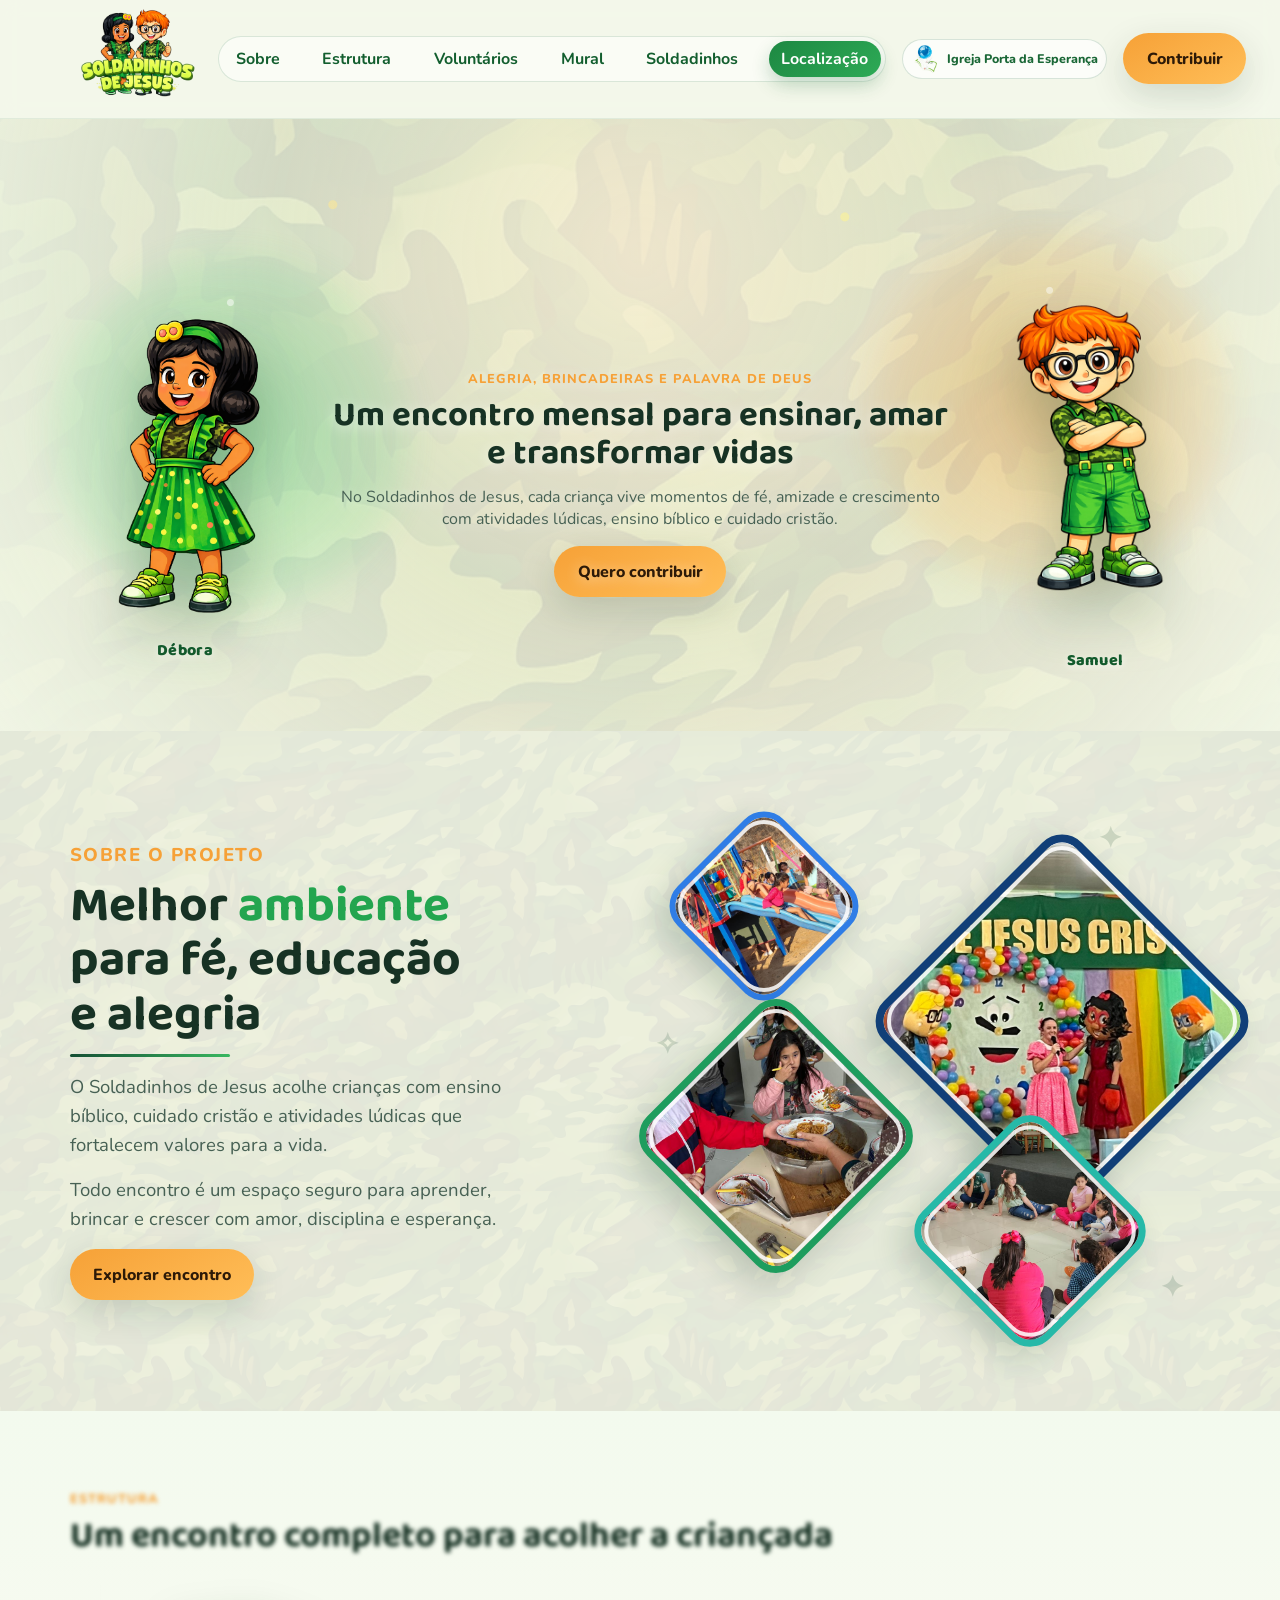
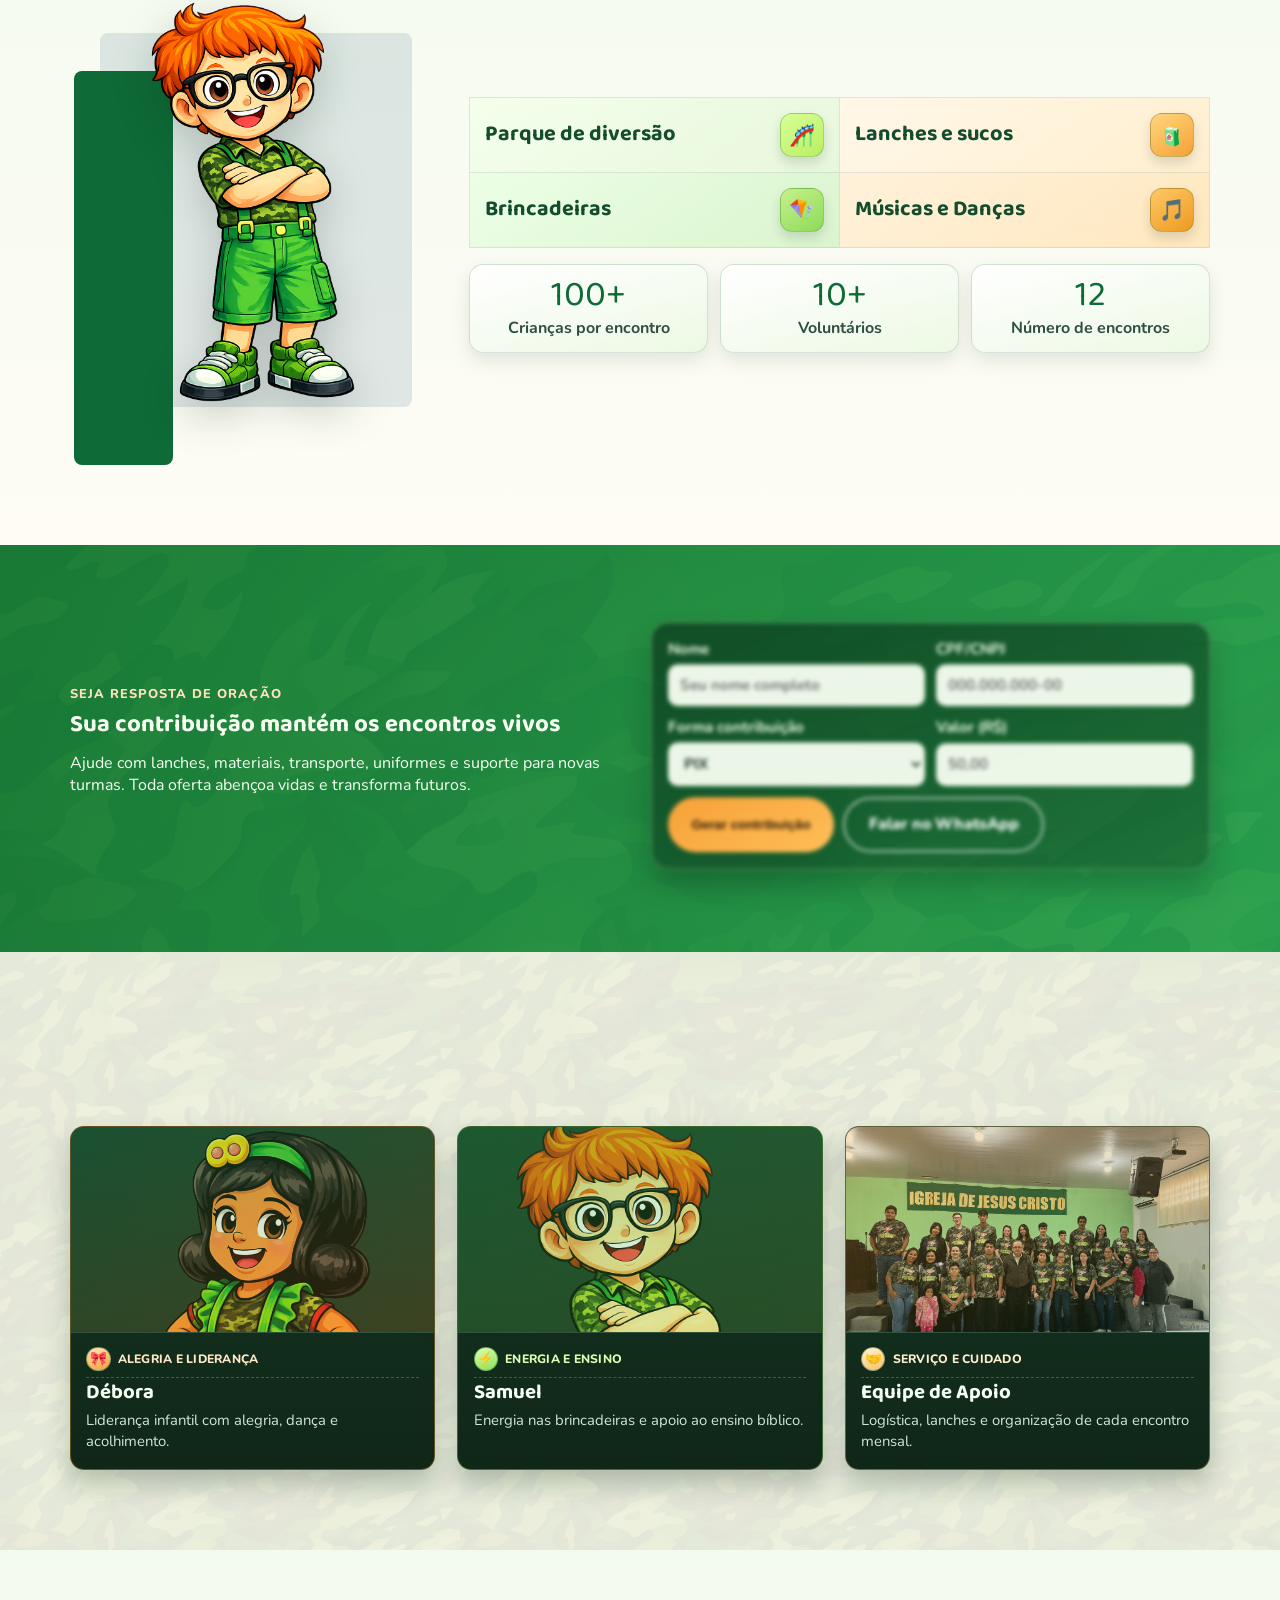
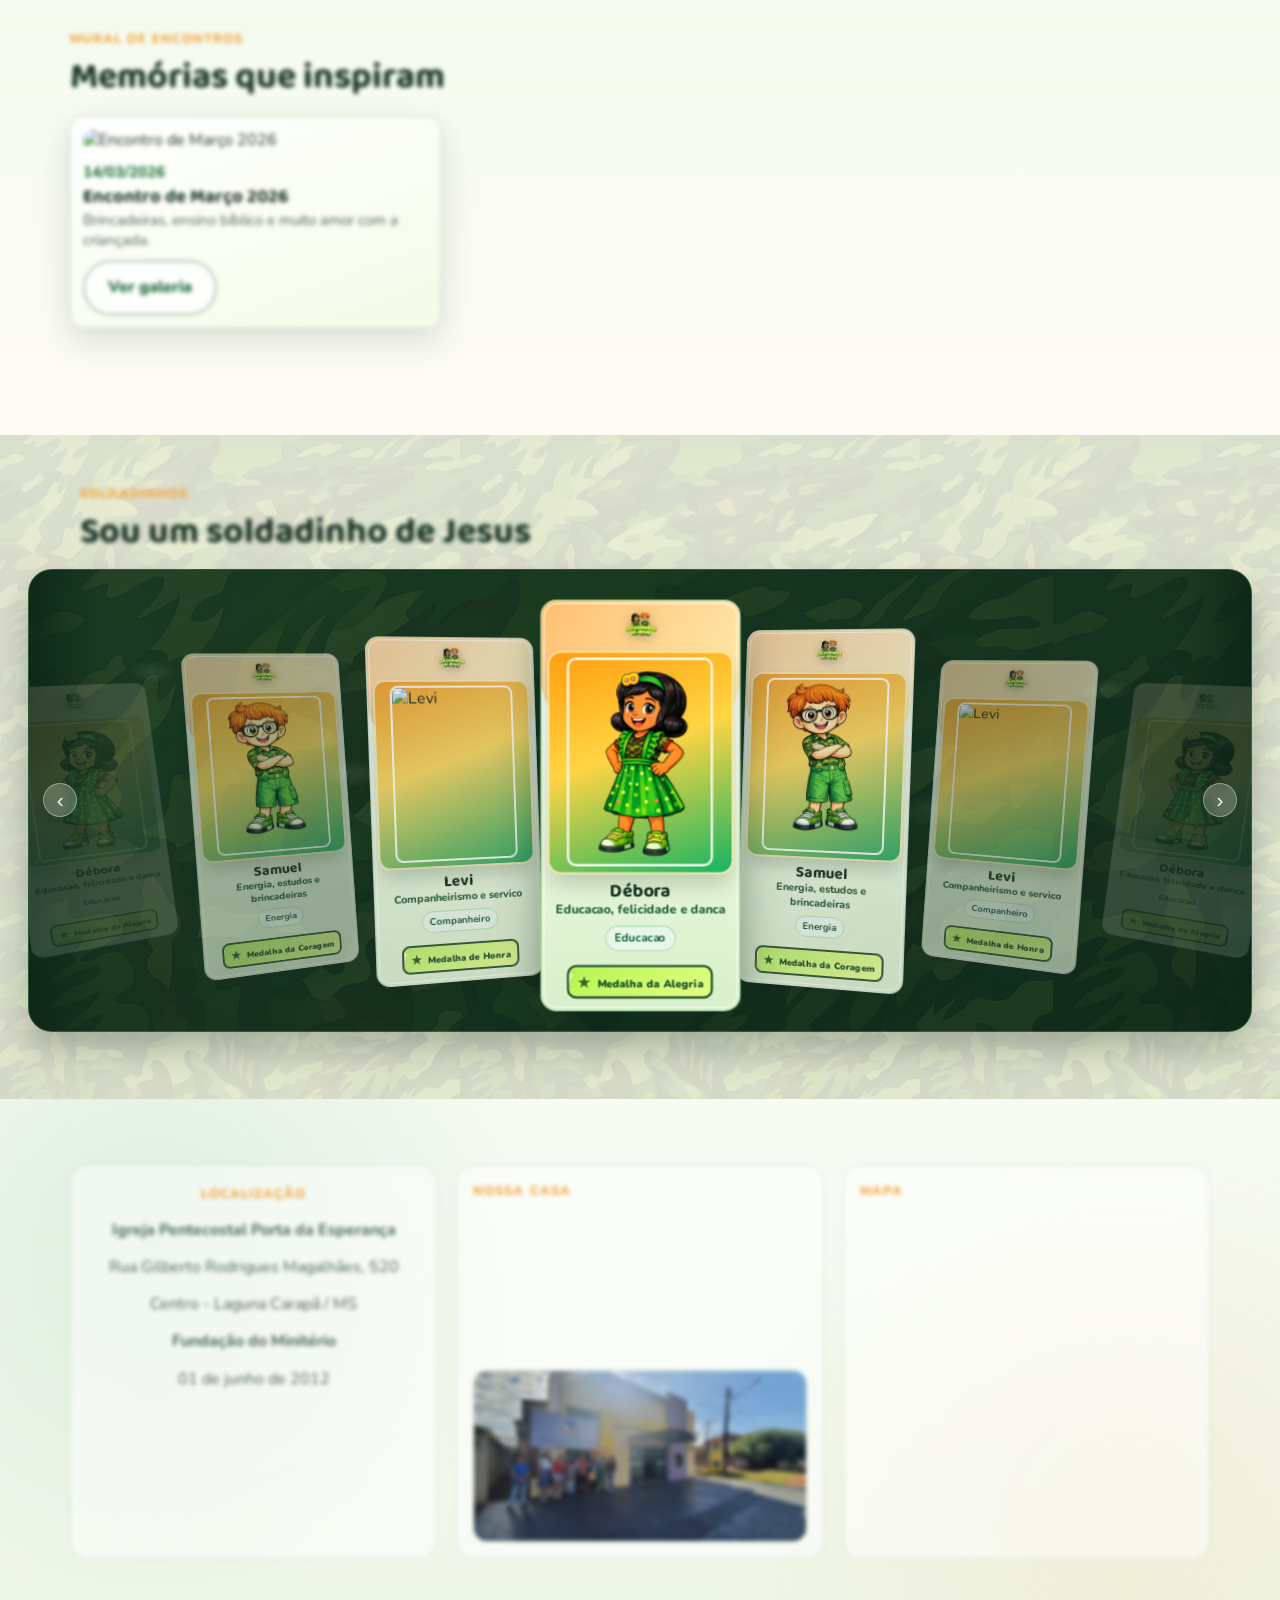
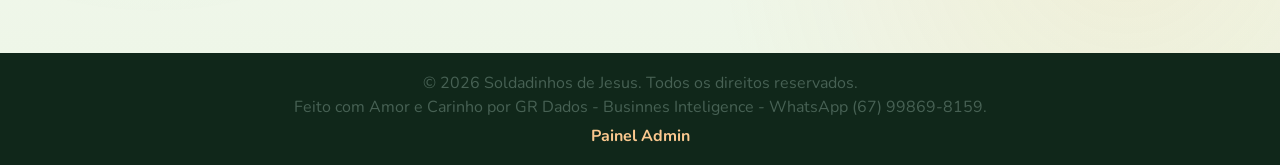
==== commit 63b84ae2: "Refresh location details and adjust section and hero styling" ====
--- a/index.html
+++ b/index.html
@@ -472,18 +472,12 @@
         <div class="container location location-three">
           <div class="location-info">
             <p class="eyebrow">Localização</p>
-            <h2>Encontros mensais na igreja</h2>
             <p><strong>Igreja Pentecostal Porta da Esperança</strong></p>
-            <p>Laguna Carapã/MS</p>
-            <p>Um encontro por mês aos sábados as 14h</p>
-            <a
-              href="https://www.google.com/maps/place/Igreja+Pentecostal+Porta+da+Esperan%C3%A7a/@-22.5552159,-55.1477672,127m/data=!3m1!1e3!4m6!3m5!1s0x9489eb57b8fd9975:0xda2abad186b873d4!8m2!3d-22.5551636!4d-55.1476536!16s%2Fg%2F11j8t0db0s?entry=ttu&g_ep=EgoyMDI2MDMyNC4wIKXMDSoASAFQAw%3D%3D"
-              class="btn btn-primary"
-              target="_blank"
-              rel="noopener noreferrer"
-                >Ver no mapa</a
-              >
-            </div>
+            <p>Rua Gilberto Rodrigues Magalhães, 520</p>
+            <p>Centro - Laguna Carapã / MS</p>
+            <p><strong>Fundação do Minitério</strong></p>
+            <p>01 de junho de 2012</p>
+          </div>
             <div class="location-brand-column">
               <p class="eyebrow">Nossa Casa</p>
               <div class="church-logo-block">
--- a/styles.css
+++ b/styles.css
@@ -44,6 +44,17 @@
   width: min(1120px, 92%);
   margin-left: auto;
   margin-right: auto;
+  margin-bottom: 0.8rem;
+}
+
+#soldadinhos.section {
+  padding-top: 2.4rem;
+  padding-bottom: 4.2rem;
+  background: linear-gradient(180deg, #f0f6e7 0%, #ebf3e1 100%);
+}
+
+#soldadinhos.pattern-section::before {
+  opacity: 0.12;
 }
 section[id] { scroll-margin-top: 108px; }
 
@@ -272,7 +283,7 @@
   position: relative;
   overflow: hidden;
   padding: 0;
-  min-height: clamp(480px, calc(74vh - 72px), 640px);
+  min-height: clamp(560px, calc(80vh - 72px), 760px);
 }
 
 .hero::after {
@@ -341,7 +352,7 @@
   position: relative;
   z-index: 2;
   overflow: hidden;
-  height: clamp(450px, calc(70vh - 72px), 600px);
+  height: clamp(520px, calc(76vh - 72px), 700px);
 }
 
 .hero-track {
@@ -925,7 +936,7 @@
   height: 82%;
   left: 1%;
   bottom: 0;
-  background: #103a65;
+  background: #0e6a36;
 }
 
 .estrutura-visual img {
@@ -1449,7 +1460,8 @@
   background:
     linear-gradient(145deg, rgba(22, 56, 35, 0.88), rgba(13, 43, 28, 0.9)),
     url("assets/fundo-camuflado.png");
-  padding: 1rem 1.2rem 0.65rem;
+  min-height: 460px;
+  padding: 1.75rem 1.2rem 1.55rem;
   border: 1px solid rgba(136, 192, 132, 0.24);
   box-shadow: 0 18px 32px rgba(9, 30, 19, 0.25);
 }
@@ -1461,7 +1473,7 @@
   align-items: center;
   justify-content: center;
   gap: 0.65rem;
-  padding: 0.25rem 0.2rem 0.05rem;
+  padding: 0.9rem 0.2rem 0.95rem;
   perspective: 1200px;
   transform-style: preserve-3d;
 }
@@ -1806,6 +1818,18 @@
   border-radius: 18px;
   padding: 1rem;
   backdrop-filter: blur(2px);
+}
+
+.location-info {
+  text-align: center;
+}
+
+.location-info .eyebrow {
+  margin-bottom: 1rem;
+}
+
+.location-info p {
+  margin: 0 0 0.95rem;
 }
 
 .location-brand-column {
@@ -2354,7 +2378,8 @@
   }
 
   .soldier-slider-window {
-    padding: 1.55rem 0.7rem 0.7rem;
+    min-height: auto;
+    padding: 1.4rem 0.7rem 1rem;
   }
 
   .soldier-card {
@@ -2420,7 +2445,7 @@
   }
 
   .hero-stage {
-    min-height: 720px;
+    min-height: 760px;
     align-items: center;
   }
 
@@ -2439,7 +2464,7 @@
 
 @media (min-width: 1280px) and (max-width: 1500px) and (max-height: 950px) {
   .hero-stage {
-    min-height: 700px;
+    min-height: 740px;
   }
 
   .hero-character img {
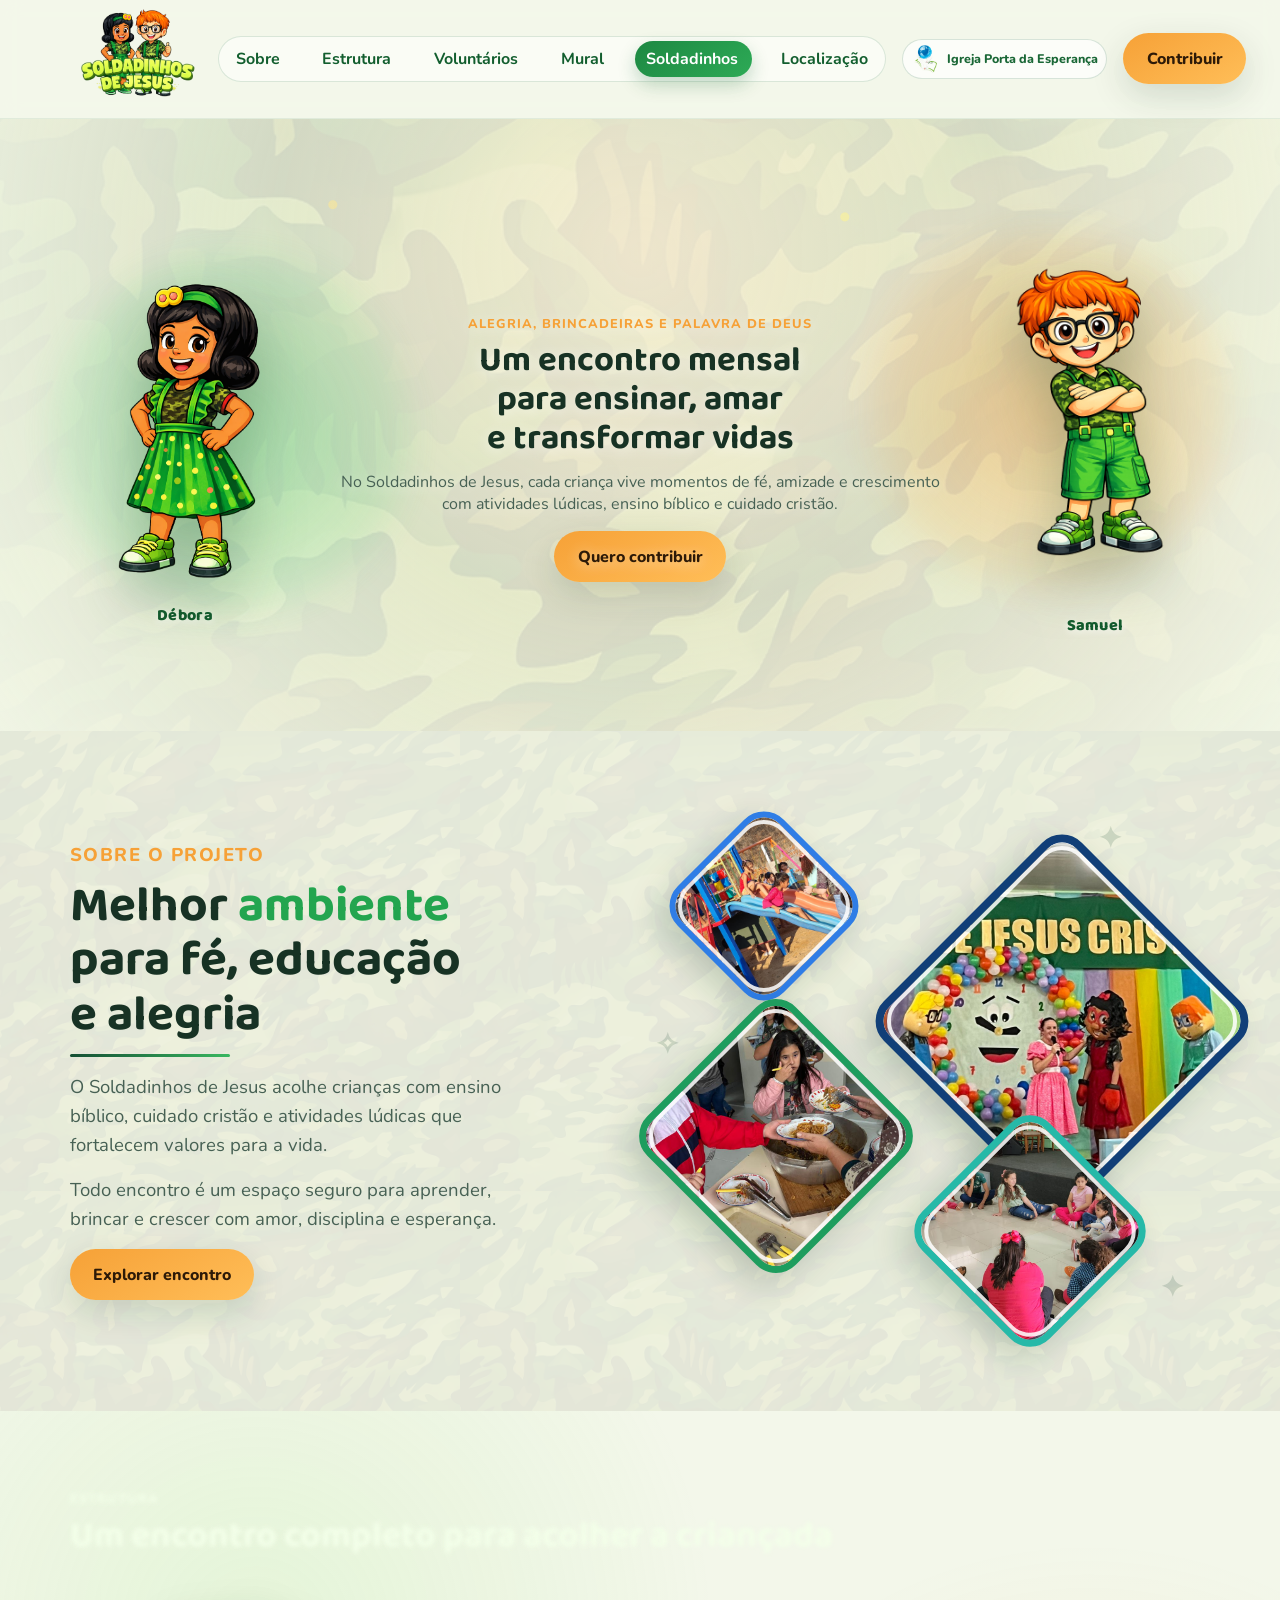
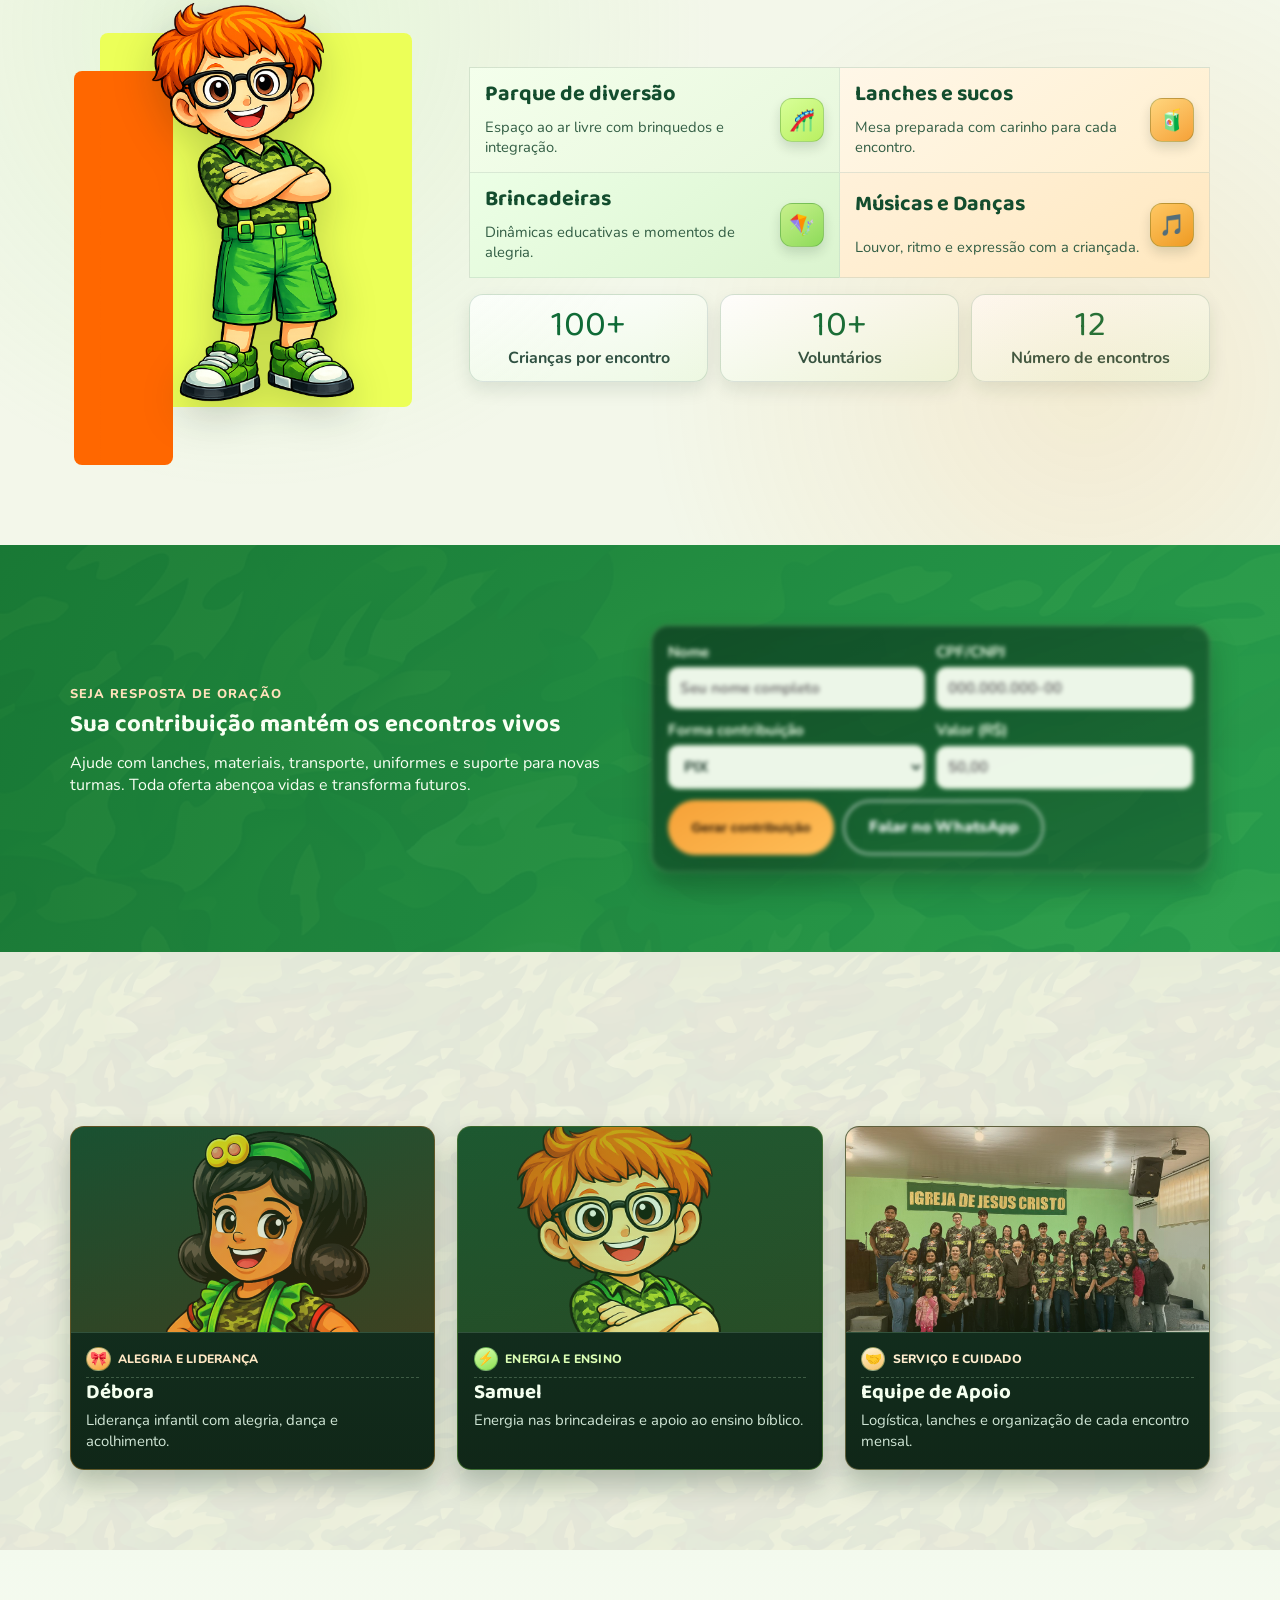
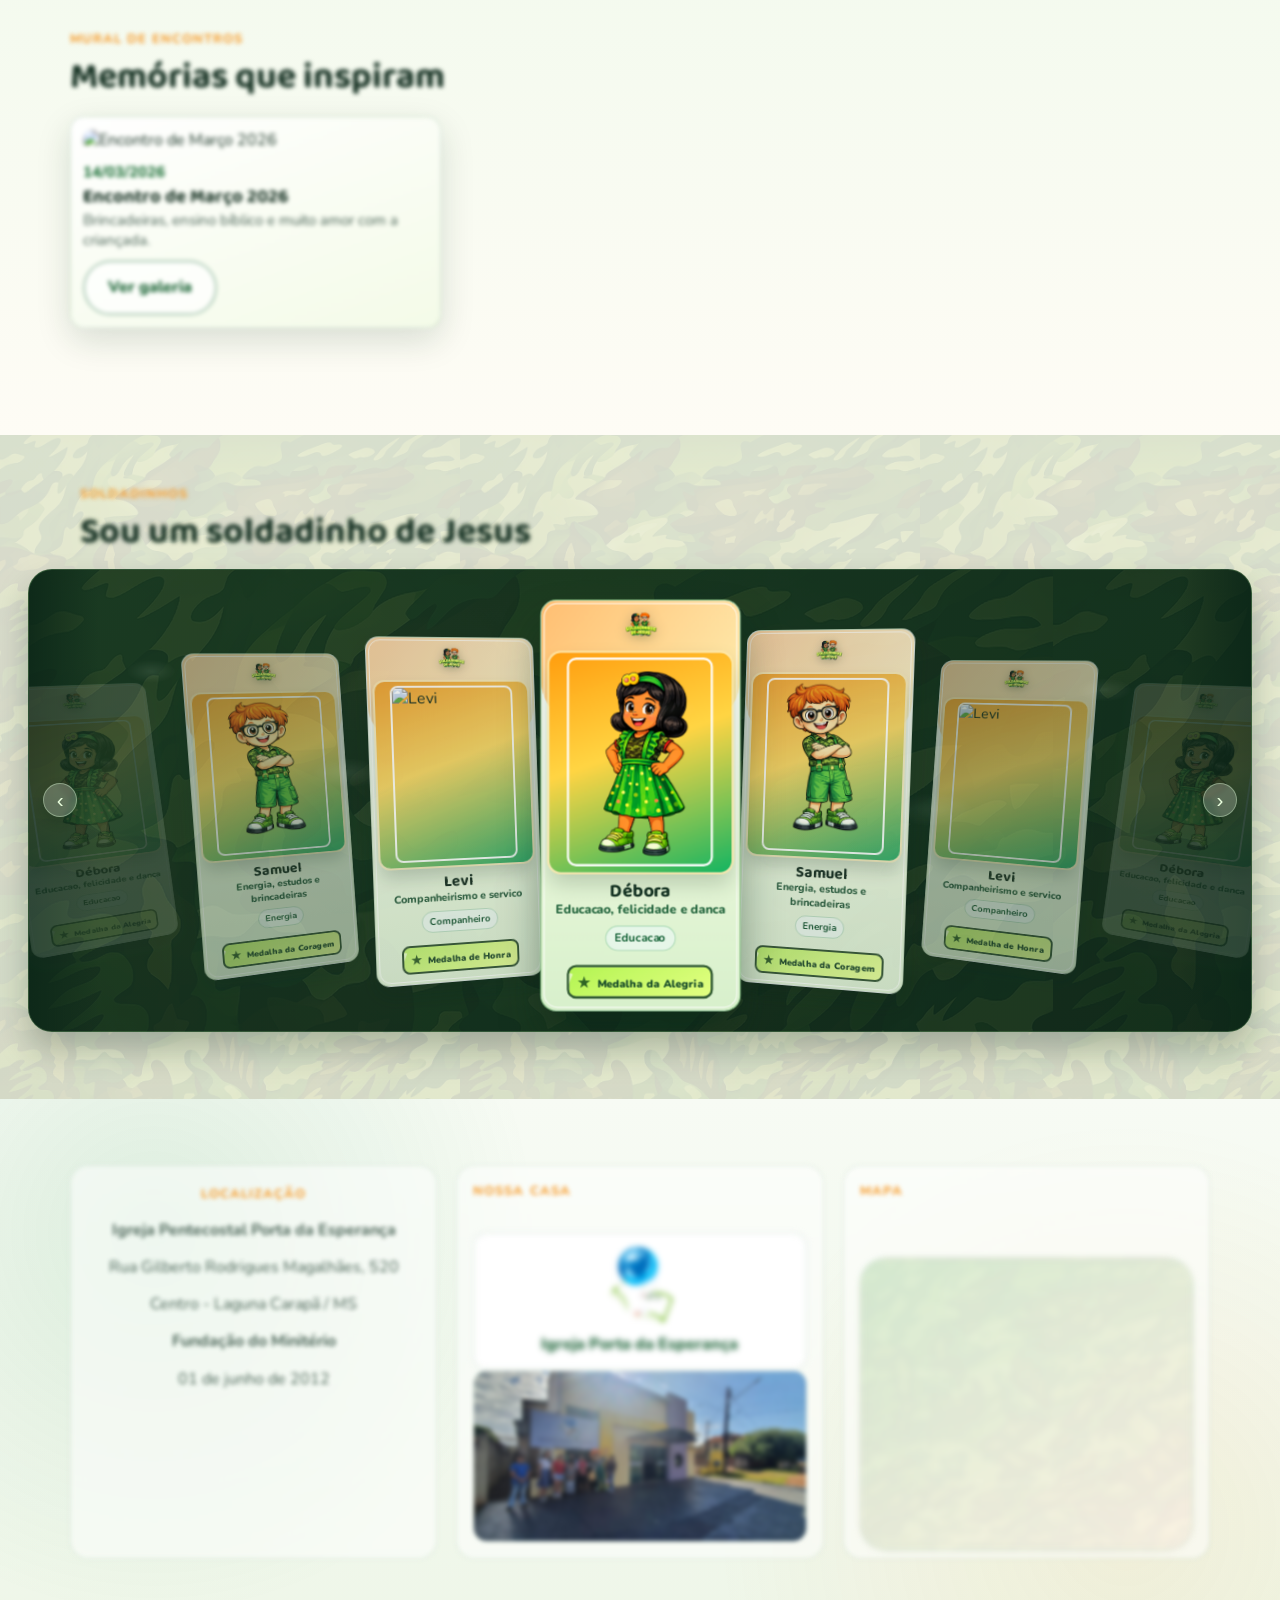
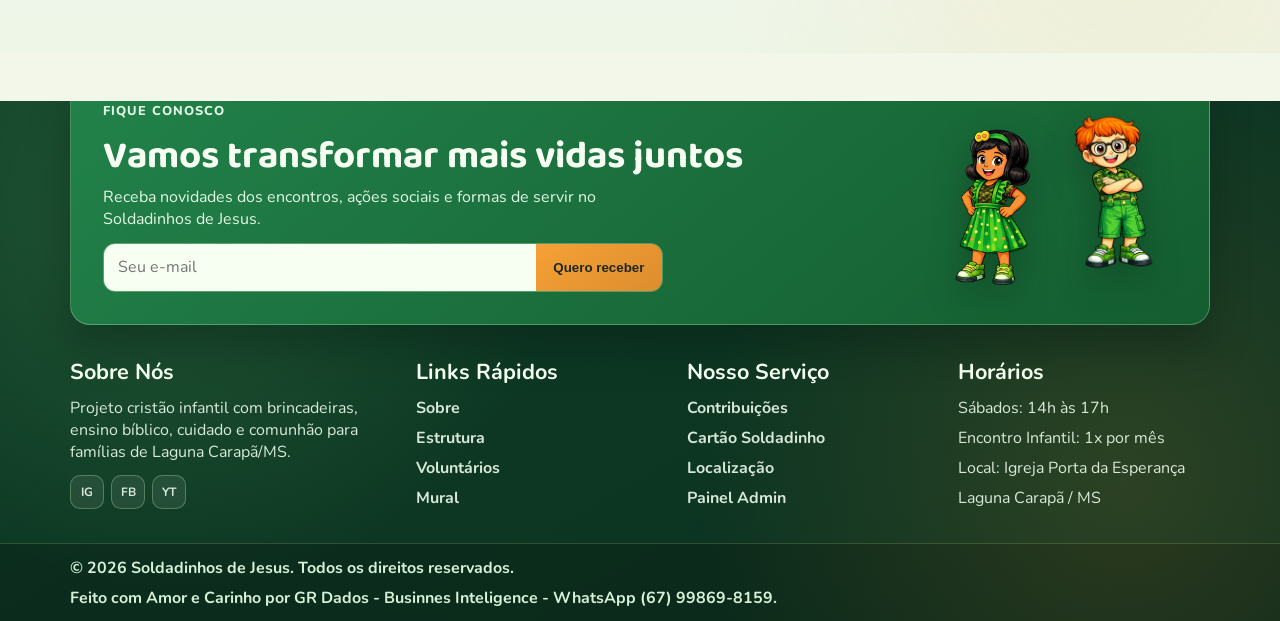
==== commit 9f78730e: "Revamp estrutura cards and add premium footer section" ====
--- a/index.html
+++ b/index.html
@@ -214,18 +214,22 @@
               <div class="estrutura-grid">
                 <article class="estrutura-item estrutura-item-park">
                   <h3>Parque de diversão</h3>
+                  <p>Espaço ao ar livre com brinquedos e integração.</p>
                   <span class="estrutura-item-figure" aria-hidden="true">🎢</span>
                 </article>
                 <article class="estrutura-item estrutura-item-snacks">
                   <h3>Lanches e sucos</h3>
+                  <p>Mesa preparada com carinho para cada encontro.</p>
                   <span class="estrutura-item-figure" aria-hidden="true">🧃</span>
                 </article>
                 <article class="estrutura-item estrutura-item-games">
                   <h3>Brincadeiras</h3>
+                  <p>Dinâmicas educativas e momentos de alegria.</p>
                   <span class="estrutura-item-figure" aria-hidden="true">🪁</span>
                 </article>
                 <article class="estrutura-item estrutura-item-music">
                   <h3>Músicas e Danças</h3>
+                  <p>Louvor, ritmo e expressão com a criançada.</p>
                   <span class="estrutura-item-figure" aria-hidden="true">🎵</span>
                 </article>
               </div>
@@ -522,9 +526,67 @@
       ↑ Topo
     </button>
 
-    <footer class="footer">
-      <div class="container footer-wrap">
-        <div class="footer-copy">
+    <footer class="footer footer-premium">
+      <div class="container footer-cta-card">
+        <div class="footer-cta-copy">
+          <p class="eyebrow">Fique Conosco</p>
+          <h3>Vamos transformar mais vidas juntos</h3>
+          <p>
+            Receba novidades dos encontros, ações sociais e formas de servir no
+            Soldadinhos de Jesus.
+          </p>
+          <form class="footer-newsletter" onsubmit="event.preventDefault();">
+            <input type="email" placeholder="Seu e-mail" aria-label="Seu e-mail" />
+            <button type="submit">Quero receber</button>
+          </form>
+        </div>
+        <div class="footer-cta-visual" aria-hidden="true">
+          <img src="assets/ester.png" alt="" />
+          <img src="assets/samuel.png" alt="" />
+        </div>
+      </div>
+
+      <div class="container footer-main">
+        <section class="footer-col">
+          <h4>Sobre Nós</h4>
+          <p>
+            Projeto cristão infantil com brincadeiras, ensino bíblico, cuidado
+            e comunhão para famílias de Laguna Carapã/MS.
+          </p>
+          <div class="footer-social">
+            <a href="#" aria-label="Instagram">IG</a>
+            <a href="#" aria-label="Facebook">FB</a>
+            <a href="#" aria-label="YouTube">YT</a>
+          </div>
+        </section>
+
+        <section class="footer-col">
+          <h4>Links Rápidos</h4>
+          <a href="#sobre">Sobre</a>
+          <a href="#estrutura">Estrutura</a>
+          <a href="#voluntarios">Voluntários</a>
+          <a href="#encontros">Mural</a>
+        </section>
+
+        <section class="footer-col">
+          <h4>Nosso Serviço</h4>
+          <a href="#contribuir">Contribuições</a>
+          <a href="#soldadinhos">Cartão Soldadinho</a>
+          <a href="#localizacao">Localização</a>
+          <a href="login.html">Painel Admin</a>
+        </section>
+
+        <section class="footer-col">
+          <h4>Horários</h4>
+          <p>Sábados: 14h às 17h</p>
+          <p>Encontro Infantil: 1x por mês</p>
+          <p>Local: Igreja Porta da Esperança</p>
+          <p>Laguna Carapã / MS</p>
+        </section>
+      </div>
+
+      <div class="footer-bottom">
+        <div class="container footer-bottom-wrap">
           <p>
             © <span id="currentYear"></span> Soldadinhos de Jesus. Todos os
             direitos reservados.
@@ -534,9 +596,6 @@
             WhatsApp (67) 99869-8159.
           </p>
         </div>
-        <div class="footer-links">
-          <a href="login.html">Painel Admin</a>
-        </div>
       </div>
     </footer>
 
--- a/styles.css
+++ b/styles.css
@@ -73,6 +73,30 @@
   background: linear-gradient(180deg, #f3faee, #fefcf5);
 }
 
+#estrutura.section-soft {
+  background:
+    linear-gradient(120deg, rgba(8, 76, 36, 0.74), rgba(16, 104, 51, 0.66)),
+    url("assets/estrutura-parallax.jpg");
+  background-size: cover;
+  background-position: center center;
+  background-attachment: fixed;
+}
+
+#estrutura.section-soft::before {
+  content: "";
+  position: absolute;
+  inset: 0;
+  background:
+    radial-gradient(circle at 20% 30%, rgba(166, 236, 137, 0.18), transparent 40%),
+    radial-gradient(circle at 85% 78%, rgba(246, 161, 55, 0.13), transparent 36%);
+  pointer-events: none;
+}
+
+#estrutura .section-head h2,
+#estrutura .section-head .eyebrow {
+  color: #f3ffe9;
+}
+
 .section-highlight {
   background:
     linear-gradient(115deg, rgba(23, 124, 55, 0.94), rgba(39, 162, 80, 0.94)),
@@ -403,7 +427,7 @@
   position: relative;
   z-index: 3;
   display: grid;
-  grid-template-columns: minmax(230px, 1fr) minmax(520px, 680px) minmax(230px, 1fr);
+  grid-template-columns: minmax(230px, 1fr) minmax(560px, 760px) minmax(230px, 1fr);
   align-items: center;
   gap: 0.5rem;
   height: 100%;
@@ -464,7 +488,7 @@
 .hero-content {
   text-align: center;
   padding: 1rem 1.1rem;
-  max-width: 680px;
+  max-width: 760px;
   margin: 0 auto;
   margin-top: -8px;
   text-shadow: 0 2px 14px rgba(255, 255, 255, 0.62);
@@ -477,7 +501,13 @@
   transition: opacity 0.75s ease, transform 0.75s ease;
 }
 
-.hero h1 { font-size: clamp(2.1rem, 4.1vw, 3.6rem); }
+.hero h1 {
+  font-size: clamp(2rem, 3.6vw, 3.35rem);
+  line-height: 1.12;
+  max-width: 18.5ch;
+  margin-inline: auto;
+  text-wrap: balance;
+}
 .hero-sub { margin: 0 auto; max-width: 50ch; }
 
 .hero-actions {
@@ -928,7 +958,7 @@
   height: 78%;
   left: 8%;
   top: 10%;
-  background: rgba(17, 74, 118, 0.12);
+  background: #ecff58;
 }
 
 .estrutura-block-front {
@@ -936,7 +966,7 @@
   height: 82%;
   left: 1%;
   bottom: 0;
-  background: #0e6a36;
+  background: #ff6700;
 }
 
 .estrutura-visual img {
@@ -966,19 +996,57 @@
   border-right: 1px solid rgba(20, 74, 47, 0.12);
   border-bottom: 1px solid rgba(20, 74, 47, 0.12);
   background: linear-gradient(180deg, #ffffff, #f8fdf2);
-  display: flex;
+  display: grid;
+  grid-template-columns: 1fr auto;
+  grid-template-rows: auto auto;
   align-items: center;
-  justify-content: space-between;
   gap: 0.6rem;
+  position: relative;
+  overflow: hidden;
+  isolation: isolate;
+  transition: transform 0.35s ease, box-shadow 0.35s ease;
+}
+
+.estrutura-item::before {
+  content: "";
+  position: absolute;
+  inset: 0;
+  z-index: -2;
+  opacity: 0;
+  background-size: cover;
+  background-position: center;
+  transform: scale(1.08);
+  transition: opacity 0.45s ease, transform 0.45s ease;
+}
+
+.estrutura-item::after {
+  content: "";
+  position: absolute;
+  inset: 0;
+  z-index: -1;
+  opacity: 0;
+  background: linear-gradient(140deg, rgba(9, 56, 33, 0.86), rgba(18, 107, 54, 0.78));
+  transition: opacity 0.45s ease;
 }
 
 .estrutura-item h3 {
   margin: 0;
   font-size: clamp(1.08rem, 1.7vw, 1.45rem);
   color: #134d2e;
+  transition: color 0.35s ease, transform 0.35s ease;
+}
+
+.estrutura-item p {
+  margin: 0;
+  grid-column: 1 / 2;
+  color: #335e45;
+  font-size: 0.92rem;
+  transition: color 0.35s ease, transform 0.35s ease;
 }
 
 .estrutura-item-figure {
+  grid-column: 2 / 3;
+  grid-row: 1 / 3;
   flex: 0 0 auto;
   width: 44px;
   height: 44px;
@@ -989,12 +1057,17 @@
   font-size: 1.3rem;
   border: 1px solid rgba(18, 94, 46, 0.24);
   box-shadow: 0 6px 12px rgba(9, 37, 21, 0.14);
+  transition: transform 0.35s ease, box-shadow 0.35s ease, background 0.35s ease;
 }
 
 .estrutura-item-park {
   background: linear-gradient(145deg, #f4ffec, #e7f7dc);
 }
 
+.estrutura-item-park::before {
+  background-image: url("assets/estrutura-1.jpeg");
+}
+
 .estrutura-item-park .estrutura-item-figure {
   background: linear-gradient(145deg, #d8ff98, #b9ef61);
 }
@@ -1003,6 +1076,10 @@
   background: linear-gradient(145deg, #ecffe6, #dbf4cf);
 }
 
+.estrutura-item-games::before {
+  background-image: url("assets/estrutura-2.jpeg");
+}
+
 .estrutura-item-games .estrutura-item-figure {
   background: linear-gradient(145deg, #c8f08c, #8ddb59);
 }
@@ -1011,6 +1088,10 @@
   background: linear-gradient(145deg, #fff7e8, #ffefcf);
 }
 
+.estrutura-item-snacks::before {
+  background-image: url("assets/estrutura-3.jpeg");
+}
+
 .estrutura-item-snacks .estrutura-item-figure {
   background: linear-gradient(145deg, #ffd67e, #f6a137);
 }
@@ -1019,8 +1100,44 @@
   background: linear-gradient(145deg, #fff1da, #ffe8bf);
 }
 
+.estrutura-item-music::before {
+  background-image: url("assets/estrutura-4.jpeg");
+}
+
 .estrutura-item-music .estrutura-item-figure {
   background: linear-gradient(145deg, #ffc864, #ee9a22);
+}
+
+.estrutura-item:hover,
+.estrutura-item:focus-within {
+  transform: translateY(-4px);
+  box-shadow: 0 14px 24px rgba(8, 31, 17, 0.25);
+}
+
+.estrutura-item:hover::before,
+.estrutura-item:focus-within::before {
+  opacity: 1;
+  transform: scale(1);
+}
+
+.estrutura-item:hover::after,
+.estrutura-item:focus-within::after {
+  opacity: 1;
+}
+
+.estrutura-item:hover h3,
+.estrutura-item:focus-within h3,
+.estrutura-item:hover p,
+.estrutura-item:focus-within p {
+  color: #f3ffee;
+  transform: translateY(-1px);
+}
+
+.estrutura-item:hover .estrutura-item-figure,
+.estrutura-item:focus-within .estrutura-item-figure {
+  background: linear-gradient(145deg, #ffef9f, #b9ef61);
+  box-shadow: 0 8px 18px rgba(6, 26, 14, 0.3);
+  transform: scale(1.06);
 }
 
 .estrutura-metrics {
@@ -1145,6 +1262,8 @@
   display: grid;
   align-content: center;
   min-height: 100%;
+  opacity: 0;
+  transform: scale(0.92) translateY(10px);
 }
 
 .donation-panel {
@@ -1154,6 +1273,8 @@
   padding: 1rem;
   box-shadow: 0 14px 28px rgba(8, 32, 18, 0.28);
   align-self: center;
+  opacity: 0;
+  transform: translateX(58px);
 }
 
 .donation-form {
@@ -1907,31 +2028,158 @@
 }
 
 .footer {
-  background: #10271a;
+  position: relative;
+  margin-top: 3rem;
+  padding-top: 0;
   color: #eaf8eb;
-  padding: 1.1rem 0;
-}
-
-.footer-wrap {
+  background:
+    linear-gradient(150deg, #0f3f28 0%, #0b2f1f 100%),
+    url("assets/fundo-camuflado.png");
+  background-size: cover;
+  overflow: hidden;
+}
+
+.footer::before {
+  content: "";
+  position: absolute;
+  inset: 0;
+  background:
+    radial-gradient(circle at 14% 22%, rgba(156, 245, 134, 0.14), transparent 32%),
+    radial-gradient(circle at 88% 74%, rgba(246, 161, 55, 0.14), transparent 36%);
+  pointer-events: none;
+}
+
+.footer-premium .container {
+  position: relative;
+  z-index: 1;
+}
+
+.footer-cta-card {
+  margin-top: -2.2rem;
+  margin-bottom: 2rem;
+  border-radius: 20px;
+  padding: clamp(1rem, 2.6vw, 2rem);
+  background: linear-gradient(140deg, #22824a, #145d30);
+  border: 1px solid rgba(207, 248, 190, 0.28);
+  box-shadow: 0 24px 38px rgba(7, 26, 16, 0.35);
+  display: grid;
+  grid-template-columns: minmax(320px, 1fr) minmax(220px, 340px);
+  gap: 1rem;
+  align-items: end;
+}
+
+.footer-cta-copy h3 {
+  margin: 0.2rem 0 0.5rem;
+  font-size: clamp(1.7rem, 3vw, 2.6rem);
+  color: #f6fff2;
+}
+
+.footer-cta-copy p {
+  color: #e4f9e5;
+  max-width: 52ch;
+  margin-bottom: 0.8rem;
+}
+
+.footer-newsletter {
+  display: grid;
+  grid-template-columns: minmax(220px, 1fr) auto;
+  gap: 0;
+  width: min(560px, 100%);
+  border-radius: 12px;
+  overflow: hidden;
+  border: 1px solid rgba(202, 241, 184, 0.35);
+}
+
+.footer-newsletter input {
+  border: 0;
+  padding: 0.78rem 0.9rem;
+  font: inherit;
+  color: #17472c;
+  background: #f7fff3;
+}
+
+.footer-newsletter button {
+  border: 0;
+  background: linear-gradient(145deg, #f6a137, #dc8d2d);
+  color: #1f281f;
+  font-weight: 900;
+  padding: 0 1.1rem;
+  cursor: pointer;
+}
+
+.footer-cta-visual {
   display: flex;
-  flex-direction: column;
+  align-items: flex-end;
+  justify-content: flex-end;
+  gap: 0.25rem;
+}
+
+.footer-cta-visual img {
+  width: clamp(96px, 9.5vw, 150px);
+  height: auto;
+  object-fit: contain;
+  filter: drop-shadow(0 12px 16px rgba(6, 30, 17, 0.32));
+}
+
+.footer-main {
+  display: grid;
+  grid-template-columns: 1.3fr 1fr 1fr 1fr;
+  gap: 1.2rem;
+  padding-bottom: 1.6rem;
+}
+
+.footer-col h4 {
+  margin: 0 0 0.65rem;
+  color: #f4ffef;
+  font-size: 1.35rem;
+}
+
+.footer-col p,
+.footer-col a {
+  margin: 0 0 0.5rem;
+  color: rgba(232, 247, 232, 0.92);
+}
+
+.footer-col a {
+  display: block;
+  font-weight: 700;
+}
+
+.footer-social {
+  display: flex;
+  gap: 0.45rem;
+  margin-top: 0.75rem;
+}
+
+.footer-social a {
+  width: 34px;
+  height: 34px;
+  border-radius: 10px;
+  display: grid;
+  place-items: center;
+  font-size: 0.75rem;
+  background: rgba(255, 255, 255, 0.08);
+  border: 1px solid rgba(198, 239, 178, 0.3);
+}
+
+.footer-bottom {
+  border-top: 1px solid rgba(178, 224, 161, 0.2);
+  background: rgba(9, 32, 21, 0.46);
+}
+
+.footer-bottom-wrap {
+  padding: 0.8rem 0;
+  display: flex;
+  flex-wrap: wrap;
   align-items: center;
-  justify-content: center;
-  gap: 0.35rem;
-  text-align: center;
-}
-
-.footer-copy p {
-  margin: 0.1rem 0;
-}
-
-.footer a { color: #fbc88f; font-weight: 700; }
-
-.footer-links {
-  display: flex;
-  gap: 0.9rem;
-  flex-wrap: wrap;
-  justify-content: center;
+  justify-content: space-between;
+  gap: 0.5rem;
+}
+
+.footer-bottom-wrap p {
+  margin: 0;
+  color: #d7f1d8;
+  font-weight: 700;
 }
 
 .back-to-top {
@@ -1975,6 +2223,18 @@
   transform: translateX(4px);
 }
 
+body.loaded .contribute-copy {
+  opacity: 1;
+  transform: scale(1) translateY(0);
+  animation: contributeTextIn 0.9s cubic-bezier(0.22, 1, 0.36, 1);
+}
+
+body.loaded .donation-panel {
+  opacity: 1;
+  transform: translateX(0);
+  animation: contributePanelSlideIn 1s cubic-bezier(0.22, 1, 0.36, 1);
+}
+
 @keyframes floatCharacter {
   0%, 100% { transform: translateY(0); }
   50% { transform: translateY(-11px); }
@@ -2008,6 +2268,28 @@
   }
   50% {
     text-shadow: 0 4px 26px rgba(123, 255, 166, 0.22);
+  }
+}
+
+@keyframes contributeTextIn {
+  0% {
+    opacity: 0;
+    transform: scale(0.92) translateY(10px);
+  }
+  100% {
+    opacity: 1;
+    transform: scale(1) translateY(0);
+  }
+}
+
+@keyframes contributePanelSlideIn {
+  0% {
+    opacity: 0;
+    transform: translateX(58px);
+  }
+  100% {
+    opacity: 1;
+    transform: translateX(0);
   }
 }
 
@@ -2144,12 +2426,15 @@
   .hero-content { order: 1; margin-bottom: 0.45rem; }
 
   .hero-character img {
-    width: min(92vw, 370px);
-    max-height: 52vh;
-  }
-
-  .hero-ester { justify-self: start; }
-  .hero-samuel { justify-self: end; margin-top: -2.1rem; }
+    width: min(78vw, 330px);
+    max-height: 42vh;
+  }
+
+  .hero-ester,
+  .hero-samuel {
+    justify-self: center;
+    margin-top: 0;
+  }
 }
 
 @media (max-width: 1024px) {
@@ -2184,6 +2469,28 @@
 }
 
 @media (max-width: 980px) {
+  #estrutura.section-soft {
+    background-attachment: scroll;
+  }
+
+  .footer-cta-card {
+    grid-template-columns: 1fr;
+    margin-top: -1.2rem;
+  }
+
+  .footer-cta-visual {
+    justify-content: center;
+  }
+
+  .footer-main {
+    grid-template-columns: repeat(2, minmax(0, 1fr));
+  }
+
+  .footer-bottom-wrap {
+    justify-content: center;
+    text-align: center;
+  }
+
   .location,
   .location-three {
     grid-template-columns: 1fr;
@@ -2261,6 +2568,22 @@
 }
 
 @media (max-width: 760px) {
+  .footer-main {
+    grid-template-columns: 1fr;
+  }
+
+  .footer-newsletter {
+    grid-template-columns: 1fr;
+    gap: 0.55rem;
+    border: 0;
+    overflow: visible;
+  }
+
+  .footer-newsletter input,
+  .footer-newsletter button {
+    border-radius: 12px;
+  }
+
   .menu-toggle { display: inline-flex; }
   .nav-cta { display: none; }
   .church-mini-badge { display: none; }
@@ -2445,12 +2768,12 @@
   }
 
   .hero-stage {
-    min-height: 760px;
+    min-height: 690px;
     align-items: center;
   }
 
   .hero-character img {
-    max-height: 520px;
+    max-height: 440px;
   }
 
   .hero h1 {
@@ -2464,11 +2787,11 @@
 
 @media (min-width: 1280px) and (max-width: 1500px) and (max-height: 950px) {
   .hero-stage {
-    min-height: 740px;
+    min-height: 670px;
   }
 
   .hero-character img {
-    max-height: 470px;
+    max-height: 420px;
   }
 
   .hero h1 {
